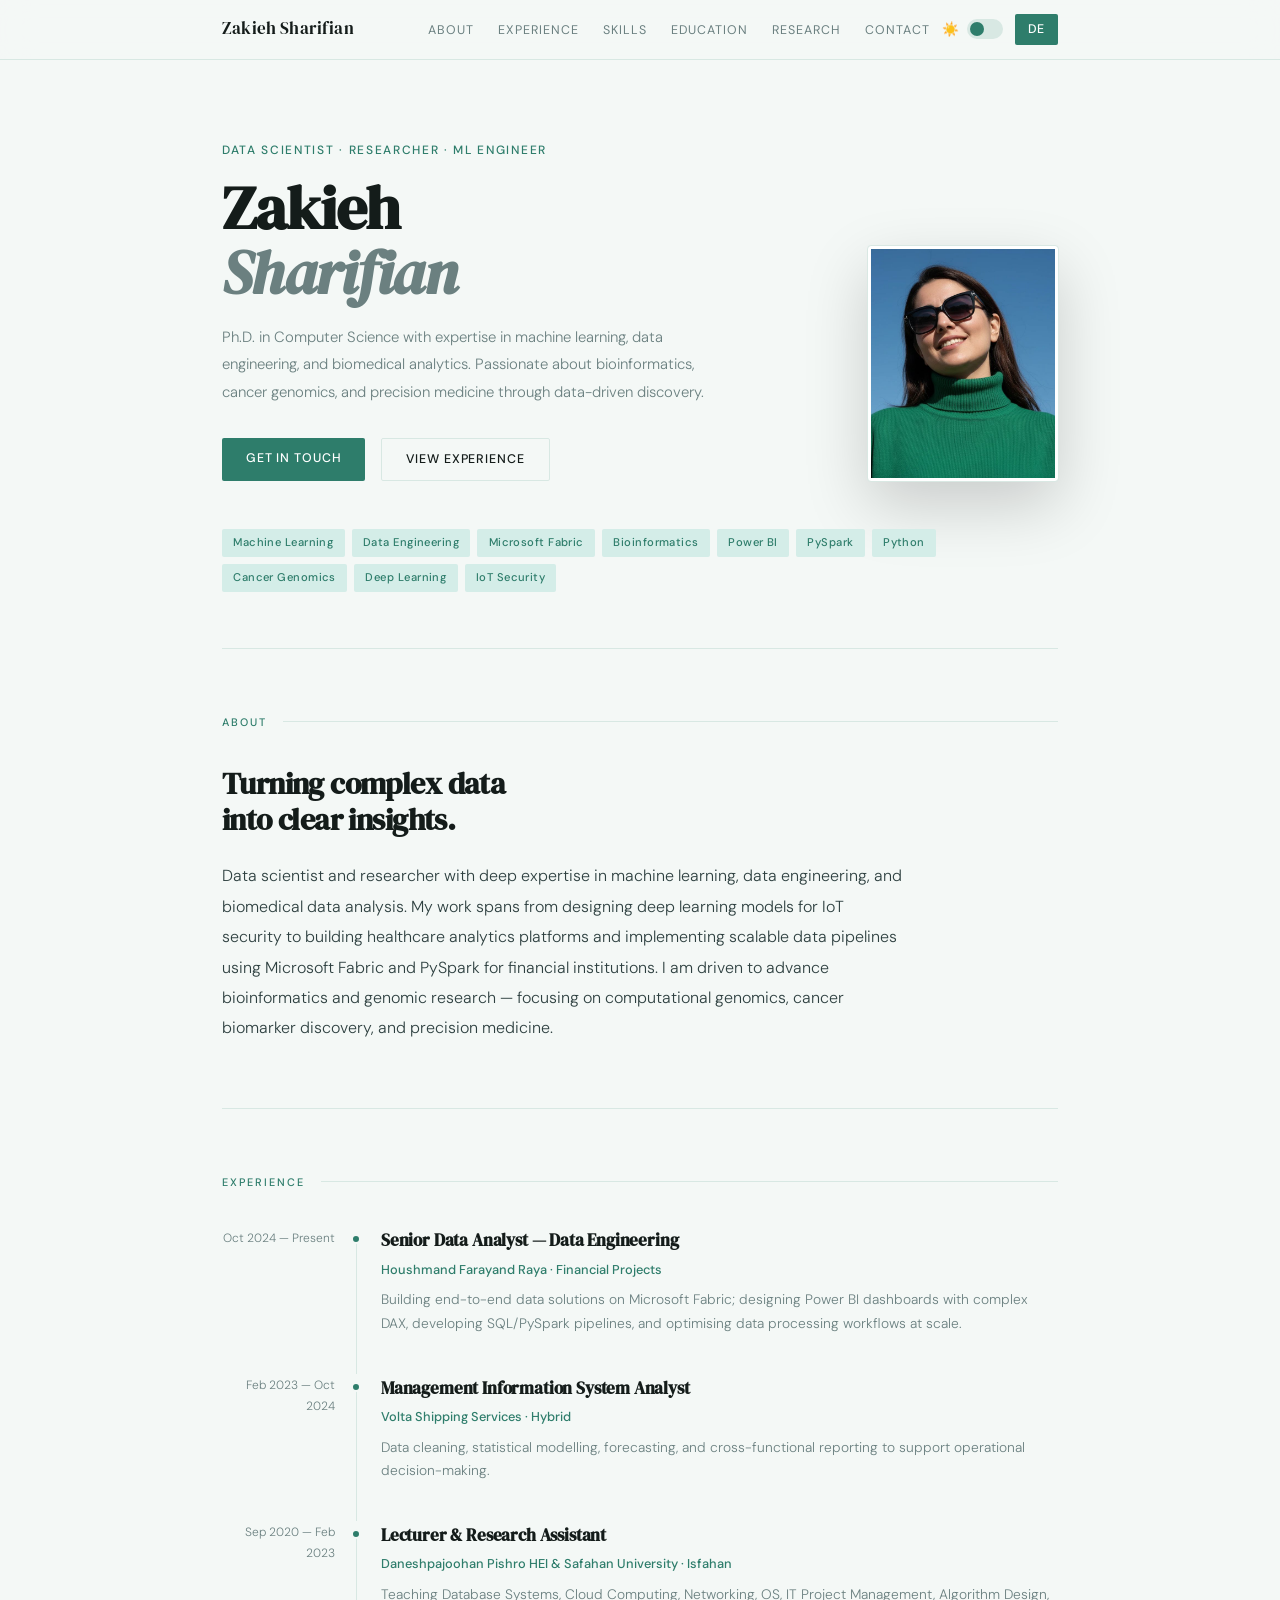
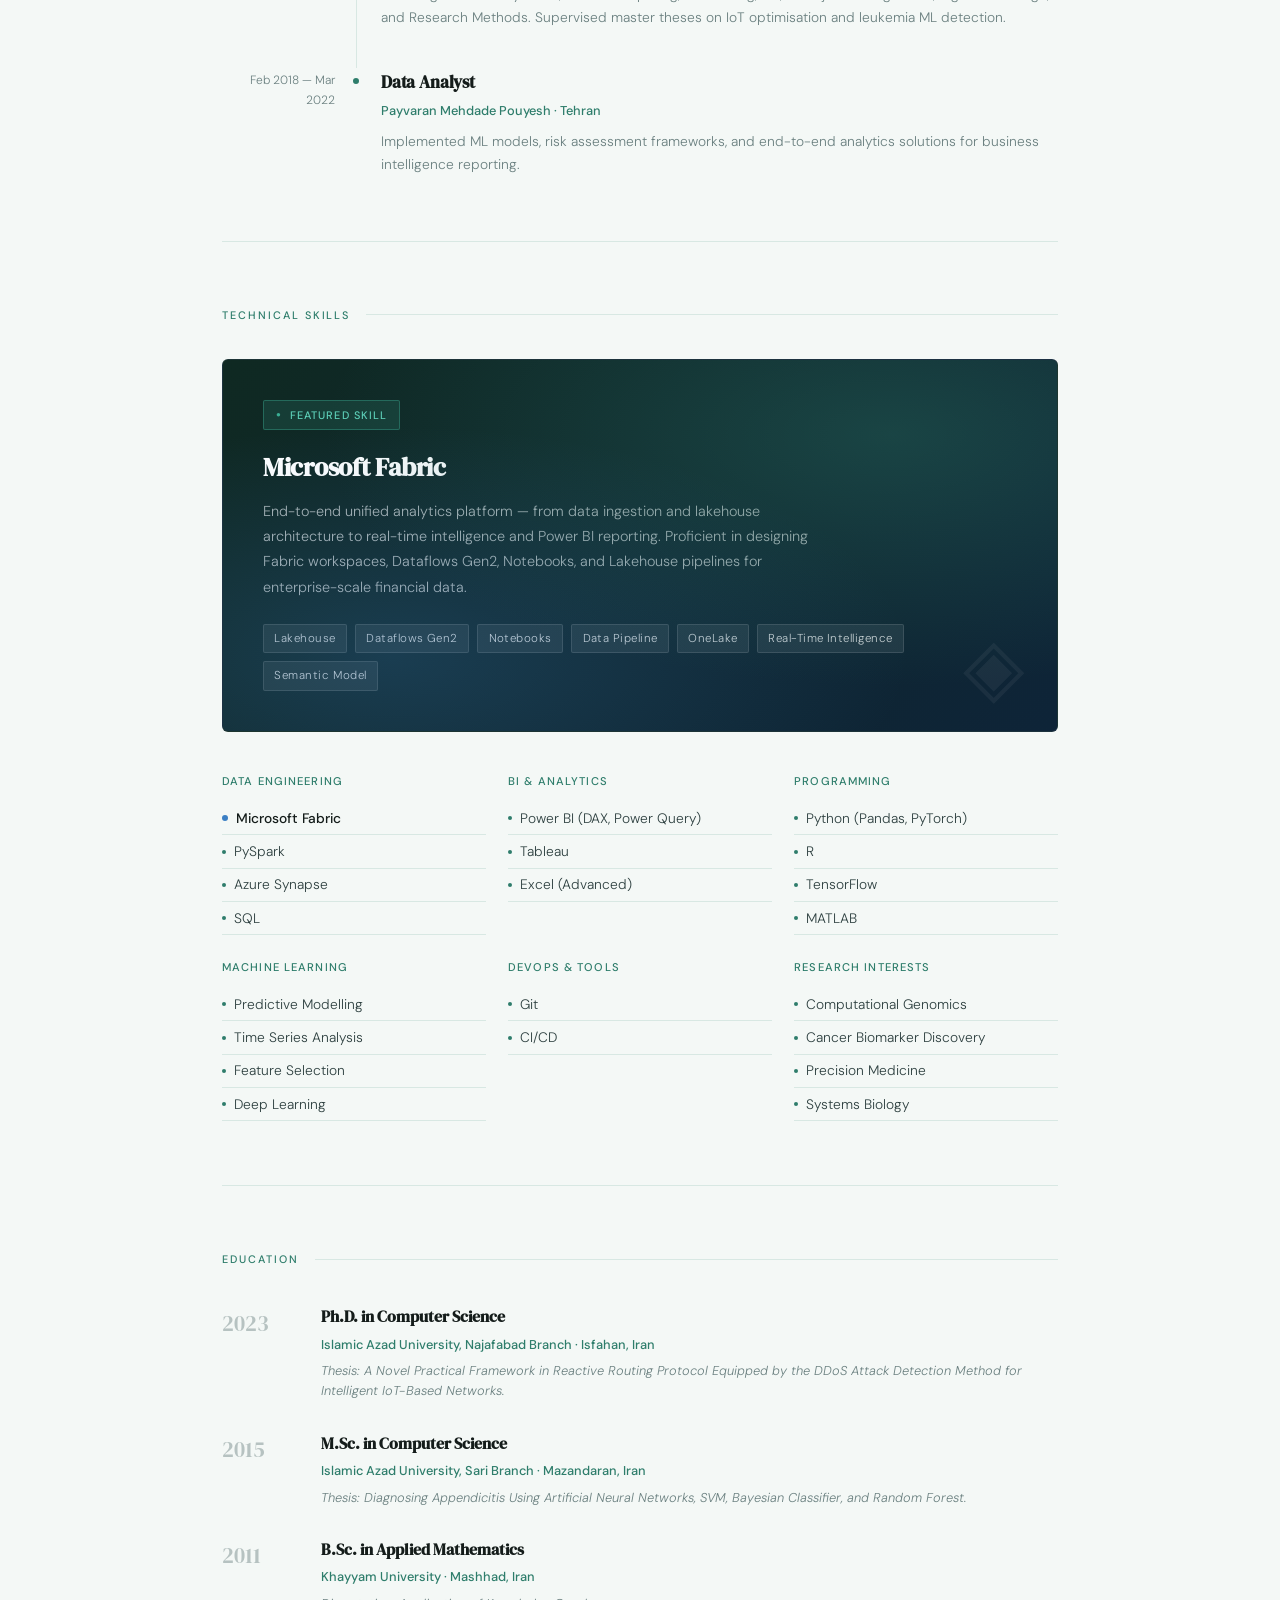
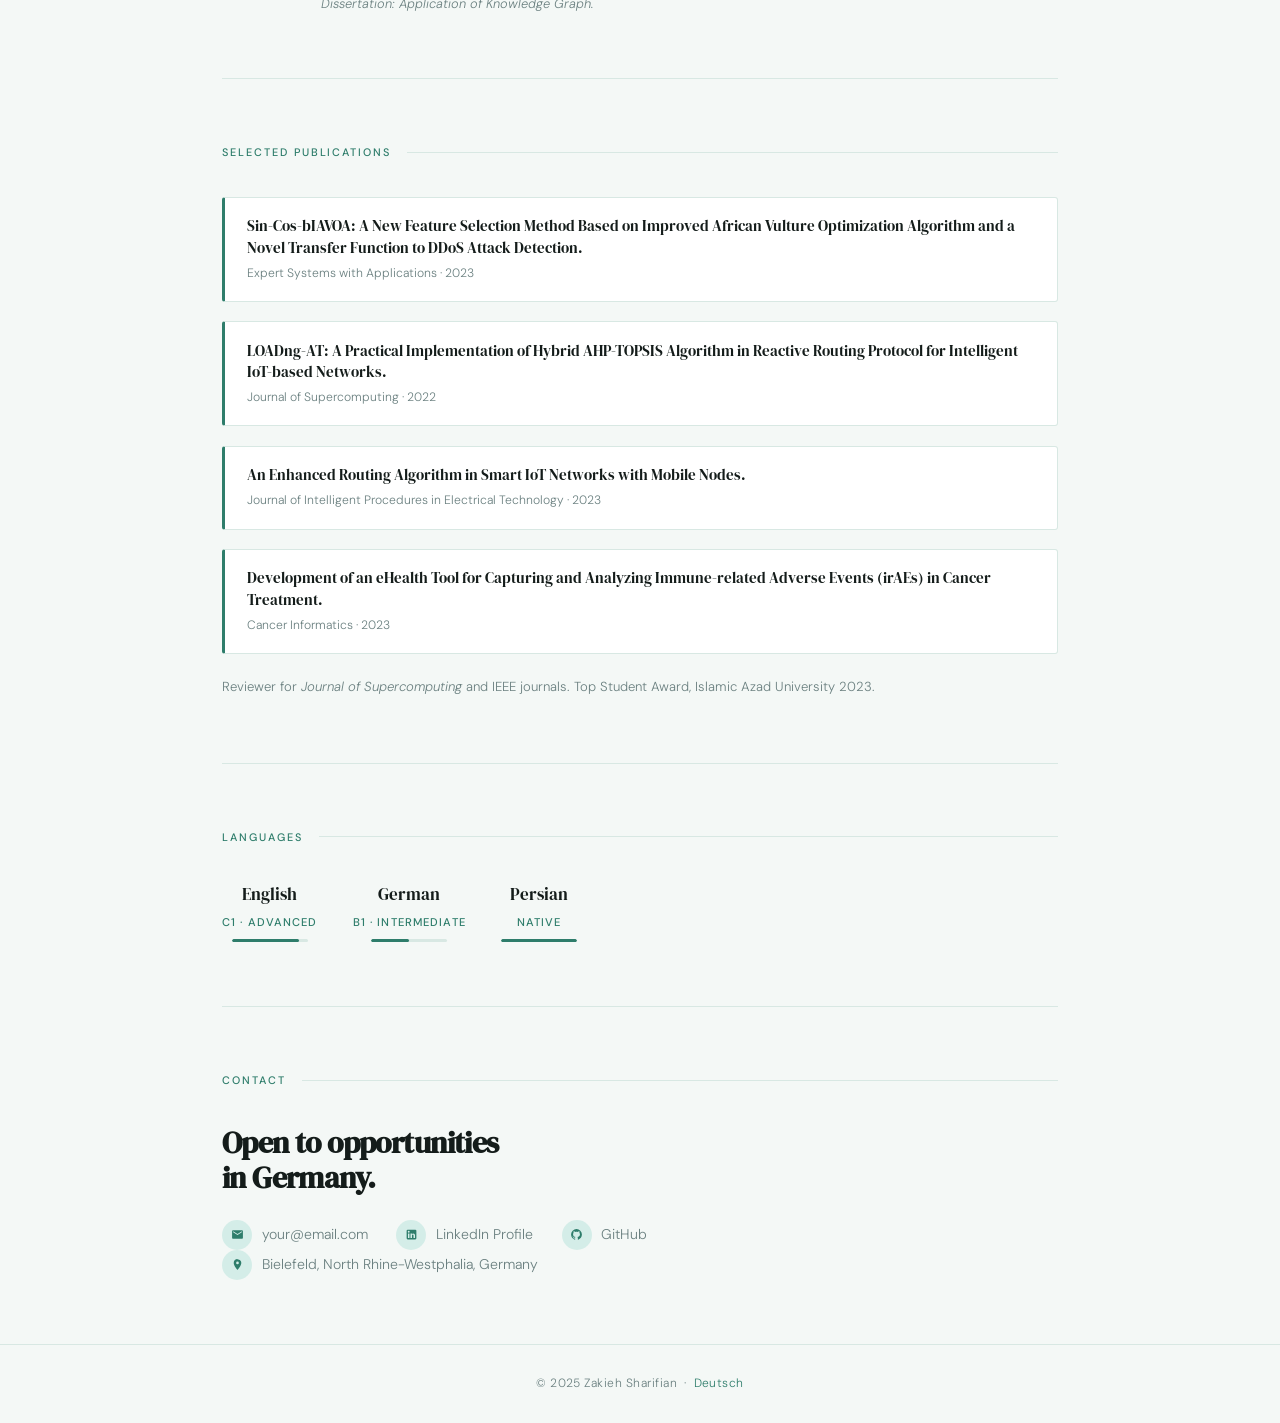
==== index.html @ 8b5831b9 "Update index.html" ====
<!DOCTYPE html>
<html lang="en" data-theme="light">
<head>
<meta charset="UTF-8">
<meta name="viewport" content="width=device-width, initial-scale=1.0">
<title>Zakieh Sharifian — Data Scientist</title>
<link rel="preconnect" href="https://fonts.googleapis.com">
<link rel="preconnect" href="https://fonts.gstatic.com" crossorigin>
<link href="https://fonts.googleapis.com/css2?family=DM+Serif+Display:ital@0;1&family=DM+Sans:opsz,wght@9..40,300;9..40,400;9..40,500&display=swap" rel="stylesheet">
<style>

/* ── THEME TOKENS ─────────────────────────────────────────── */
:root {
  /* Photo palette: teal-green #2E7D6B, sky blue #4A90C4, near-black #141C1A, white */
  --green:       #2E7D6B;
  --green-mid:   #3A9B85;
  --green-light: #D4EDE8;
  --blue:        #3B7FC4;
  --blue-light:  #DDE9F5;
  --near-black:  #141C1A;

  /* Light theme */
  --bg:          #F4F8F6;
  --bg-alt:      #FFFFFF;
  --ink:         #141C1A;
  --ink-mid:     #2E4040;
  --muted:       #6B8080;
  --rule:        #D8E8E3;
  --card:        #FFFFFF;
  --accent:      var(--green);
  --accent-rgb:  46,125,107;
  --accent-light:var(--green-light);
  --accent2:     var(--blue);

  --serif: 'DM Serif Display', Georgia, serif;
  --sans:  'DM Sans', sans-serif;

  --transition: 0.25s ease;
}

[data-theme="dark"] {
  --bg:          #0D1514;
  --bg-alt:      #141C1A;
  --ink:         #E8F4F0;
  --ink-mid:     #B0CEC7;
  --muted:       #6E9990;
  --rule:        #1E3330;
  --card:        #182220;
  --accent:      #3AAD93;
  --accent-rgb:  58,173,147;
  --accent-light:#0F2922;
  --accent2:     #5BA3D4;
}

/* ── RESET ───────────────────────────────────────────────── */
*,*::before,*::after{box-sizing:border-box;margin:0;padding:0}
html{scroll-behavior:smooth}
body{
  background:var(--bg);
  color:var(--ink);
  font-family:var(--sans);
  font-weight:300;
  font-size:15px;
  line-height:1.7;
  -webkit-font-smoothing:antialiased;
  transition:background var(--transition), color var(--transition);
}

/* ── LAYOUT ──────────────────────────────────────────────── */
.page{max-width:900px;margin:0 auto;padding:0 2rem}

/* ── NAV ─────────────────────────────────────────────────── */
nav{
  position:sticky;top:0;z-index:100;
  background:rgba(0,0,0,0);
  backdrop-filter:blur(16px);
  -webkit-backdrop-filter:blur(16px);
  border-bottom:1px solid var(--rule);
  padding:.9rem 0;
  transition:background var(--transition),border-color var(--transition);
}
[data-theme="light"] nav{background:rgba(244,248,246,0.88)}
[data-theme="dark"]  nav{background:rgba(13,21,20,0.88)}

nav .page{display:flex;align-items:center;justify-content:space-between;flex-wrap:wrap;gap:.5rem}
nav .brand{font-family:var(--serif);font-size:1.05rem;color:var(--ink);text-decoration:none;letter-spacing:.01em;transition:color var(--transition)}
nav .links{display:flex;gap:1.5rem;list-style:none;align-items:center;flex-wrap:wrap}
nav .links a{text-decoration:none;color:var(--muted);font-size:.78rem;font-weight:400;letter-spacing:.08em;text-transform:uppercase;transition:color .2s}
nav .links a:hover{color:var(--accent)}

.nav-right{display:flex;align-items:center;gap:.75rem}

/* Theme toggle */
.theme-btn{
  width:36px;height:20px;
  background:var(--rule);
  border:none;border-radius:10px;
  cursor:pointer;position:relative;
  transition:background .25s;
  flex-shrink:0;
}
.theme-btn::after{
  content:'';
  position:absolute;
  top:3px;left:3px;
  width:14px;height:14px;
  border-radius:50%;
  background:var(--accent);
  transition:transform .25s, background .25s;
}
[data-theme="dark"] .theme-btn::after{transform:translateX(16px)}
.theme-btn-wrap{display:flex;align-items:center;gap:.45rem;font-size:.72rem;color:var(--muted);letter-spacing:.06em;text-transform:uppercase}
.theme-icon{font-size:.85rem;line-height:1}

/* Lang pill */
.lang-toggle{
  background:var(--accent);color:#fff !important;
  padding:.28rem .8rem;border-radius:2px;
  font-size:.78rem;letter-spacing:.06em;
  text-decoration:none;font-weight:500;
  transition:opacity .2s;
}
.lang-toggle:hover{opacity:.82}

/* ── HERO ────────────────────────────────────────────────── */
.hero{
  padding:5rem 0 3rem;
  display:grid;grid-template-columns:1fr auto;
  gap:3rem;align-items:end;
}
.hero-meta{
  font-size:.75rem;letter-spacing:.14em;text-transform:uppercase;
  color:var(--accent);font-weight:500;margin-bottom:.9rem;
  opacity:0;animation:fadeUp .6s ease forwards;
}
.hero h1{
  font-family:var(--serif);
  font-size:clamp(2.5rem,6vw,3.8rem);
  line-height:1.08;letter-spacing:-.02em;
  margin-bottom:1.1rem;
  opacity:0;animation:fadeUp .6s ease .1s forwards;
  color:var(--ink);
}
.hero h1 em{font-style:italic;color:var(--muted)}
.hero-desc{
  max-width:500px;color:var(--muted);
  font-size:.93rem;line-height:1.85;
  margin-bottom:2rem;
  opacity:0;animation:fadeUp .6s ease .2s forwards;
}
.hero-cta{
  display:flex;gap:1rem;flex-wrap:wrap;
  opacity:0;animation:fadeUp .6s ease .3s forwards;
}
.btn{
  display:inline-block;padding:.6rem 1.5rem;
  font-family:var(--sans);font-size:.78rem;font-weight:500;
  letter-spacing:.07em;text-transform:uppercase;
  text-decoration:none;border-radius:2px;
  transition:all .2s;cursor:pointer;border:none;
}
.btn-primary{background:var(--accent);color:#fff}
.btn-primary:hover{filter:brightness(1.1)}
.btn-outline{
  background:transparent;color:var(--ink);
  border:1.5px solid var(--rule);
  transition:border-color .2s,color .2s;
}
.btn-outline:hover{border-color:var(--accent);color:var(--accent)}

.hero-photo{
  width:190px;height:235px;
  object-fit:cover;object-position:center top;
  border-radius:3px;
  filter:grayscale(8%);
  box-shadow:0 24px 64px rgba(0,0,0,.18);
  opacity:0;animation:fadeIn .8s ease .4s forwards;
  flex-shrink:0;
  border:3px solid var(--bg-alt);
  outline:1px solid var(--rule);
}

/* ── TAGS ────────────────────────────────────────────────── */
.tags{
  display:flex;gap:.45rem;flex-wrap:wrap;
  margin-bottom:3.5rem;
  opacity:0;animation:fadeUp .6s ease .35s forwards;
}
.tag{
  background:var(--accent-light);color:var(--accent);
  font-size:.7rem;font-weight:500;
  padding:.28rem .7rem;border-radius:2px;
  letter-spacing:.04em;
  transition:background var(--transition),color var(--transition);
}

/* ── SECTION ─────────────────────────────────────────────── */
section{padding:4rem 0;border-top:1px solid var(--rule);transition:border-color var(--transition)}
.section-label{
  font-size:.68rem;letter-spacing:.18em;text-transform:uppercase;
  color:var(--accent);font-weight:500;
  margin-bottom:2.2rem;
  display:flex;align-items:center;gap:1rem;
}
.section-label::after{content:'';flex:1;height:1px;background:var(--rule);transition:background var(--transition)}
h2{
  font-family:var(--serif);font-size:1.85rem;
  letter-spacing:-.02em;margin-bottom:1.5rem;
  line-height:1.2;color:var(--ink);
}
.about-text{font-size:1rem;line-height:1.9;max-width:680px;color:var(--ink-mid)}

/* ── FABRIC SPOTLIGHT ────────────────────────────────────── */
.fabric-spotlight{
  background:linear-gradient(135deg, var(--near-black) 0%, #1A2E2A 60%, #1A3048 100%);
  border-radius:6px;
  padding:2.5rem;
  margin-bottom:2.5rem;
  position:relative;
  overflow:hidden;
  border:1px solid rgba(255,255,255,.06);
}
[data-theme="light"] .fabric-spotlight{
  background:linear-gradient(135deg, #0F2922 0%, #0E2438 100%);
}
.fabric-spotlight::before{
  content:'';
  position:absolute;inset:0;
  background:radial-gradient(ellipse at 80% 20%, rgba(46,125,107,.35) 0%, transparent 60%),
             radial-gradient(ellipse at 20% 80%, rgba(59,127,196,.25) 0%, transparent 55%);
  pointer-events:none;
}
.fabric-spotlight::after{
  content:'◈';
  position:absolute;right:2rem;bottom:1.5rem;
  font-size:5rem;opacity:.05;color:#fff;
  line-height:1;pointer-events:none;
}
.fabric-badge{
  display:inline-flex;align-items:center;gap:.5rem;
  background:rgba(46,125,107,.25);
  border:1px solid rgba(58,173,147,.4);
  color:#5DCFB8;
  font-size:.68rem;font-weight:500;
  letter-spacing:.1em;text-transform:uppercase;
  padding:.28rem .75rem;border-radius:2px;
  margin-bottom:1rem;
}
.fabric-badge::before{content:'●';font-size:.5rem;color:#3AAD93}
.fabric-spotlight h3{
  font-family:var(--serif);font-size:1.6rem;
  color:#fff;margin-bottom:.6rem;letter-spacing:-.01em;
}
.fabric-spotlight .fabric-desc{
  color:rgba(255,255,255,.65);font-size:.9rem;
  line-height:1.75;max-width:560px;margin-bottom:1.5rem;
}
.fabric-pills{display:flex;gap:.5rem;flex-wrap:wrap}
.fabric-pill{
  background:rgba(255,255,255,.08);
  border:1px solid rgba(255,255,255,.12);
  color:rgba(255,255,255,.8);
  font-size:.72rem;padding:.25rem .65rem;
  border-radius:2px;letter-spacing:.04em;
}

/* ── SKILLS GRID ─────────────────────────────────────────── */
.skills-grid{
  display:grid;
  grid-template-columns:repeat(auto-fill,minmax(195px,1fr));
  gap:1.4rem;
}
.skill-group h4{
  font-size:.7rem;letter-spacing:.1em;text-transform:uppercase;
  color:var(--accent);font-weight:500;margin-bottom:.7rem;
}
.skill-group ul{list-style:none}
.skill-group li{
  font-size:.86rem;color:var(--ink-mid);
  padding:.28rem 0;border-bottom:1px solid var(--rule);
  display:flex;align-items:center;gap:.5rem;
  transition:color .2s,border-color var(--transition);
}
.skill-group li::before{
  content:'';width:4px;height:4px;
  background:var(--accent);border-radius:50%;flex-shrink:0;
}
.skill-group li.highlight{
  color:var(--ink);font-weight:500;
}
.skill-group li.highlight::before{
  background:var(--accent2);width:6px;height:6px;
}

/* ── TIMELINE ────────────────────────────────────────────── */
.timeline{display:flex;flex-direction:column;gap:2.4rem}
.entry{display:grid;grid-template-columns:135px 1fr;gap:1.5rem;position:relative}
.entry::before{
  content:'';position:absolute;left:134px;top:8px;bottom:-2.4rem;
  width:1px;background:var(--rule);transition:background var(--transition);
}
.entry:last-child::before{display:none}
.entry-date{font-size:.75rem;color:var(--muted);padding-top:.1rem;text-align:right;padding-right:1.4rem}
.entry-dot{
  position:absolute;left:129px;top:8px;
  width:10px;height:10px;
  background:var(--accent);border-radius:50%;
  border:2px solid var(--bg);transition:background var(--transition),border-color var(--transition);
}
.entry-content h3{font-family:var(--serif);font-size:1.08rem;margin-bottom:.18rem;letter-spacing:-.01em;color:var(--ink)}
.entry-org{font-size:.8rem;color:var(--accent);font-weight:500;margin-bottom:.5rem}
.entry-content p{font-size:.86rem;color:var(--muted);line-height:1.7}

/* ── EDUCATION ───────────────────────────────────────────── */
.edu-grid{display:flex;flex-direction:column;gap:1.8rem}
.edu-item{display:grid;grid-template-columns:75px 1fr;gap:1.5rem;align-items:start}
.edu-year{font-family:var(--serif);font-size:1.35rem;color:var(--muted);opacity:.45;padding-top:.1rem}
.edu-item h3{font-family:var(--serif);font-size:.98rem;margin-bottom:.18rem;color:var(--ink)}
.edu-item .edu-inst{font-size:.8rem;color:var(--accent);font-weight:500;margin-bottom:.35rem}
.edu-item .edu-thesis{font-size:.8rem;color:var(--muted);font-style:italic;line-height:1.6}

/* ── PUBLICATIONS ────────────────────────────────────────── */
.pubs{display:flex;flex-direction:column;gap:1.2rem}
.pub{
  padding:1.1rem 1.4rem;
  background:var(--card);
  border:1px solid var(--rule);border-radius:3px;
  border-left:3px solid var(--accent);
  transition:box-shadow .2s,background var(--transition),border-color var(--transition);
}
.pub:hover{box-shadow:0 4px 24px rgba(var(--accent-rgb),.1)}
.pub-title{font-family:var(--serif);font-size:.95rem;margin-bottom:.3rem;line-height:1.4;color:var(--ink)}
.pub-meta{font-size:.76rem;color:var(--muted)}

/* ── LANGUAGES ───────────────────────────────────────────── */
.lang-grid{display:flex;gap:2.2rem;flex-wrap:wrap}
.lang-item{text-align:center}
.lang-name{font-family:var(--serif);font-size:1.05rem;margin-bottom:.18rem;color:var(--ink)}
.lang-level{font-size:.7rem;letter-spacing:.1em;text-transform:uppercase;color:var(--accent);font-weight:500}
.lang-bar{width:76px;height:3px;background:var(--rule);border-radius:2px;margin:.45rem auto 0;overflow:hidden;transition:background var(--transition)}
.lang-fill{height:100%;background:var(--accent);border-radius:2px;transition:background var(--transition)}

/* ── CONTACT ─────────────────────────────────────────────── */
.contact-grid{display:flex;gap:1.8rem;flex-wrap:wrap}
.contact-item{
  display:flex;align-items:center;gap:.6rem;
  font-size:.88rem;color:var(--muted);text-decoration:none;
  transition:color .2s;
}
.contact-item:hover{color:var(--accent)}
.contact-icon{
  width:30px;height:30px;
  background:var(--accent-light);border-radius:50%;
  display:flex;align-items:center;justify-content:center;
  flex-shrink:0;transition:background var(--transition);
}
.contact-icon svg{width:13px;height:13px;fill:var(--accent)}

/* ── FOOTER ──────────────────────────────────────────────── */
footer{
  border-top:1px solid var(--rule);padding:1.8rem 0;
  text-align:center;font-size:.75rem;color:var(--muted);letter-spacing:.04em;
  transition:border-color var(--transition);
}
footer a{color:var(--accent);text-decoration:none}

/* ── ANIMATIONS ──────────────────────────────────────────── */
@keyframes fadeUp{from{opacity:0;transform:translateY(16px)}to{opacity:1;transform:translateY(0)}}
@keyframes fadeIn{from{opacity:0}to{opacity:1}}

/* ── RESPONSIVE ──────────────────────────────────────────── */
@media(max-width:660px){
  .hero{grid-template-columns:1fr}
  .hero-photo{width:130px;height:156px;justify-self:start;order:-1}
  .entry{grid-template-columns:1fr}
  .entry-date{text-align:left;padding-right:0}
  .entry::before,.entry-dot{display:none}
  .edu-item{grid-template-columns:1fr}
  .edu-year{font-size:1rem}
  nav .links{gap:1rem}
}

</style>
</head>
<body>

<!-- NAV -->
<nav>
  <div class="page">
    <a href="#" class="brand">Zakieh Sharifian</a>
    <div class="nav-right">
      <ul class="links">
        <li><a href="#about">About</a></li>
        <li><a href="#experience">Experience</a></li>
        <li><a href="#skills">Skills</a></li>
        <li><a href="#education">Education</a></li>
        <li><a href="#publications">Research</a></li>
        <li><a href="#contact">Contact</a></li>
      </ul>
      <div class="theme-btn-wrap">
        <span class="theme-icon" id="theme-icon">☀️</span>
        <button class="theme-btn" id="theme-btn" aria-label="Toggle dark mode"></button>
      </div>
      <a href="de.html" class="lang-toggle">DE</a>
    </div>
  </div>
</nav>

<!-- HERO -->
<div class="page">
  <div class="hero">
    <div>
      <div class="hero-meta">Data Scientist · Researcher · ML Engineer</div>
      <h1>Zakieh<br><em>Sharifian</em></h1>
      <p class="hero-desc">
        Ph.D. in Computer Science with expertise in machine learning, data engineering, and biomedical analytics. Passionate about bioinformatics, cancer genomics, and precision medicine through data-driven discovery.
      </p>
      <div class="hero-cta">
        <a href="#contact" class="btn btn-primary">Get in Touch</a>
        <a href="#experience" class="btn btn-outline">View Experience</a>
      </div>
    </div>
    <img class="hero-photo" src="[data-uri]" alt="Zakieh Sharifian">
  </div>

  <div class="tags">
    <span class="tag">Machine Learning</span>
    <span class="tag">Data Engineering</span>
    <span class="tag">Microsoft Fabric</span>
    <span class="tag">Bioinformatics</span>
    <span class="tag">Power BI</span>
    <span class="tag">PySpark</span>
    <span class="tag">Python</span>
    <span class="tag">Cancer Genomics</span>
    <span class="tag">Deep Learning</span>
    <span class="tag">IoT Security</span>
  </div>
</div>

<!-- ABOUT -->
<div class="page">
  <section id="about">
    <div class="section-label">About</div>
    <h2>Turning complex data<br>into clear insights.</h2>
    <p class="about-text">
      Data scientist and researcher with deep expertise in machine learning, data engineering, and biomedical data analysis. My work spans from designing deep learning models for IoT security to building healthcare analytics platforms and implementing scalable data pipelines using Microsoft Fabric and PySpark for financial institutions. I am driven to advance bioinformatics and genomic research — focusing on computational genomics, cancer biomarker discovery, and precision medicine.
    </p>
  </section>
</div>

<!-- EXPERIENCE -->
<div class="page">
  <section id="experience">
    <div class="section-label">Experience</div>
    <div class="timeline">

      <div class="entry">
        <div class="entry-date">Oct 2024 — Present</div>
        <div class="entry-dot"></div>
        <div class="entry-content">
          <h3>Senior Data Analyst — Data Engineering</h3>
          <div class="entry-org">Houshmand Farayand Raya · Financial Projects</div>
          <p>Building end-to-end data solutions on Microsoft Fabric; designing Power BI dashboards with complex DAX, developing SQL/PySpark pipelines, and optimising data processing workflows at scale.</p>
        </div>
      </div>

      <div class="entry">
        <div class="entry-date">Feb 2023 — Oct 2024</div>
        <div class="entry-dot"></div>
        <div class="entry-content">
          <h3>Management Information System Analyst</h3>
          <div class="entry-org">Volta Shipping Services · Hybrid</div>
          <p>Data cleaning, statistical modelling, forecasting, and cross-functional reporting to support operational decision-making.</p>
        </div>
      </div>

      <div class="entry">
        <div class="entry-date">Sep 2020 — Feb 2023</div>
        <div class="entry-dot"></div>
        <div class="entry-content">
          <h3>Lecturer & Research Assistant</h3>
          <div class="entry-org">Daneshpajoohan Pishro HEI & Safahan University · Isfahan</div>
          <p>Teaching Database Systems, Cloud Computing, Networking, OS, IT Project Management, Algorithm Design, and Research Methods. Supervised master theses on IoT optimisation and leukemia ML detection.</p>
        </div>
      </div>

      <div class="entry">
        <div class="entry-date">Feb 2018 — Mar 2022</div>
        <div class="entry-dot"></div>
        <div class="entry-content">
          <h3>Data Analyst</h3>
          <div class="entry-org">Payvaran Mehdade Pouyesh · Tehran</div>
          <p>Implemented ML models, risk assessment frameworks, and end-to-end analytics solutions for business intelligence reporting.</p>
        </div>
      </div>

    </div>
  </section>
</div>

<!-- SKILLS -->
<div class="page">
  <section id="skills">
    <div class="section-label">Technical Skills</div>

    <!-- Microsoft Fabric Spotlight -->
    <div class="fabric-spotlight">
      <div class="fabric-badge">Featured Skill</div>
      <h3>Microsoft Fabric</h3>
      <p class="fabric-desc">
        End-to-end unified analytics platform — from data ingestion and lakehouse architecture to real-time intelligence and Power BI reporting. Proficient in designing Fabric workspaces, Dataflows Gen2, Notebooks, and Lakehouse pipelines for enterprise-scale financial data.
      </p>
      <div class="fabric-pills">
        <span class="fabric-pill">Lakehouse</span>
        <span class="fabric-pill">Dataflows Gen2</span>
        <span class="fabric-pill">Notebooks</span>
        <span class="fabric-pill">Data Pipeline</span>
        <span class="fabric-pill">OneLake</span>
        <span class="fabric-pill">Real-Time Intelligence</span>
        <span class="fabric-pill">Semantic Model</span>
      </div>
    </div>

    <div class="skills-grid">
      <div class="skill-group">
        <h4>Data Engineering</h4>
        <ul>
          <li class="highlight">Microsoft Fabric</li>
          <li>PySpark</li>
          <li>Azure Synapse</li>
          <li>SQL</li>
        </ul>
      </div>
      <div class="skill-group">
        <h4>BI & Analytics</h4>
        <ul>
          <li>Power BI (DAX, Power Query)</li>
          <li>Tableau</li>
          <li>Excel (Advanced)</li>
        </ul>
      </div>
      <div class="skill-group">
        <h4>Programming</h4>
        <ul>
          <li>Python (Pandas, PyTorch)</li>
          <li>R</li>
          <li>TensorFlow</li>
          <li>MATLAB</li>
        </ul>
      </div>
      <div class="skill-group">
        <h4>Machine Learning</h4>
        <ul>
          <li>Predictive Modelling</li>
          <li>Time Series Analysis</li>
          <li>Feature Selection</li>
          <li>Deep Learning</li>
        </ul>
      </div>
      <div class="skill-group">
        <h4>DevOps & Tools</h4>
        <ul>
          <li>Git</li>
          <li>CI/CD</li>
        </ul>
      </div>
      <div class="skill-group">
        <h4>Research Interests</h4>
        <ul>
          <li>Computational Genomics</li>
          <li>Cancer Biomarker Discovery</li>
          <li>Precision Medicine</li>
          <li>Systems Biology</li>
        </ul>
      </div>
    </div>
  </section>
</div>

<!-- EDUCATION -->
<div class="page">
  <section id="education">
    <div class="section-label">Education</div>
    <div class="edu-grid">
      <div class="edu-item">
        <div class="edu-year">2023</div>
        <div>
          <h3>Ph.D. in Computer Science</h3>
          <div class="edu-inst">Islamic Azad University, Najafabad Branch · Isfahan, Iran</div>
          <div class="edu-thesis">Thesis: A Novel Practical Framework in Reactive Routing Protocol Equipped by the DDoS Attack Detection Method for Intelligent IoT-Based Networks.</div>
        </div>
      </div>
      <div class="edu-item">
        <div class="edu-year">2015</div>
        <div>
          <h3>M.Sc. in Computer Science</h3>
          <div class="edu-inst">Islamic Azad University, Sari Branch · Mazandaran, Iran</div>
          <div class="edu-thesis">Thesis: Diagnosing Appendicitis Using Artificial Neural Networks, SVM, Bayesian Classifier, and Random Forest.</div>
        </div>
      </div>
      <div class="edu-item">
        <div class="edu-year">2011</div>
        <div>
          <h3>B.Sc. in Applied Mathematics</h3>
          <div class="edu-inst">Khayyam University · Mashhad, Iran</div>
          <div class="edu-thesis">Dissertation: Application of Knowledge Graph.</div>
        </div>
      </div>
    </div>
  </section>
</div>

<!-- PUBLICATIONS -->
<div class="page">
  <section id="publications">
    <div class="section-label">Selected Publications</div>
    <div class="pubs">
      <div class="pub">
        <div class="pub-title">Sin-Cos-bIAVOA: A New Feature Selection Method Based on Improved African Vulture Optimization Algorithm and a Novel Transfer Function to DDoS Attack Detection.</div>
        <div class="pub-meta">Expert Systems with Applications · 2023</div>
      </div>
      <div class="pub">
        <div class="pub-title">LOADng-AT: A Practical Implementation of Hybrid AHP-TOPSIS Algorithm in Reactive Routing Protocol for Intelligent IoT-based Networks.</div>
        <div class="pub-meta">Journal of Supercomputing · 2022</div>
      </div>
      <div class="pub">
        <div class="pub-title">An Enhanced Routing Algorithm in Smart IoT Networks with Mobile Nodes.</div>
        <div class="pub-meta">Journal of Intelligent Procedures in Electrical Technology · 2023</div>
      </div>
      <div class="pub">
        <div class="pub-title">Development of an eHealth Tool for Capturing and Analyzing Immune-related Adverse Events (irAEs) in Cancer Treatment.</div>
        <div class="pub-meta">Cancer Informatics · 2023</div>
      </div>
    </div>
    <p style="margin-top:1.4rem;font-size:.82rem;color:var(--muted)">Reviewer for <em>Journal of Supercomputing</em> and IEEE journals. Top Student Award, Islamic Azad University 2023.</p>
  </section>
</div>

<!-- LANGUAGES -->
<div class="page">
  <section id="languages">
    <div class="section-label">Languages</div>
    <div class="lang-grid">
      <div class="lang-item">
        <div class="lang-name">English</div>
        <div class="lang-level">C1 · Advanced</div>
        <div class="lang-bar"><div class="lang-fill" style="width:88%"></div></div>
      </div>
      <div class="lang-item">
        <div class="lang-name">German</div>
        <div class="lang-level">B1 · Intermediate</div>
        <div class="lang-bar"><div class="lang-fill" style="width:50%"></div></div>
      </div>
      <div class="lang-item">
        <div class="lang-name">Persian</div>
        <div class="lang-level">Native</div>
        <div class="lang-bar"><div class="lang-fill" style="width:100%"></div></div>
      </div>
    </div>
  </section>
</div>

<!-- CONTACT -->
<div class="page">
  <section id="contact">
    <div class="section-label">Contact</div>
    <h2>Open to opportunities<br>in Germany.</h2>
    <div class="contact-grid">
      <a href="mailto:zakieh.sharifian@web.de" class="contact-item">
        <div class="contact-icon"><svg viewBox="0 0 24 24"><path d="M20 4H4c-1.1 0-2 .9-2 2v12c0 1.1.9 2 2 2h16c1.1 0 2-.9 2-2V6c0-1.1-.9-2-2-2zm0 4l-8 5-8-5V6l8 5 8-5v2z"/></svg></div>
        your@email.com
      </a>
      <a href="https://www.linkedin.com/in/zakieh-sharifian/" target="_blank" class="contact-item">
        <div class="contact-icon"><svg viewBox="0 0 24 24"><path d="M19 3a2 2 0 0 1 2 2v14a2 2 0 0 1-2 2H5a2 2 0 0 1-2-2V5a2 2 0 0 1 2-2h14m-.5 15.5v-5.3a3.26 3.26 0 0 0-3.26-3.26c-.85 0-1.84.52-2.32 1.3v-1.11h-2.79v8.37h2.79v-4.93c0-.77.62-1.4 1.39-1.4a1.4 1.4 0 0 1 1.4 1.4v4.93h2.79M6.88 8.56a1.68 1.68 0 0 0 1.68-1.68c0-.93-.75-1.69-1.68-1.69a1.69 1.69 0 0 0-1.69 1.69c0 .93.76 1.68 1.69 1.68m1.39 9.94v-8.37H5.5v8.37h2.77z"/></svg></div>
        LinkedIn Profile
      </a>
      <a href="https://github.com/ZakShar" target="_blank" class="contact-item">
        <div class="contact-icon"><svg viewBox="0 0 24 24"><path d="M12 2A10 10 0 0 0 2 12c0 4.42 2.87 8.17 6.84 9.5.5.08.66-.23.66-.5v-1.69c-2.77.6-3.36-1.34-3.36-1.34-.46-1.16-1.11-1.47-1.11-1.47-.91-.62.07-.6.07-.6 1 .07 1.53 1.03 1.53 1.03.87 1.52 2.34 1.07 2.91.83.09-.65.35-1.09.63-1.34-2.22-.25-4.55-1.11-4.55-4.92 0-1.11.38-2 1.03-2.71-.1-.25-.45-1.29.1-2.64 0 0 .84-.27 2.75 1.02.79-.22 1.65-.33 2.5-.33.85 0 1.71.11 2.5.33 1.91-1.29 2.75-1.02 2.75-1.02.55 1.35.2 2.39.1 2.64.65.71 1.03 1.6 1.03 2.71 0 3.82-2.34 4.66-4.57 4.91.36.31.69.92.69 1.85V21c0 .27.16.59.67.5C19.14 20.16 22 16.42 22 12A10 10 0 0 0 12 2z"/></svg></div>
        GitHub
      </a>
    </div>
    <div class="contact-item">
  <div class="contact-icon">
    <svg viewBox="0 0 24 24"><path d="M12 2C8.13 2 5 5.13 5 9c0 5.25 7 13 7 13s7-7.75 7-13c0-3.87-3.13-7-12-7zm0 9.5a2.5 2.5 0 0 1 0-5 2.5 2.5 0 0 1 0 5z"/></svg>
  </div>
  <span>Bielefeld, North Rhine-Westphalia, Germany</span>
</div>
  </section>
</div>

<footer>
  <div class="page">
    © 2025 Zakieh Sharifian &nbsp;·&nbsp; <a href="de.html">Deutsch</a>
  </div>
</footer>

<script>
  const btn = document.getElementById('theme-btn');
  const icon = document.getElementById('theme-icon');
  const html = document.documentElement;

  // Restore saved preference
  const saved = localStorage.getItem('theme') || 'light';
  html.setAttribute('data-theme', saved);
  icon.textContent = saved === 'dark' ? '🌙' : '☀️';

  btn.addEventListener('click', () => {
    const current = html.getAttribute('data-theme');
    const next = current === 'dark' ? 'light' : 'dark';
    html.setAttribute('data-theme', next);
    icon.textContent = next === 'dark' ? '🌙' : '☀️';
    localStorage.setItem('theme', next);
  });
</script>
</body>
</html>
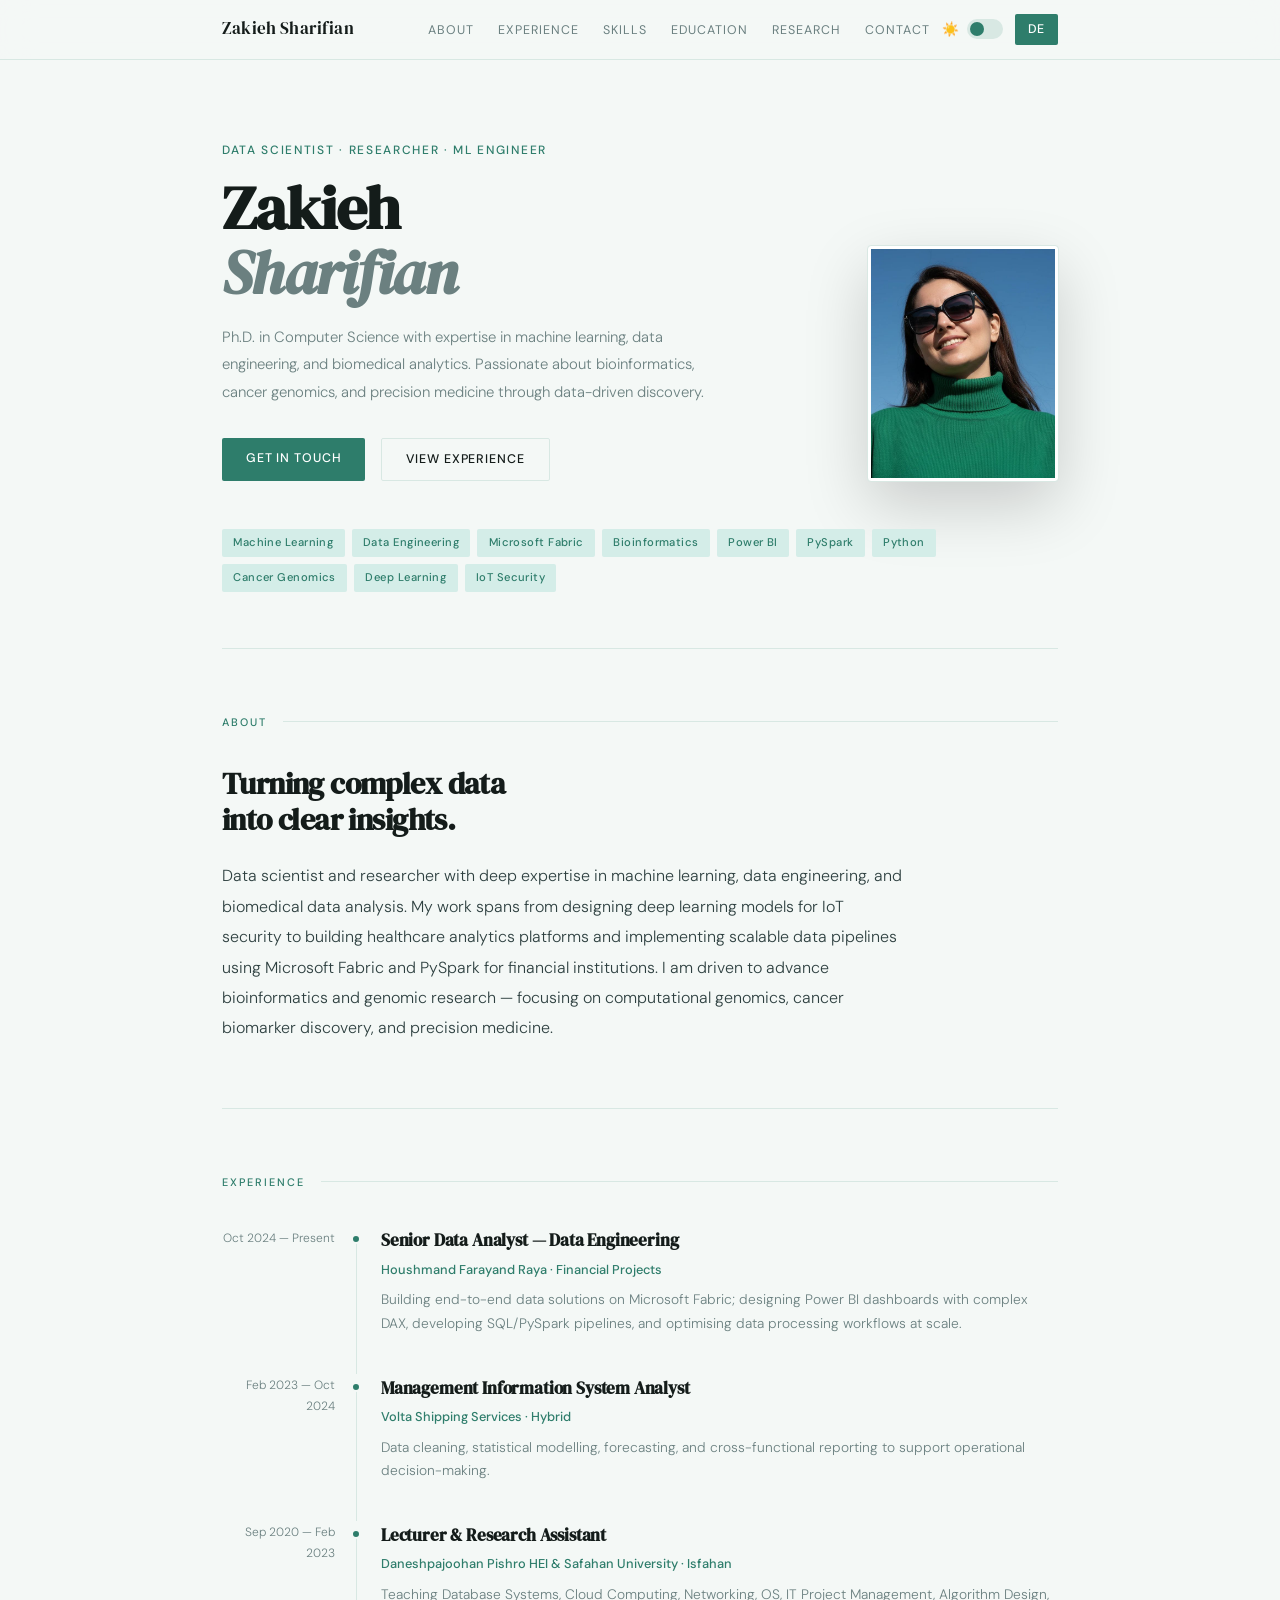
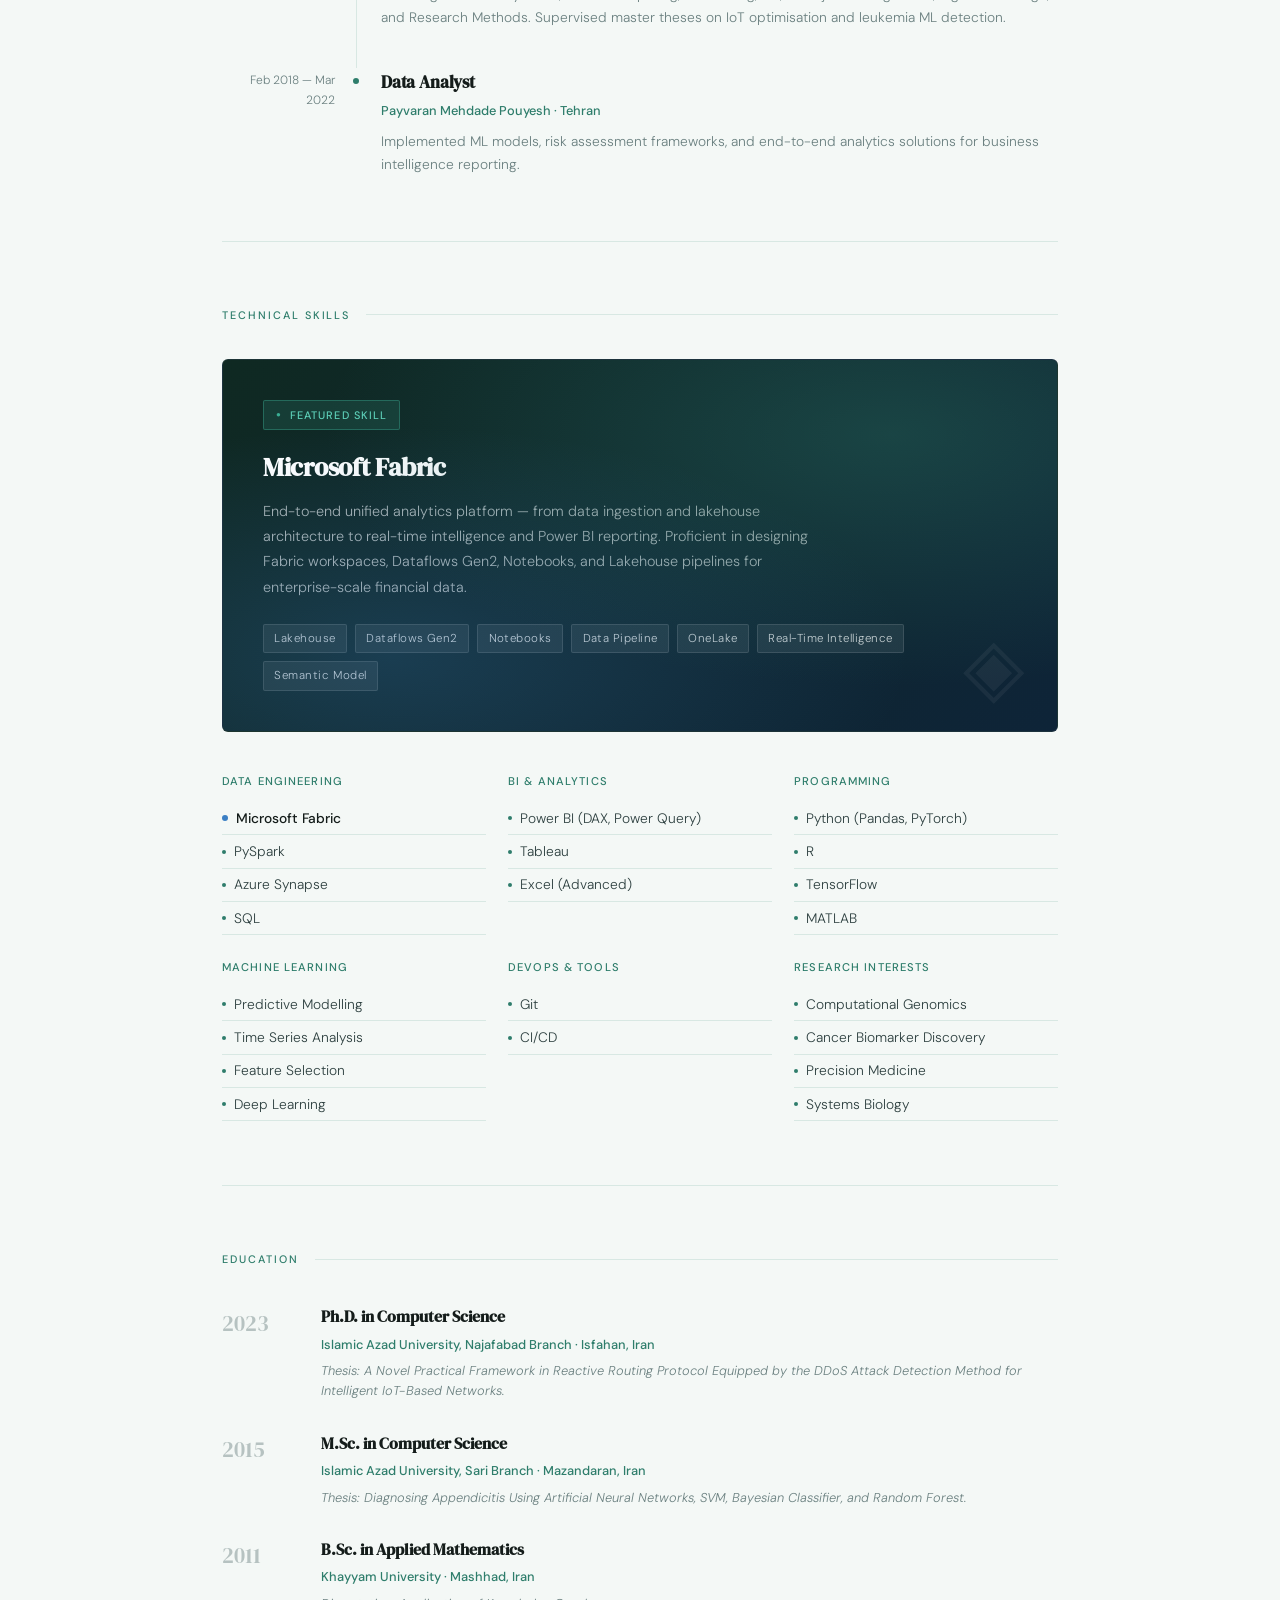
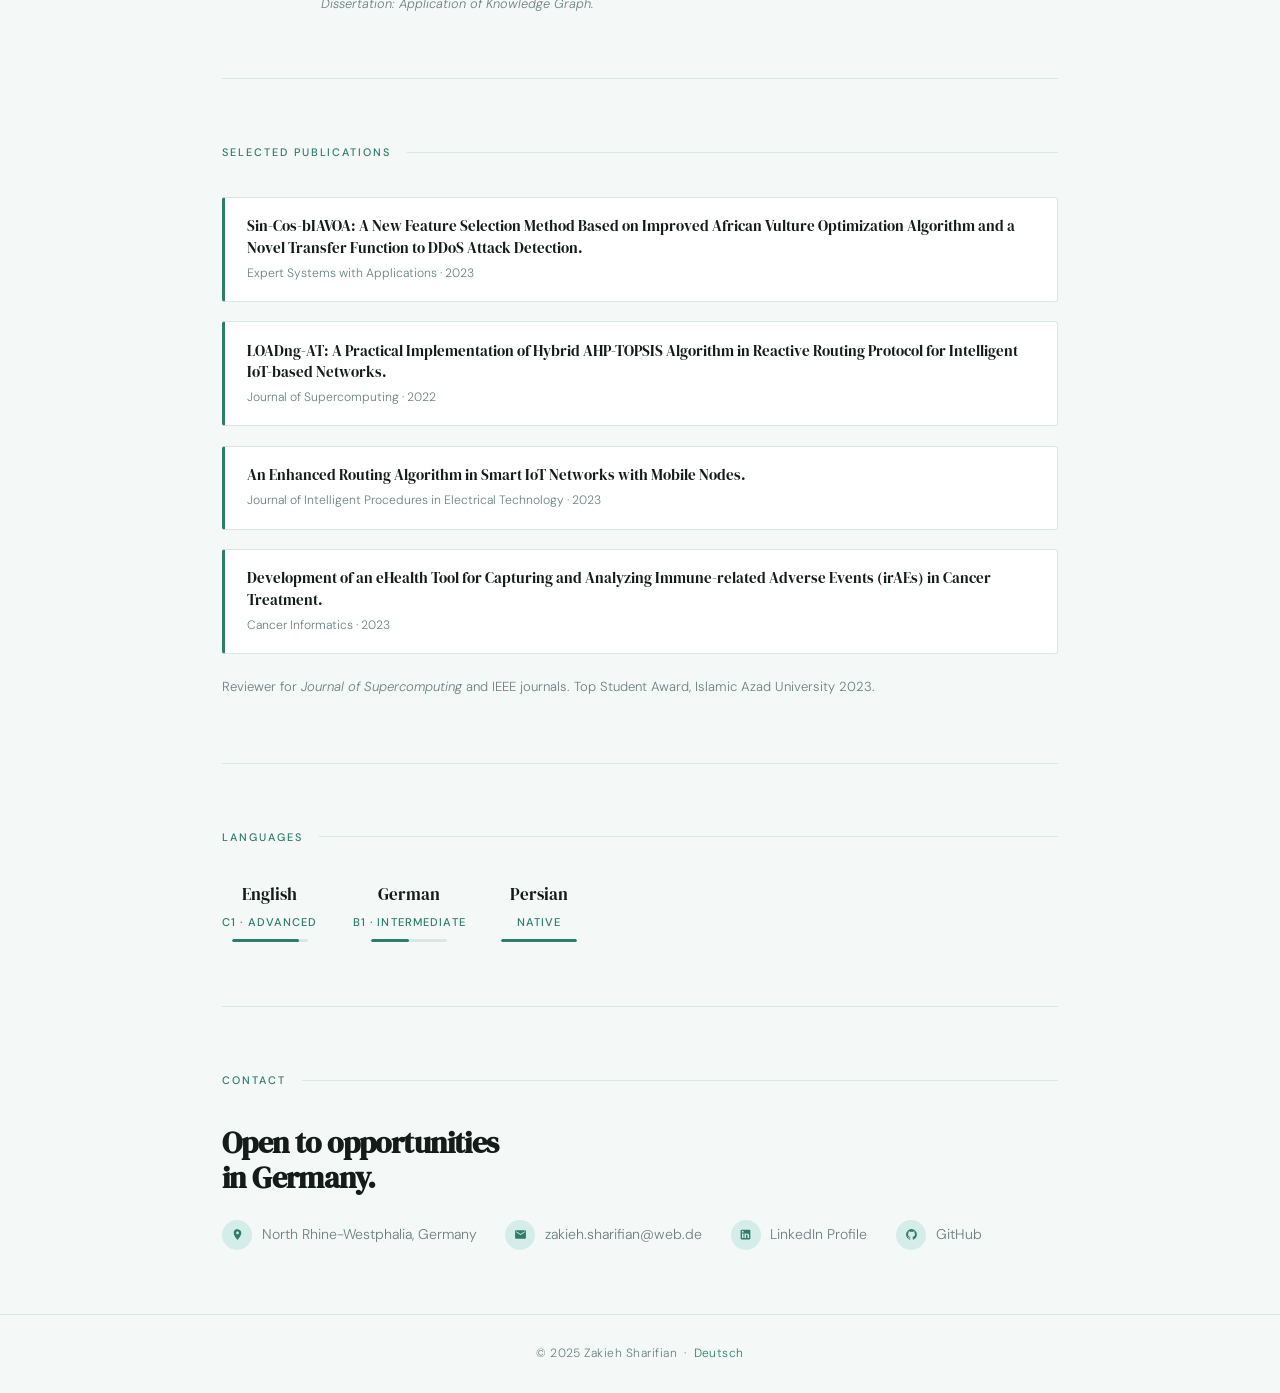
==== commit 90d967a2: "Update index.html" ====
--- a/index.html
+++ b/index.html
@@ -666,25 +666,36 @@
     <div class="section-label">Contact</div>
     <h2>Open to opportunities<br>in Germany.</h2>
     <div class="contact-grid">
+      
+      <div class="contact-item">
+        <div class="contact-icon">
+          <svg viewBox="0 0 24 24"><path d="M12 2C8.13 2 5 5.13 5 9c0 5.25 7 13 7 13s7-7.75 7-13c0-3.87-3.13-7-12-7zm0 9.5a2.5 2.5 0 0 1 0-5 2.5 2.5 0 0 1 0 5z"/></svg>
+        </div>
+        <span> North Rhine-Westphalia, Germany</span>
+      </div>
+
       <a href="mailto:zakieh.sharifian@web.de" class="contact-item">
-        <div class="contact-icon"><svg viewBox="0 0 24 24"><path d="M20 4H4c-1.1 0-2 .9-2 2v12c0 1.1.9 2 2 2h16c1.1 0 2-.9 2-2V6c0-1.1-.9-2-2-2zm0 4l-8 5-8-5V6l8 5 8-5v2z"/></svg></div>
-        your@email.com
+        <div class="contact-icon">
+          <svg viewBox="0 0 24 24"><path d="M20 4H4c-1.1 0-2 .9-2 2v12c0 1.1.9 2 2 2h16c1.1 0 2-.9 2-2V6c0-1.1-.9-2-2-2zm0 4l-8 5-8-5V6l8 5 8-5v2z"/></svg>
+        </div>
+        zakieh.sharifian@web.de
       </a>
+
       <a href="https://www.linkedin.com/in/zakieh-sharifian/" target="_blank" class="contact-item">
-        <div class="contact-icon"><svg viewBox="0 0 24 24"><path d="M19 3a2 2 0 0 1 2 2v14a2 2 0 0 1-2 2H5a2 2 0 0 1-2-2V5a2 2 0 0 1 2-2h14m-.5 15.5v-5.3a3.26 3.26 0 0 0-3.26-3.26c-.85 0-1.84.52-2.32 1.3v-1.11h-2.79v8.37h2.79v-4.93c0-.77.62-1.4 1.39-1.4a1.4 1.4 0 0 1 1.4 1.4v4.93h2.79M6.88 8.56a1.68 1.68 0 0 0 1.68-1.68c0-.93-.75-1.69-1.68-1.69a1.69 1.69 0 0 0-1.69 1.69c0 .93.76 1.68 1.69 1.68m1.39 9.94v-8.37H5.5v8.37h2.77z"/></svg></div>
+        <div class="contact-icon">
+          <svg viewBox="0 0 24 24"><path d="M19 3a2 2 0 0 1 2 2v14a2 2 0 0 1-2 2H5a2 2 0 0 1-2-2V5a2 2 0 0 1 2-2h14m-.5 15.5v-5.3a3.26 3.26 0 0 0-3.26-3.26c-.85 0-1.84.52-2.32 1.3v-1.11h-2.79v8.37h2.79v-4.93c0-.77.62-1.4 1.39-1.4a1.4 1.4 0 0 1 1.4 1.4v4.93h2.79M6.88 8.56a1.68 1.68 0 0 0 1.68-1.68c0-.93-.75-1.69-1.68-1.69a1.69 1.69 0 0 0-1.69 1.69c0 .93.76 1.68 1.69 1.68m1.39 9.94v-8.37H5.5v8.37h2.77z"/></svg>
+        </div>
         LinkedIn Profile
       </a>
+
       <a href="https://github.com/ZakShar" target="_blank" class="contact-item">
-        <div class="contact-icon"><svg viewBox="0 0 24 24"><path d="M12 2A10 10 0 0 0 2 12c0 4.42 2.87 8.17 6.84 9.5.5.08.66-.23.66-.5v-1.69c-2.77.6-3.36-1.34-3.36-1.34-.46-1.16-1.11-1.47-1.11-1.47-.91-.62.07-.6.07-.6 1 .07 1.53 1.03 1.53 1.03.87 1.52 2.34 1.07 2.91.83.09-.65.35-1.09.63-1.34-2.22-.25-4.55-1.11-4.55-4.92 0-1.11.38-2 1.03-2.71-.1-.25-.45-1.29.1-2.64 0 0 .84-.27 2.75 1.02.79-.22 1.65-.33 2.5-.33.85 0 1.71.11 2.5.33 1.91-1.29 2.75-1.02 2.75-1.02.55 1.35.2 2.39.1 2.64.65.71 1.03 1.6 1.03 2.71 0 3.82-2.34 4.66-4.57 4.91.36.31.69.92.69 1.85V21c0 .27.16.59.67.5C19.14 20.16 22 16.42 22 12A10 10 0 0 0 12 2z"/></svg></div>
+        <div class="contact-icon">
+          <svg viewBox="0 0 24 24"><path d="M12 2A10 10 0 0 0 2 12c0 4.42 2.87 8.17 6.84 9.5.5.08.66-.23.66-.5v-1.69c-2.77.6-3.36-1.34-3.36-1.34-.46-1.16-1.11-1.47-1.11-1.47-.91-.62.07-.6.07-.6 1 .07 1.53 1.03 1.53 1.03.87 1.52 2.34 1.07 2.91.83.09-.65.35-1.09.63-1.34-2.22-.25-4.55-1.11-4.55-4.92 0-1.11.38-2 1.03-2.71-.1-.25-.45-1.29.1-2.64 0 0 .84-.27 2.75 1.02.79-.22 1.65-.33 2.5-.33.85 0 1.71.11 2.5.33 1.91-1.29 2.75-1.02 2.75-1.02.55 1.35.2 2.39.1 2.64.65.71 1.03 1.6 1.03 2.71 0 3.82-2.34 4.66-4.57 4.91.36.31.69.92.69 1.85V21c0 .27.16.59.67.5C19.14 20.16 22 16.42 22 12A10 10 0 0 0 12 2z"/></svg>
+        </div>
         GitHub
       </a>
-    </div>
-    <div class="contact-item">
-  <div class="contact-icon">
-    <svg viewBox="0 0 24 24"><path d="M12 2C8.13 2 5 5.13 5 9c0 5.25 7 13 7 13s7-7.75 7-13c0-3.87-3.13-7-12-7zm0 9.5a2.5 2.5 0 0 1 0-5 2.5 2.5 0 0 1 0 5z"/></svg>
-  </div>
-  <span>Bielefeld, North Rhine-Westphalia, Germany</span>
-</div>
+
+    </div>
   </section>
 </div>
 
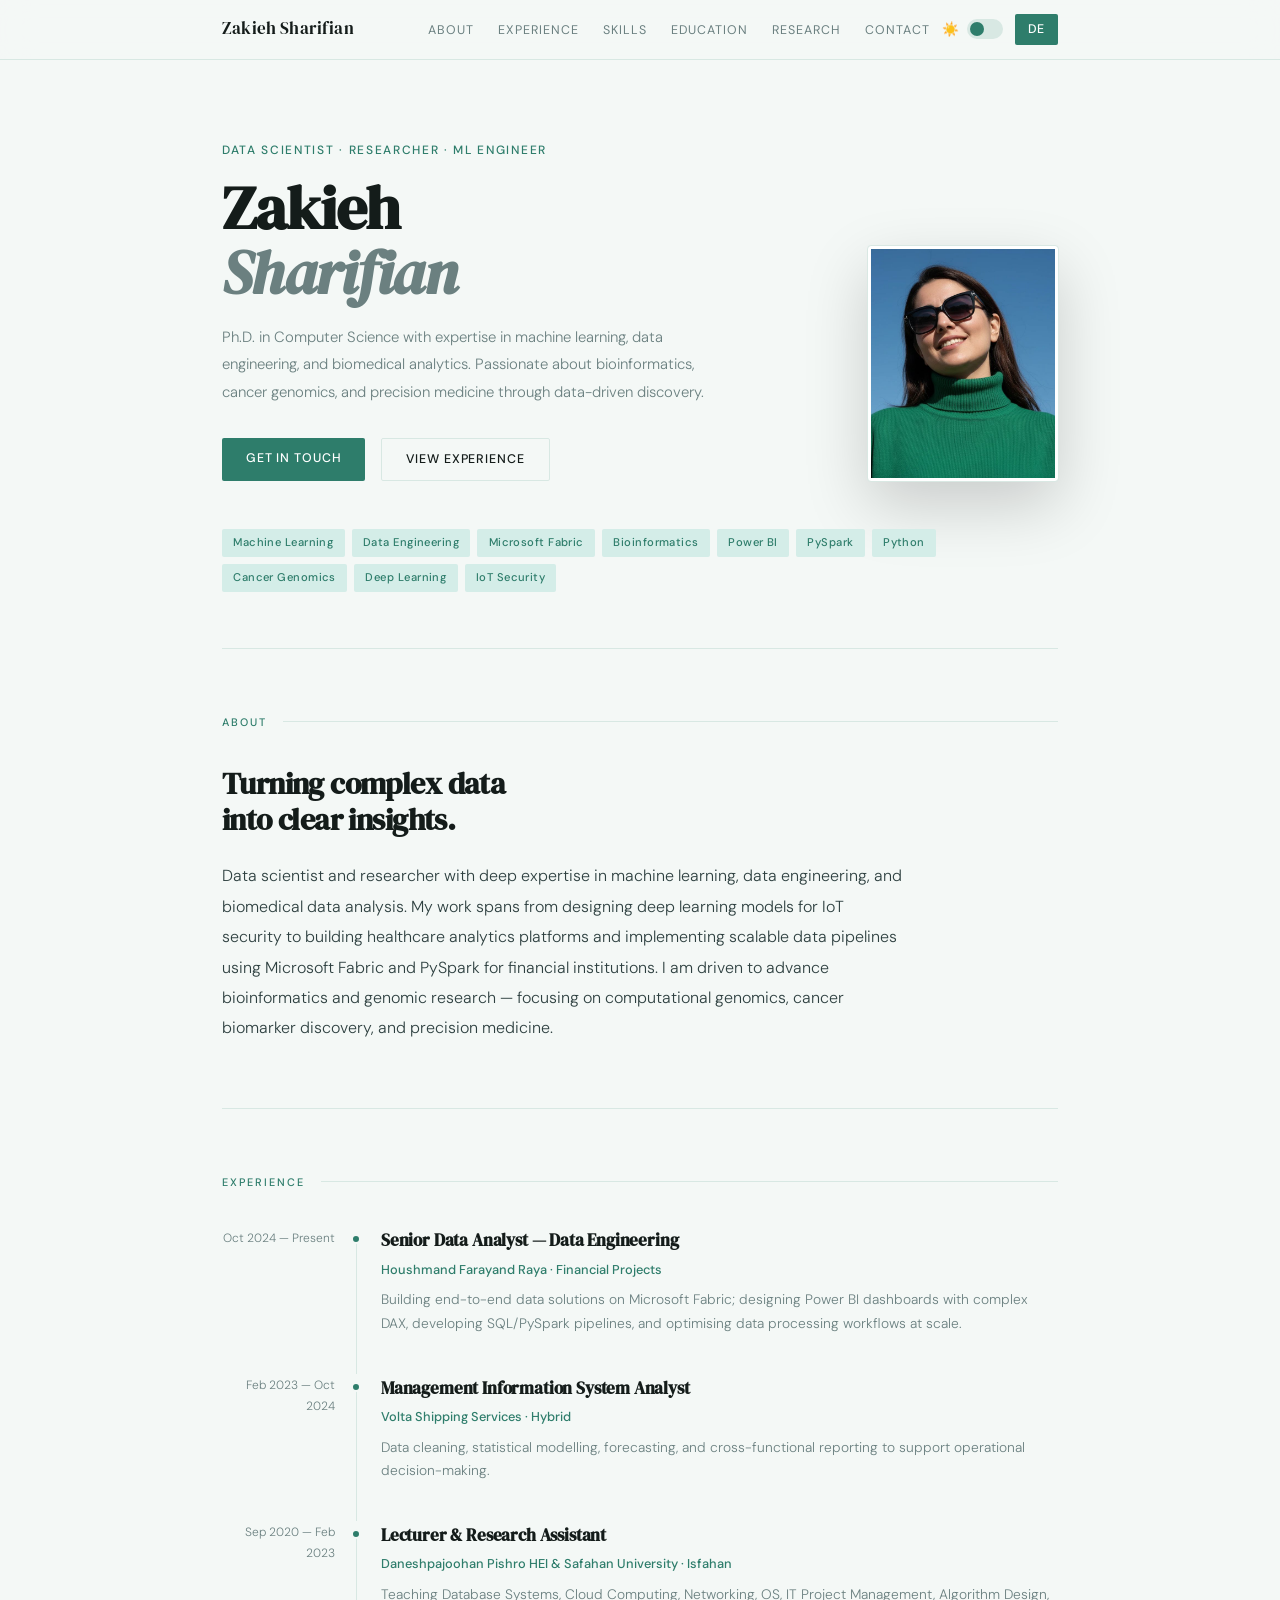
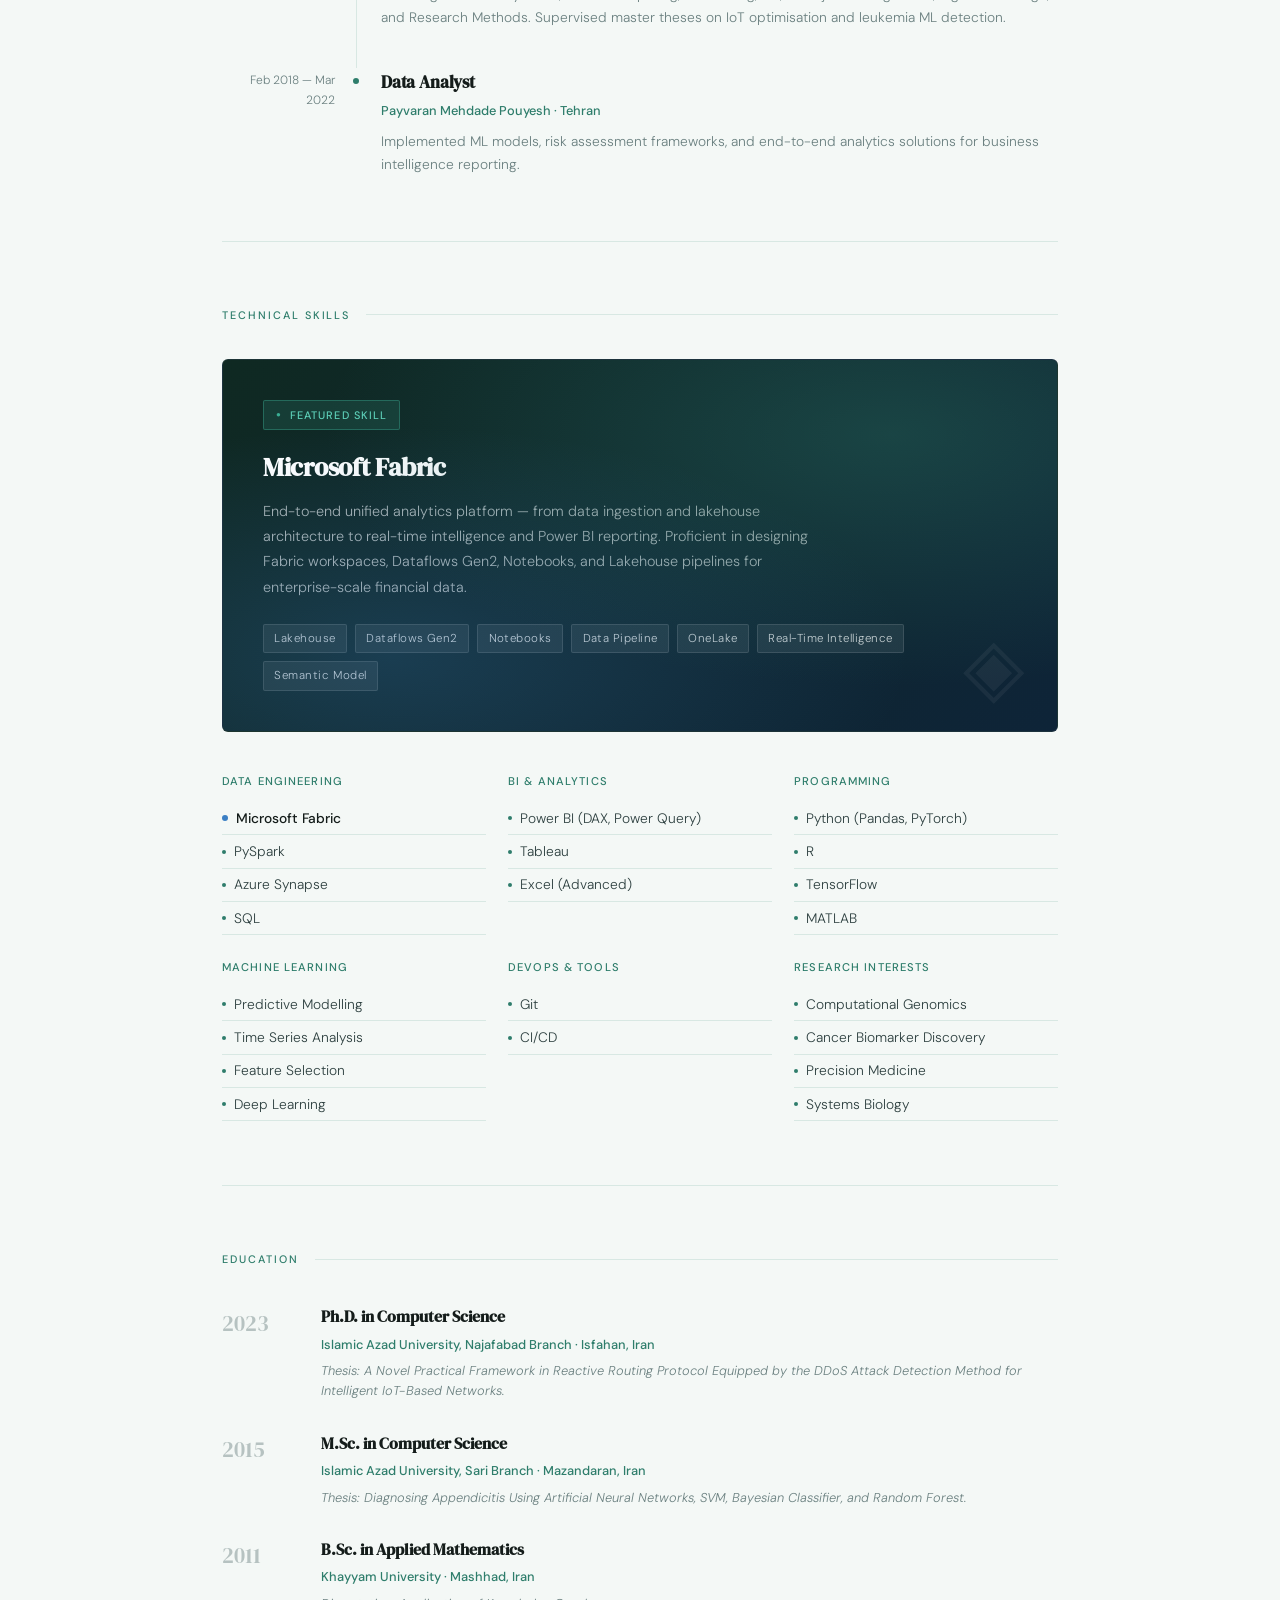
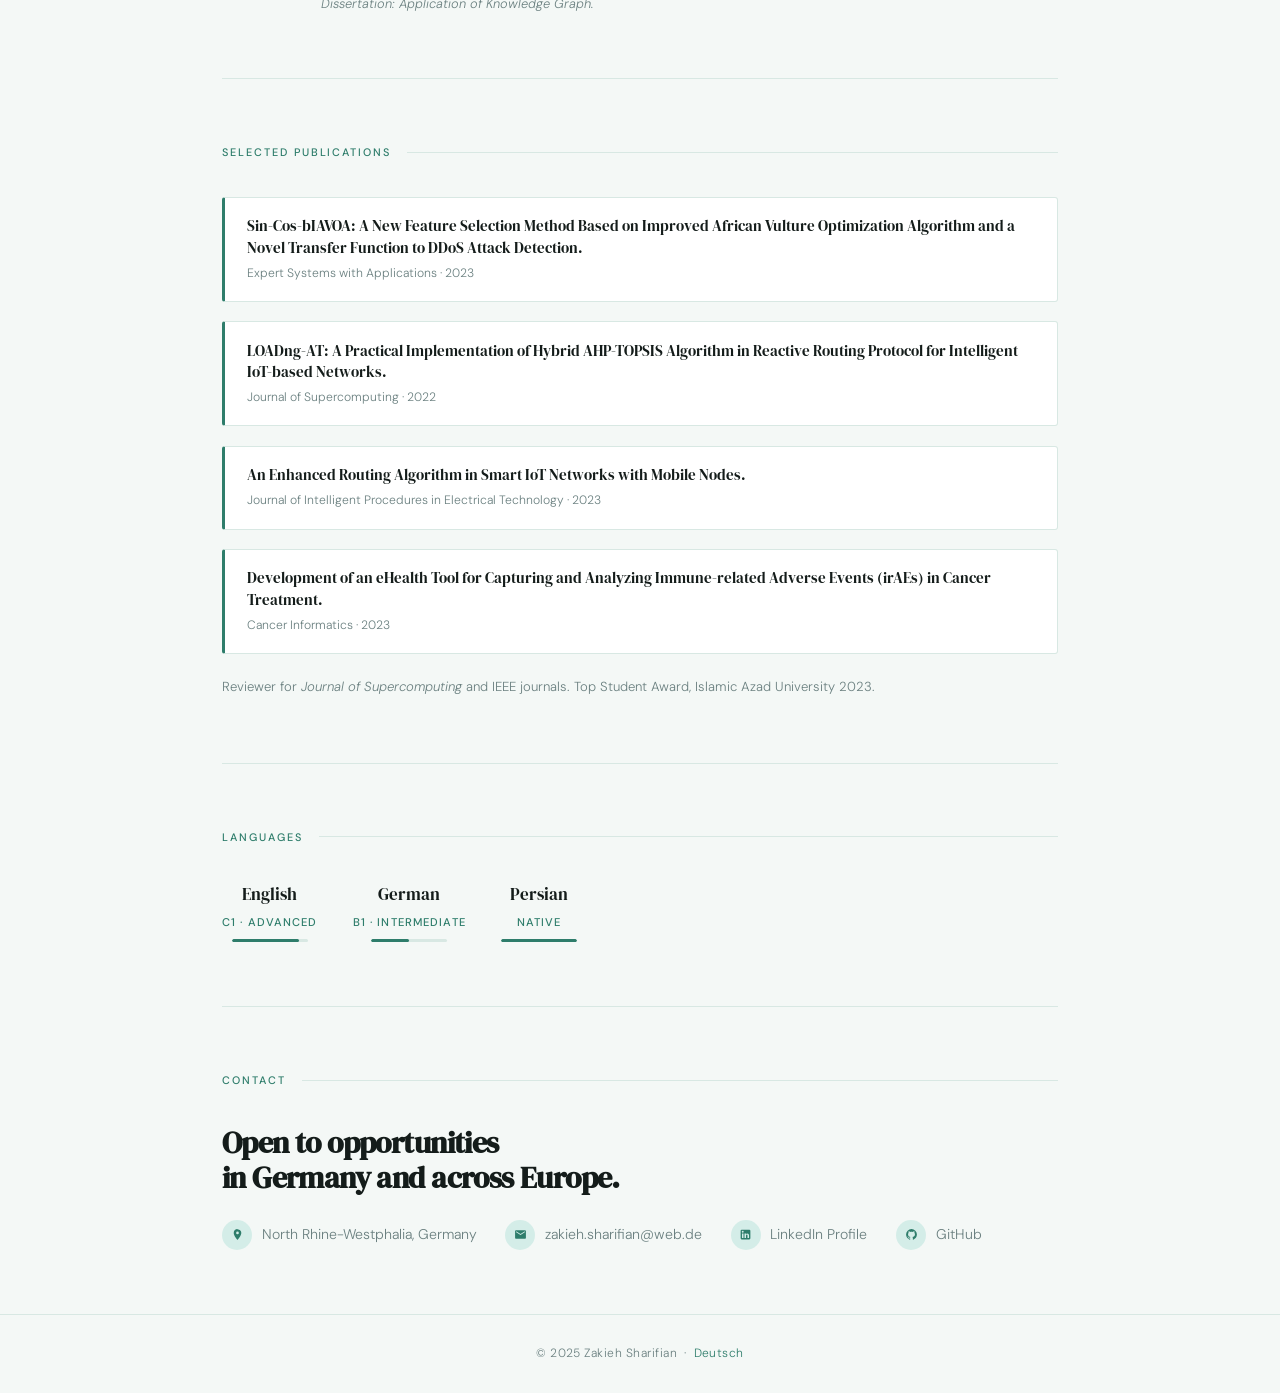
==== commit 9925e2a1: "Update index.html" ====
--- a/index.html
+++ b/index.html
@@ -664,7 +664,7 @@
 <div class="page">
   <section id="contact">
     <div class="section-label">Contact</div>
-    <h2>Open to opportunities<br>in Germany.</h2>
+    <h2>Open to opportunities<br>in Germany and across Europe.</h2>
     <div class="contact-grid">
       
       <div class="contact-item">
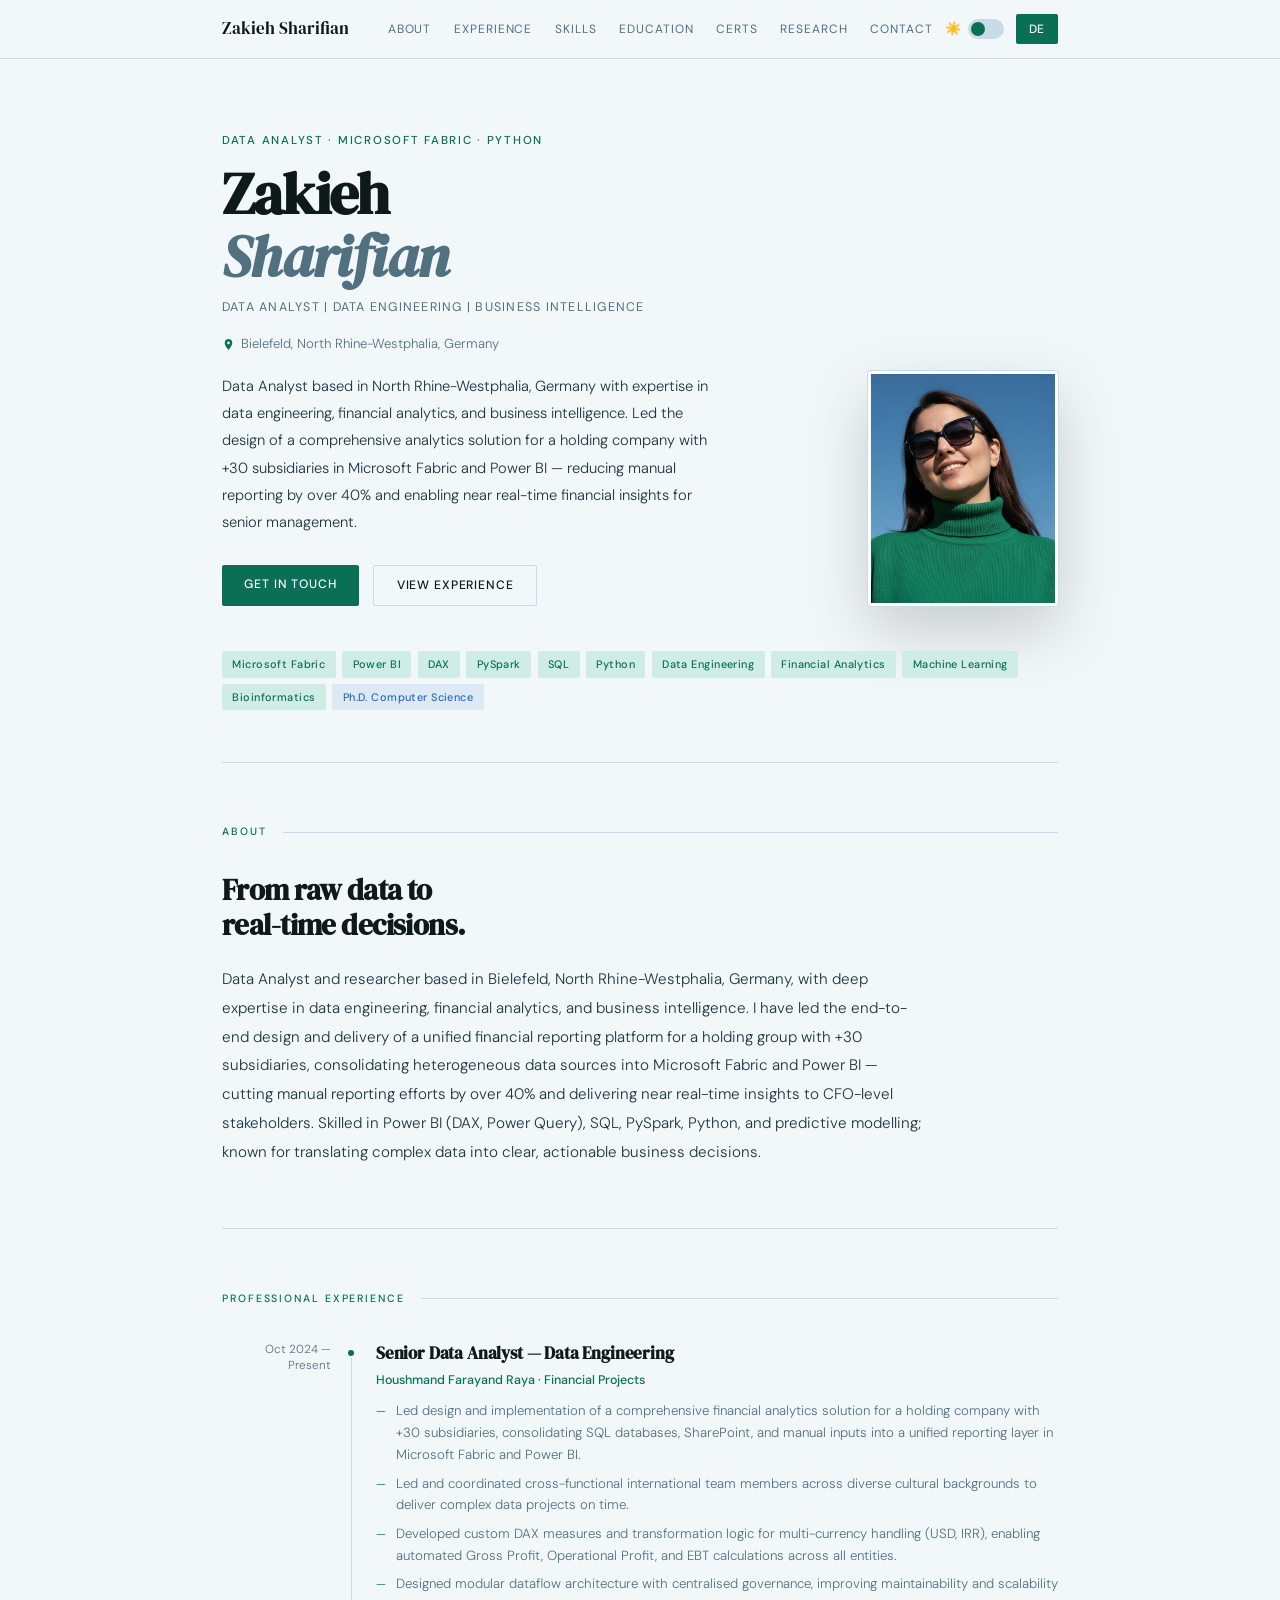
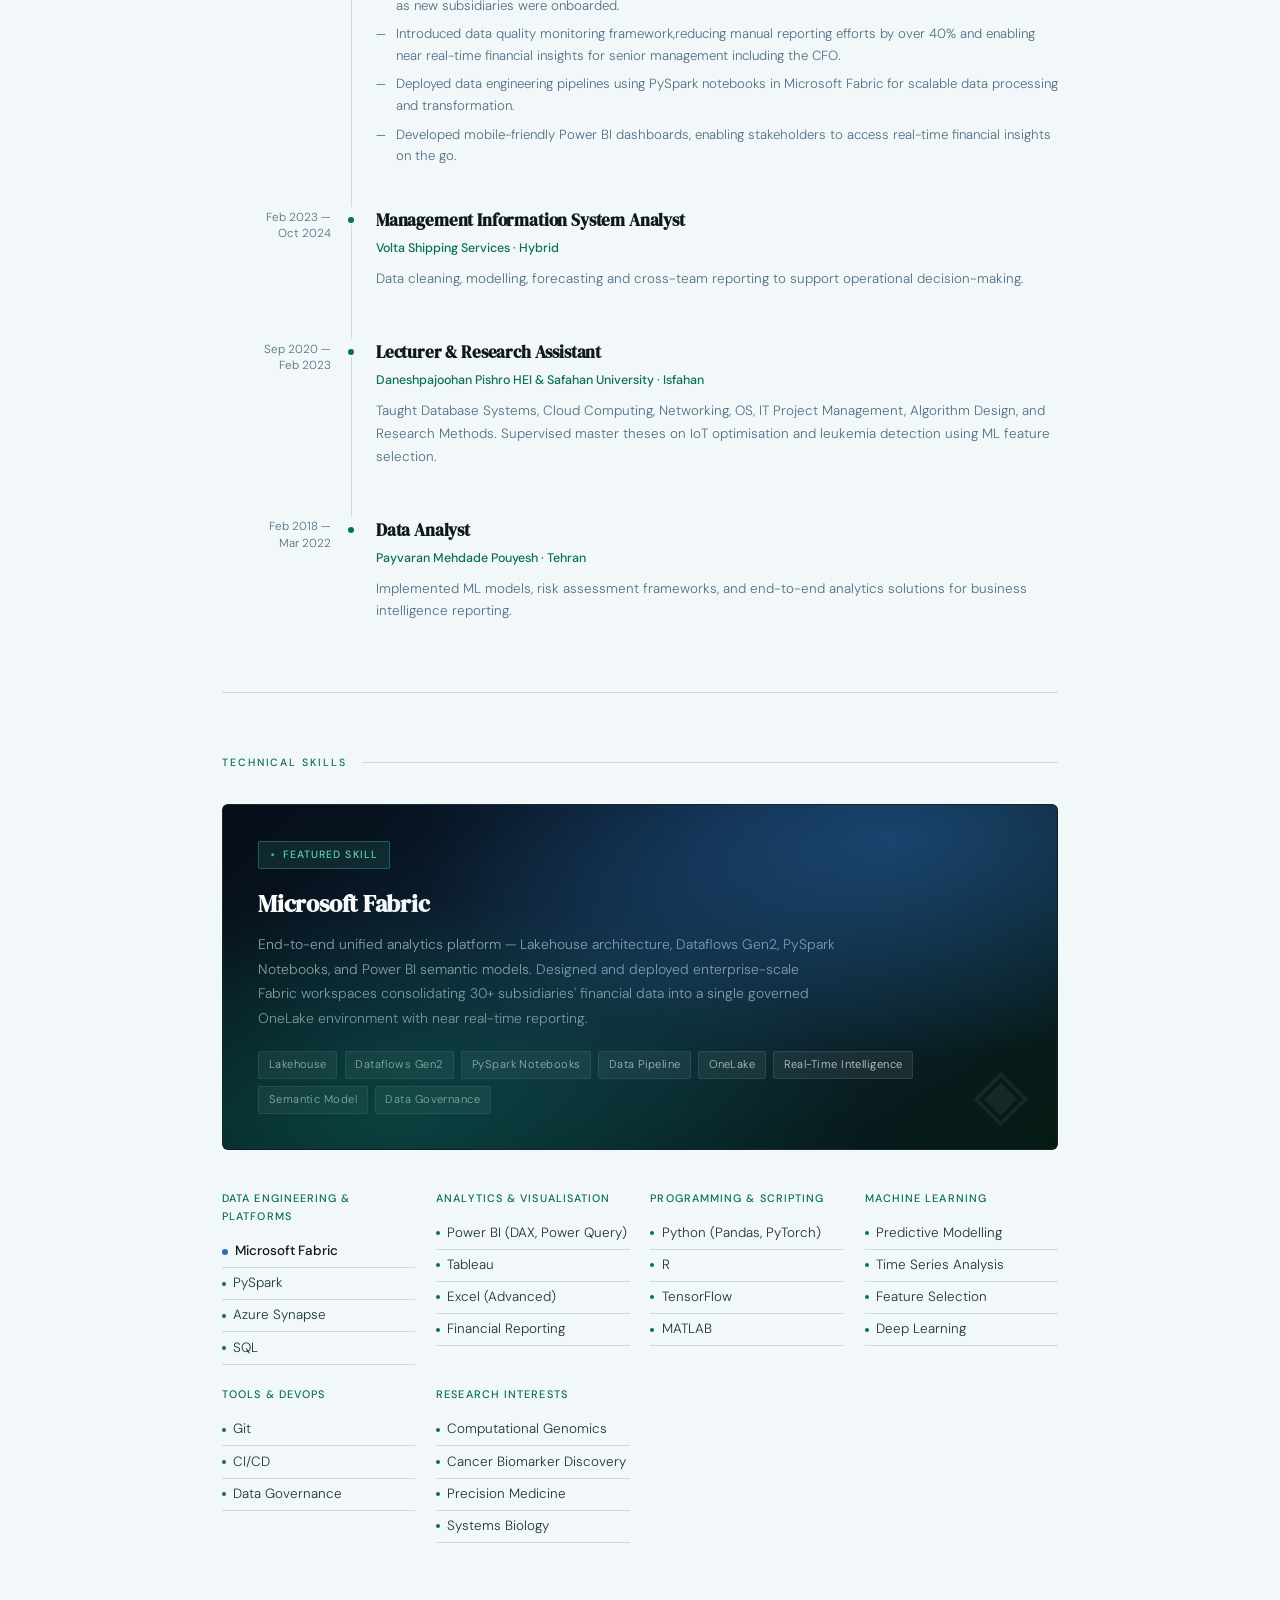
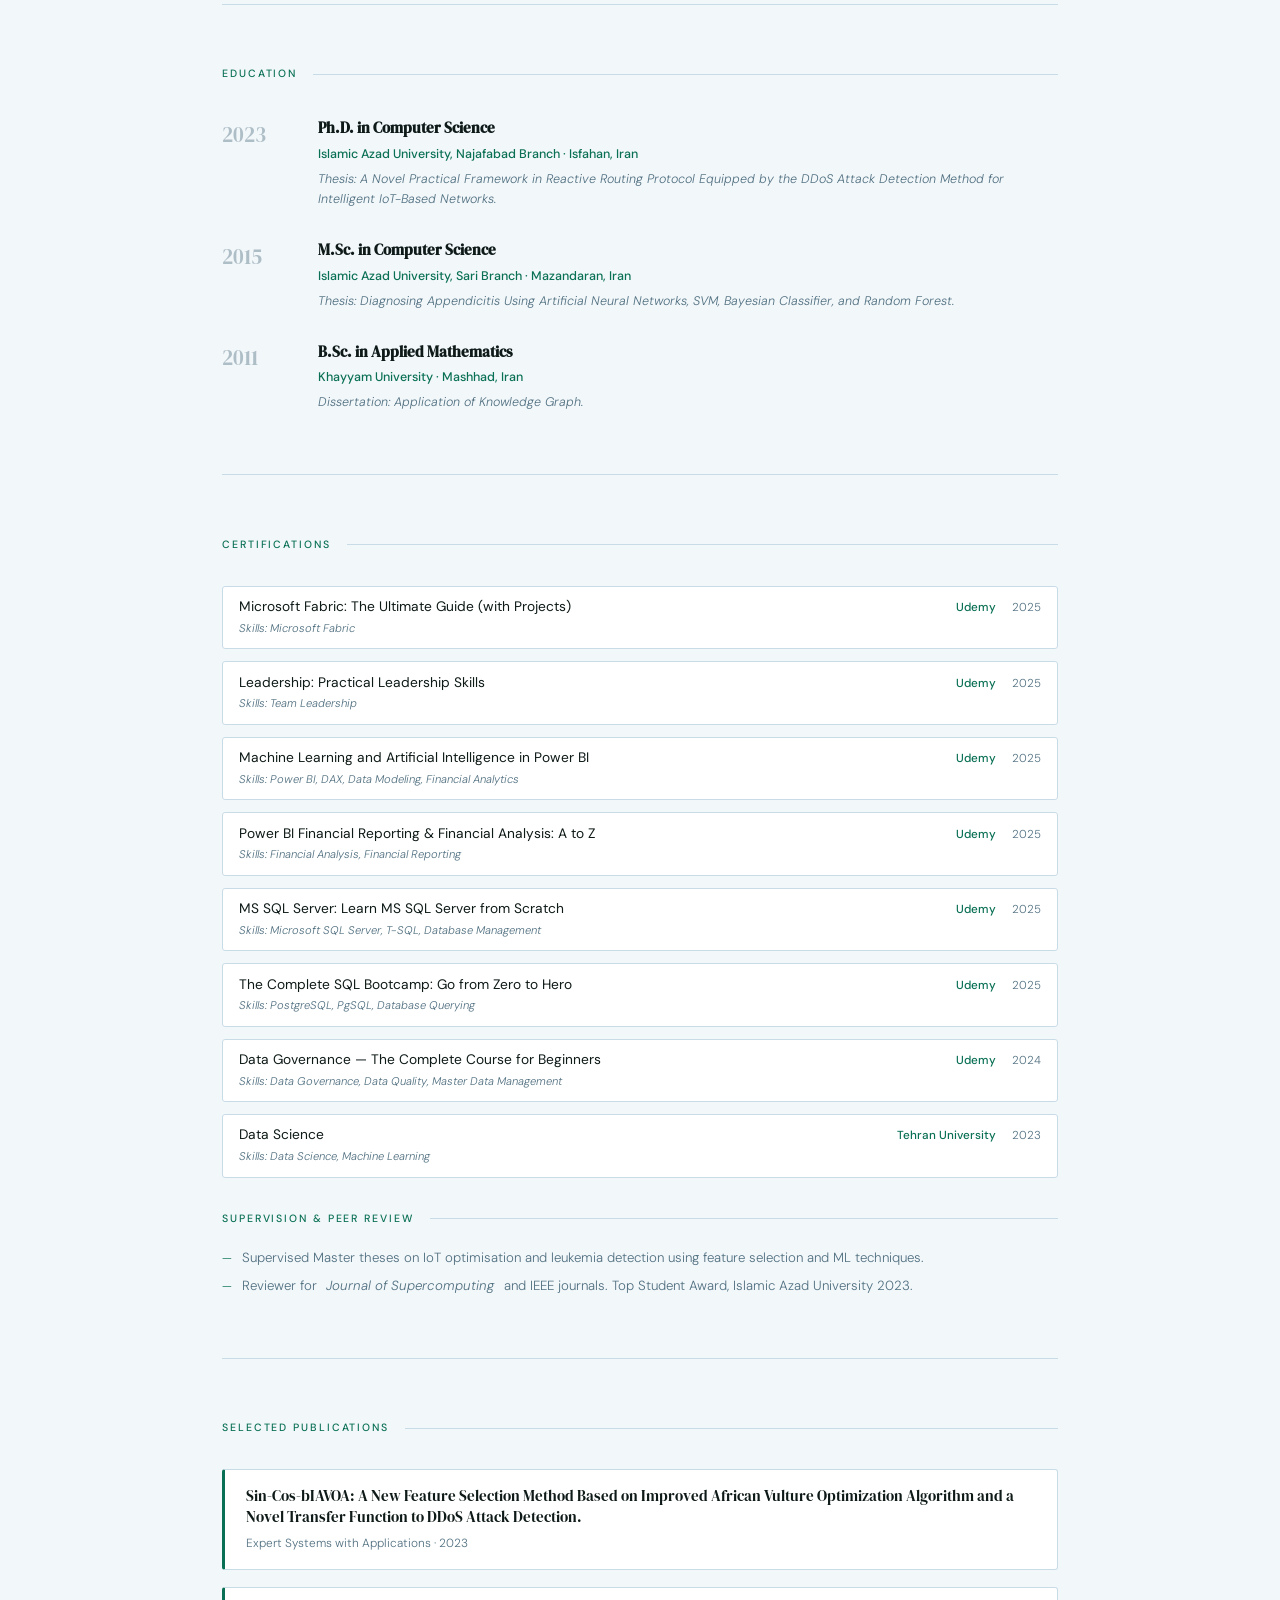
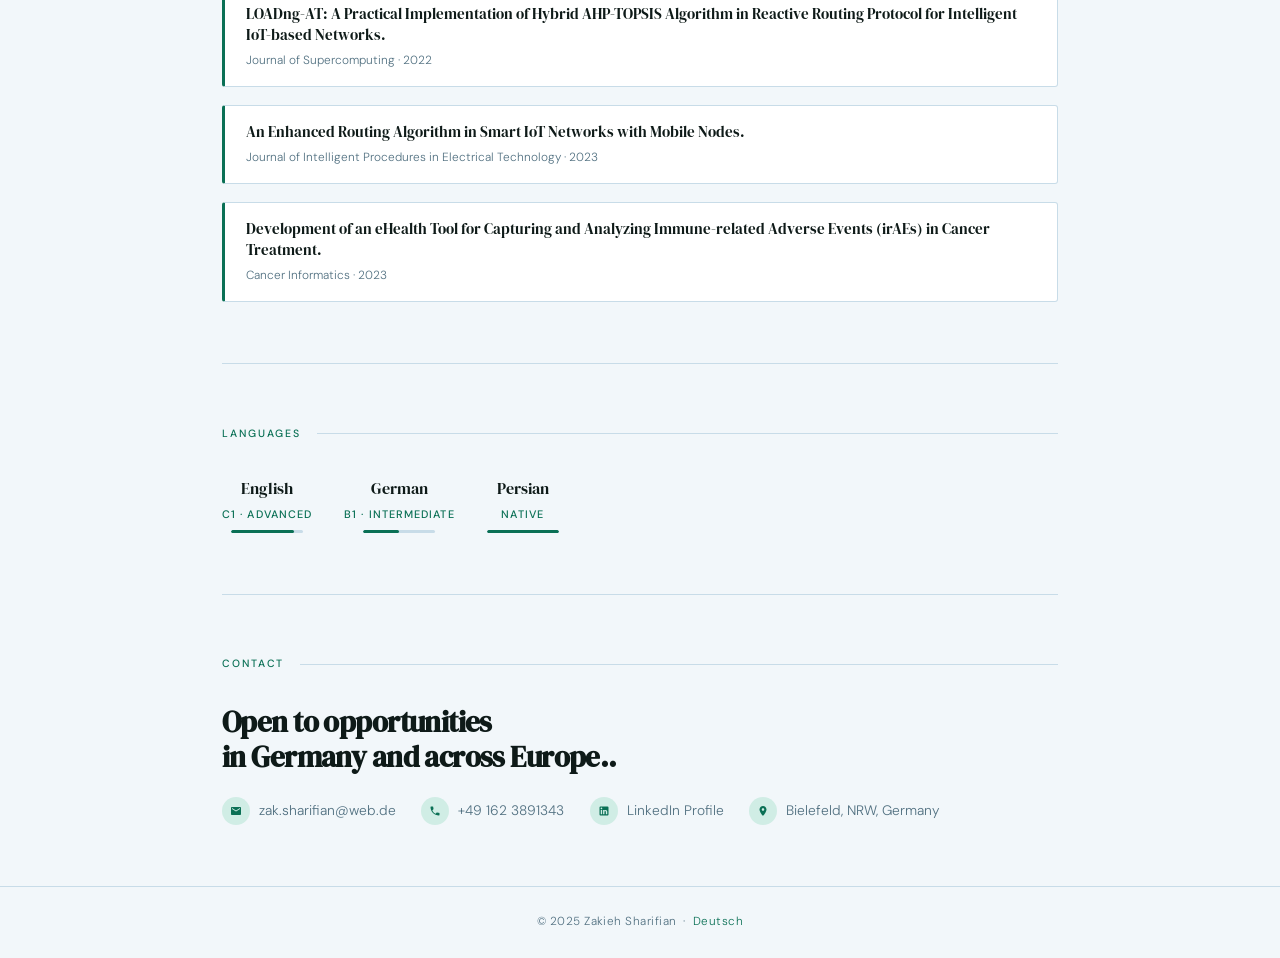
==== commit b3c51e36: "Update index.html" ====
--- a/index.html
+++ b/index.html
@@ -3,372 +3,194 @@
 <head>
 <meta charset="UTF-8">
 <meta name="viewport" content="width=device-width, initial-scale=1.0">
-<title>Zakieh Sharifian — Data Scientist</title>
+<title>Zakieh Sharifian — Data Analyst</title>
 <link rel="preconnect" href="https://fonts.googleapis.com">
 <link rel="preconnect" href="https://fonts.gstatic.com" crossorigin>
 <link href="https://fonts.googleapis.com/css2?family=DM+Serif+Display:ital@0;1&family=DM+Sans:opsz,wght@9..40,300;9..40,400;9..40,500&display=swap" rel="stylesheet">
 <style>
-
-/* ── THEME TOKENS ─────────────────────────────────────────── */
-:root {
-  /* Photo palette: teal-green #2E7D6B, sky blue #4A90C4, near-black #141C1A, white */
-  --green:       #2E7D6B;
-  --green-mid:   #3A9B85;
-  --green-light: #D4EDE8;
-  --blue:        #3B7FC4;
-  --blue-light:  #DDE9F5;
-  --near-black:  #141C1A;
-
-  /* Light theme */
-  --bg:          #F4F8F6;
+:root{
+  /* ── Exact photo palette ──────────────────────────────── */
+  /* Sky blue dominant: #2060A0 / #4080C0               */
+  /* Teal-green:        #006040 / #008060               */
+  /* Deep blue:         #4060A0                         */
+  /* Near-black:        #141C1A                         */
+  --photo-blue:      #2A6DB5;   /* sky blue, main blue   */
+  --photo-teal:      #0A7055;   /* rich teal-green       */
+  --photo-deep:      #1A4A8A;   /* deep navy-blue        */
+  --photo-mid:       #3D85B0;   /* mid sky blue          */
+  --near-black:      #0E1A18;
+
+  /* ── Light theme ─────────────────────────────────────── */
+  --bg:          #F2F7FA;        /* very faint blue-white  */
   --bg-alt:      #FFFFFF;
-  --ink:         #141C1A;
-  --ink-mid:     #2E4040;
-  --muted:       #6B8080;
-  --rule:        #D8E8E3;
+  --ink:         #0E1A18;
+  --ink-mid:     #1D3540;
+  --muted:       #517080;
+  --rule:        #C8DCE8;        /* blue-tinted dividers   */
   --card:        #FFFFFF;
-  --accent:      var(--green);
-  --accent-rgb:  46,125,107;
-  --accent-light:var(--green-light);
-  --accent2:     var(--blue);
-
-  --serif: 'DM Serif Display', Georgia, serif;
-  --sans:  'DM Sans', sans-serif;
-
-  --transition: 0.25s ease;
+
+  /* Primary accent = teal-green, secondary = sky blue   */
+  --accent:      #0A7055;
+  --accent-rgb:  10,112,85;
+  --accent-light:#D0EDE5;
+  --accent2:     #2A6DB5;        /* sky blue accent        */
+  --accent2-rgb: 42,109,181;
+  --accent2-light:#D4E6F5;
+
+  --serif:'DM Serif Display',Georgia,serif;
+  --sans:'DM Sans',sans-serif;
+  --transition:.25s ease;
 }
-
-[data-theme="dark"] {
-  --bg:          #0D1514;
-  --bg-alt:      #141C1A;
-  --ink:         #E8F4F0;
-  --ink-mid:     #B0CEC7;
-  --muted:       #6E9990;
-  --rule:        #1E3330;
-  --card:        #182220;
-  --accent:      #3AAD93;
-  --accent-rgb:  58,173,147;
-  --accent-light:#0F2922;
-  --accent2:     #5BA3D4;
+[data-theme="dark"]{
+  --bg:          #080F14;        /* deep navy-black        */
+  --bg-alt:      #0E1A24;
+  --ink:         #E4F0F8;
+  --ink-mid:     #A8C8D8;
+  --muted:       #5A8898;
+  --rule:        #0E2A38;
+  --card:        #0C1C28;
+  --accent:      #1A9E78;        /* brighter teal in dark  */
+  --accent-rgb:  26,158,120;
+  --accent-light:#062218;
+  --accent2:     #4A90D4;        /* brighter blue in dark  */
+  --accent2-rgb: 74,144,212;
+  --accent2-light:#061828;
 }
-
-/* ── RESET ───────────────────────────────────────────────── */
 *,*::before,*::after{box-sizing:border-box;margin:0;padding:0}
 html{scroll-behavior:smooth}
-body{
-  background:var(--bg);
-  color:var(--ink);
-  font-family:var(--sans);
-  font-weight:300;
-  font-size:15px;
-  line-height:1.7;
-  -webkit-font-smoothing:antialiased;
-  transition:background var(--transition), color var(--transition);
-}
-
-/* ── LAYOUT ──────────────────────────────────────────────── */
+body{background:var(--bg);color:var(--ink);font-family:var(--sans);font-weight:300;font-size:15px;line-height:1.7;-webkit-font-smoothing:antialiased;transition:background var(--transition),color var(--transition)}
 .page{max-width:900px;margin:0 auto;padding:0 2rem}
 
-/* ── NAV ─────────────────────────────────────────────────── */
-nav{
-  position:sticky;top:0;z-index:100;
-  background:rgba(0,0,0,0);
-  backdrop-filter:blur(16px);
-  -webkit-backdrop-filter:blur(16px);
-  border-bottom:1px solid var(--rule);
-  padding:.9rem 0;
-  transition:background var(--transition),border-color var(--transition);
-}
-[data-theme="light"] nav{background:rgba(244,248,246,0.88)}
-[data-theme="dark"]  nav{background:rgba(13,21,20,0.88)}
-
+/* NAV */
+nav{position:sticky;top:0;z-index:100;backdrop-filter:blur(16px);-webkit-backdrop-filter:blur(16px);border-bottom:1px solid var(--rule);padding:.9rem 0;transition:background var(--transition),border-color var(--transition)}
+[data-theme="light"] nav{background:rgba(242,247,250,0.92)}
+[data-theme="dark"] nav{background:rgba(8,15,20,0.93)}
 nav .page{display:flex;align-items:center;justify-content:space-between;flex-wrap:wrap;gap:.5rem}
-nav .brand{font-family:var(--serif);font-size:1.05rem;color:var(--ink);text-decoration:none;letter-spacing:.01em;transition:color var(--transition)}
-nav .links{display:flex;gap:1.5rem;list-style:none;align-items:center;flex-wrap:wrap}
-nav .links a{text-decoration:none;color:var(--muted);font-size:.78rem;font-weight:400;letter-spacing:.08em;text-transform:uppercase;transition:color .2s}
+nav .brand{font-family:var(--serif);font-size:1.05rem;color:var(--ink);text-decoration:none;transition:color var(--transition)}
+.nav-right{display:flex;align-items:center;gap:.75rem;flex-wrap:wrap}
+nav .links{display:flex;gap:1.4rem;list-style:none;align-items:center;flex-wrap:wrap}
+nav .links a{text-decoration:none;color:var(--muted);font-size:.75rem;font-weight:400;letter-spacing:.08em;text-transform:uppercase;transition:color .2s}
 nav .links a:hover{color:var(--accent)}
-
-.nav-right{display:flex;align-items:center;gap:.75rem}
-
-/* Theme toggle */
-.theme-btn{
-  width:36px;height:20px;
-  background:var(--rule);
-  border:none;border-radius:10px;
-  cursor:pointer;position:relative;
-  transition:background .25s;
-  flex-shrink:0;
-}
-.theme-btn::after{
-  content:'';
-  position:absolute;
-  top:3px;left:3px;
-  width:14px;height:14px;
-  border-radius:50%;
-  background:var(--accent);
-  transition:transform .25s, background .25s;
-}
+.theme-btn-wrap{display:flex;align-items:center;gap:.4rem;font-size:.7rem;color:var(--muted);letter-spacing:.05em;text-transform:uppercase}
+.theme-icon{font-size:.82rem}
+.theme-btn{width:36px;height:20px;background:var(--rule);border:none;border-radius:10px;cursor:pointer;position:relative;transition:background .25s;flex-shrink:0}
+.theme-btn::after{content:'';position:absolute;top:3px;left:3px;width:14px;height:14px;border-radius:50%;background:var(--accent);transition:transform .25s}
 [data-theme="dark"] .theme-btn::after{transform:translateX(16px)}
-.theme-btn-wrap{display:flex;align-items:center;gap:.45rem;font-size:.72rem;color:var(--muted);letter-spacing:.06em;text-transform:uppercase}
-.theme-icon{font-size:.85rem;line-height:1}
-
-/* Lang pill */
-.lang-toggle{
-  background:var(--accent);color:#fff !important;
-  padding:.28rem .8rem;border-radius:2px;
-  font-size:.78rem;letter-spacing:.06em;
-  text-decoration:none;font-weight:500;
-  transition:opacity .2s;
-}
+.lang-toggle{background:var(--accent);color:#fff !important;padding:.28rem .8rem;border-radius:2px;font-size:.75rem;letter-spacing:.06em;text-decoration:none;font-weight:500;transition:opacity .2s}
 .lang-toggle:hover{opacity:.82}
 
-/* ── HERO ────────────────────────────────────────────────── */
-.hero{
-  padding:5rem 0 3rem;
-  display:grid;grid-template-columns:1fr auto;
-  gap:3rem;align-items:end;
-}
-.hero-meta{
-  font-size:.75rem;letter-spacing:.14em;text-transform:uppercase;
-  color:var(--accent);font-weight:500;margin-bottom:.9rem;
-  opacity:0;animation:fadeUp .6s ease forwards;
-}
-.hero h1{
-  font-family:var(--serif);
-  font-size:clamp(2.5rem,6vw,3.8rem);
-  line-height:1.08;letter-spacing:-.02em;
-  margin-bottom:1.1rem;
-  opacity:0;animation:fadeUp .6s ease .1s forwards;
-  color:var(--ink);
-}
+/* HERO */
+.hero{padding:4.5rem 0 2.8rem;display:grid;grid-template-columns:1fr auto;gap:3rem;align-items:end}
+.hero-meta{font-size:.72rem;letter-spacing:.15em;text-transform:uppercase;color:var(--accent);font-weight:500;margin-bottom:.8rem;opacity:0;animation:fadeUp .6s ease forwards}
+.hero h1{font-family:var(--serif);font-size:clamp(2.4rem,5.5vw,3.6rem);line-height:1.08;letter-spacing:-.02em;margin-bottom:.6rem;opacity:0;animation:fadeUp .6s ease .1s forwards;color:var(--ink)}
 .hero h1 em{font-style:italic;color:var(--muted)}
-.hero-desc{
-  max-width:500px;color:var(--muted);
-  font-size:.93rem;line-height:1.85;
-  margin-bottom:2rem;
-  opacity:0;animation:fadeUp .6s ease .2s forwards;
-}
-.hero-cta{
-  display:flex;gap:1rem;flex-wrap:wrap;
-  opacity:0;animation:fadeUp .6s ease .3s forwards;
-}
-.btn{
-  display:inline-block;padding:.6rem 1.5rem;
-  font-family:var(--sans);font-size:.78rem;font-weight:500;
-  letter-spacing:.07em;text-transform:uppercase;
-  text-decoration:none;border-radius:2px;
-  transition:all .2s;cursor:pointer;border:none;
-}
+.hero-role{font-size:.78rem;letter-spacing:.1em;text-transform:uppercase;color:var(--muted);margin-bottom:.9rem;font-weight:400;opacity:0;animation:fadeUp .6s ease .15s forwards}
+.hero-location{display:flex;align-items:center;gap:.4rem;font-size:.82rem;color:var(--muted);margin-bottom:1.1rem;opacity:0;animation:fadeUp .6s ease .18s forwards}
+.hero-location svg{width:13px;height:13px;fill:var(--accent);flex-shrink:0}
+.hero-desc{max-width:500px;color:var(--ink-mid);font-size:.92rem;line-height:1.85;margin-bottom:1.8rem;opacity:0;animation:fadeUp .6s ease .2s forwards}
+.hero-desc strong{color:var(--ink);font-weight:500}
+.hero-cta{display:flex;gap:.9rem;flex-wrap:wrap;opacity:0;animation:fadeUp .6s ease .3s forwards}
+.btn{display:inline-block;padding:.58rem 1.4rem;font-family:var(--sans);font-size:.76rem;font-weight:500;letter-spacing:.07em;text-transform:uppercase;text-decoration:none;border-radius:2px;transition:all .2s;cursor:pointer;border:none}
 .btn-primary{background:var(--accent);color:#fff}
-.btn-primary:hover{filter:brightness(1.1)}
-.btn-outline{
-  background:transparent;color:var(--ink);
-  border:1.5px solid var(--rule);
-  transition:border-color .2s,color .2s;
-}
+.btn-primary:hover{filter:brightness(1.12)}
+.btn-outline{background:transparent;color:var(--ink);border:1.5px solid var(--rule);transition:border-color .2s,color .2s}
 .btn-outline:hover{border-color:var(--accent);color:var(--accent)}
-
-.hero-photo{
-  width:190px;height:235px;
-  object-fit:cover;object-position:center top;
-  border-radius:3px;
-  filter:grayscale(8%);
-  box-shadow:0 24px 64px rgba(0,0,0,.18);
-  opacity:0;animation:fadeIn .8s ease .4s forwards;
-  flex-shrink:0;
-  border:3px solid var(--bg-alt);
-  outline:1px solid var(--rule);
-}
-
-/* ── TAGS ────────────────────────────────────────────────── */
-.tags{
-  display:flex;gap:.45rem;flex-wrap:wrap;
-  margin-bottom:3.5rem;
-  opacity:0;animation:fadeUp .6s ease .35s forwards;
-}
-.tag{
-  background:var(--accent-light);color:var(--accent);
-  font-size:.7rem;font-weight:500;
-  padding:.28rem .7rem;border-radius:2px;
-  letter-spacing:.04em;
-  transition:background var(--transition),color var(--transition);
-}
-
-/* ── SECTION ─────────────────────────────────────────────── */
-section{padding:4rem 0;border-top:1px solid var(--rule);transition:border-color var(--transition)}
-.section-label{
-  font-size:.68rem;letter-spacing:.18em;text-transform:uppercase;
-  color:var(--accent);font-weight:500;
-  margin-bottom:2.2rem;
-  display:flex;align-items:center;gap:1rem;
-}
+.hero-photo{width:190px;height:235px;object-fit:cover;object-position:center top;border-radius:3px;filter:grayscale(8%);box-shadow:0 24px 64px rgba(0,0,0,.18);opacity:0;animation:fadeIn .8s ease .4s forwards;flex-shrink:0;border:3px solid var(--bg-alt);outline:1px solid var(--rule)}
+
+/* TAGS */
+.tags{display:flex;gap:.4rem;flex-wrap:wrap;margin-bottom:3.2rem;opacity:0;animation:fadeUp .6s ease .35s forwards}
+.tag{background:var(--accent-light);color:var(--accent);font-size:.68rem;font-weight:500;padding:.25rem .65rem;border-radius:2px;letter-spacing:.04em;transition:background var(--transition),color var(--transition)}
+.tag.blue{background:var(--blue-light, #DDE9F5);color:var(--accent2)}
+[data-theme="dark"] .tag.blue{background:#0D2040;color:var(--accent2)}
+
+/* SECTION */
+section{padding:3.8rem 0;border-top:1px solid var(--rule);transition:border-color var(--transition)}
+.section-label{font-size:.66rem;letter-spacing:.18em;text-transform:uppercase;color:var(--accent);font-weight:500;margin-bottom:2rem;display:flex;align-items:center;gap:1rem}
 .section-label::after{content:'';flex:1;height:1px;background:var(--rule);transition:background var(--transition)}
-h2{
-  font-family:var(--serif);font-size:1.85rem;
-  letter-spacing:-.02em;margin-bottom:1.5rem;
-  line-height:1.2;color:var(--ink);
-}
-.about-text{font-size:1rem;line-height:1.9;max-width:680px;color:var(--ink-mid)}
-
-/* ── FABRIC SPOTLIGHT ────────────────────────────────────── */
-.fabric-spotlight{
-  background:linear-gradient(135deg, var(--near-black) 0%, #1A2E2A 60%, #1A3048 100%);
-  border-radius:6px;
-  padding:2.5rem;
-  margin-bottom:2.5rem;
-  position:relative;
-  overflow:hidden;
-  border:1px solid rgba(255,255,255,.06);
-}
-[data-theme="light"] .fabric-spotlight{
-  background:linear-gradient(135deg, #0F2922 0%, #0E2438 100%);
-}
-.fabric-spotlight::before{
-  content:'';
-  position:absolute;inset:0;
-  background:radial-gradient(ellipse at 80% 20%, rgba(46,125,107,.35) 0%, transparent 60%),
-             radial-gradient(ellipse at 20% 80%, rgba(59,127,196,.25) 0%, transparent 55%);
-  pointer-events:none;
-}
-.fabric-spotlight::after{
-  content:'◈';
-  position:absolute;right:2rem;bottom:1.5rem;
-  font-size:5rem;opacity:.05;color:#fff;
-  line-height:1;pointer-events:none;
-}
-.fabric-badge{
-  display:inline-flex;align-items:center;gap:.5rem;
-  background:rgba(46,125,107,.25);
-  border:1px solid rgba(58,173,147,.4);
-  color:#5DCFB8;
-  font-size:.68rem;font-weight:500;
-  letter-spacing:.1em;text-transform:uppercase;
-  padding:.28rem .75rem;border-radius:2px;
-  margin-bottom:1rem;
-}
-.fabric-badge::before{content:'●';font-size:.5rem;color:#3AAD93}
-.fabric-spotlight h3{
-  font-family:var(--serif);font-size:1.6rem;
-  color:#fff;margin-bottom:.6rem;letter-spacing:-.01em;
-}
-.fabric-spotlight .fabric-desc{
-  color:rgba(255,255,255,.65);font-size:.9rem;
-  line-height:1.75;max-width:560px;margin-bottom:1.5rem;
-}
-.fabric-pills{display:flex;gap:.5rem;flex-wrap:wrap}
-.fabric-pill{
-  background:rgba(255,255,255,.08);
-  border:1px solid rgba(255,255,255,.12);
-  color:rgba(255,255,255,.8);
-  font-size:.72rem;padding:.25rem .65rem;
-  border-radius:2px;letter-spacing:.04em;
-}
-
-/* ── SKILLS GRID ─────────────────────────────────────────── */
-.skills-grid{
-  display:grid;
-  grid-template-columns:repeat(auto-fill,minmax(195px,1fr));
-  gap:1.4rem;
-}
-.skill-group h4{
-  font-size:.7rem;letter-spacing:.1em;text-transform:uppercase;
-  color:var(--accent);font-weight:500;margin-bottom:.7rem;
-}
+h2{font-family:var(--serif);font-size:1.8rem;letter-spacing:-.02em;margin-bottom:1.4rem;line-height:1.2;color:var(--ink)}
+.about-text{font-size:.95rem;line-height:1.9;max-width:700px;color:var(--ink-mid)}
+.about-text strong{color:var(--ink);font-weight:500}
+
+/* FABRIC SPOTLIGHT */
+.fabric-spotlight{background:linear-gradient(135deg,#060E18 0%,#0A1C2E 45%,#061A14 100%);border-radius:6px;padding:2.2rem;margin-bottom:2.4rem;position:relative;overflow:hidden;border:1px solid rgba(255,255,255,.05)}
+.fabric-spotlight::before{content:'';position:absolute;inset:0;background:radial-gradient(ellipse at 80% 10%,rgba(42,109,181,.5) 0%,transparent 50%),radial-gradient(ellipse at 20% 90%,rgba(10,112,85,.45) 0%,transparent 50%),radial-gradient(ellipse at 50% 50%,rgba(61,133,176,.15) 0%,transparent 70%);pointer-events:none}
+.fabric-spotlight::after{content:'◈';position:absolute;right:1.8rem;bottom:1.2rem;font-size:4.5rem;opacity:.06;color:#fff;line-height:1;pointer-events:none}
+.fabric-badge{display:inline-flex;align-items:center;gap:.45rem;background:rgba(46,125,107,.22);border:1px solid rgba(58,173,147,.38);color:#5DCFB8;font-size:.66rem;font-weight:500;letter-spacing:.1em;text-transform:uppercase;padding:.26rem .7rem;border-radius:2px;margin-bottom:.9rem}
+.fabric-badge::before{content:'●';font-size:.45rem;color:#3AAD93}
+.fabric-spotlight h3{font-family:var(--serif);font-size:1.5rem;color:#fff;margin-bottom:.5rem;letter-spacing:-.01em}
+.fabric-spotlight .fabric-desc{color:rgba(255,255,255,.62);font-size:.87rem;line-height:1.75;max-width:580px;margin-bottom:1.3rem}
+.fabric-pills{display:flex;gap:.45rem;flex-wrap:wrap}
+.fabric-pill{background:rgba(255,255,255,.07);border:1px solid rgba(255,255,255,.1);color:rgba(255,255,255,.78);font-size:.7rem;padding:.22rem .6rem;border-radius:2px;letter-spacing:.04em}
+
+/* SKILLS GRID */
+.skills-grid{display:grid;grid-template-columns:repeat(auto-fill,minmax(190px,1fr));gap:1.3rem}
+.skill-group h4{font-size:.68rem;letter-spacing:.1em;text-transform:uppercase;color:var(--accent);font-weight:500;margin-bottom:.65rem}
 .skill-group ul{list-style:none}
-.skill-group li{
-  font-size:.86rem;color:var(--ink-mid);
-  padding:.28rem 0;border-bottom:1px solid var(--rule);
-  display:flex;align-items:center;gap:.5rem;
-  transition:color .2s,border-color var(--transition);
-}
-.skill-group li::before{
-  content:'';width:4px;height:4px;
-  background:var(--accent);border-radius:50%;flex-shrink:0;
-}
-.skill-group li.highlight{
-  color:var(--ink);font-weight:500;
-}
-.skill-group li.highlight::before{
-  background:var(--accent2);width:6px;height:6px;
-}
-
-/* ── TIMELINE ────────────────────────────────────────────── */
-.timeline{display:flex;flex-direction:column;gap:2.4rem}
-.entry{display:grid;grid-template-columns:135px 1fr;gap:1.5rem;position:relative}
-.entry::before{
-  content:'';position:absolute;left:134px;top:8px;bottom:-2.4rem;
-  width:1px;background:var(--rule);transition:background var(--transition);
-}
+.skill-group li{font-size:.84rem;color:var(--ink-mid);padding:.26rem 0;border-bottom:1px solid var(--rule);display:flex;align-items:center;gap:.45rem;transition:color .2s,border-color var(--transition)}
+.skill-group li::before{content:'';width:4px;height:4px;background:var(--accent);border-radius:50%;flex-shrink:0}
+.skill-group li.highlight{color:var(--ink);font-weight:500}
+.skill-group li.highlight::before{background:var(--accent2);width:6px;height:6px}
+
+/* TIMELINE */
+.timeline{display:flex;flex-direction:column;gap:2.5rem}
+.entry{display:grid;grid-template-columns:130px 1fr;gap:1.5rem;position:relative}
+.entry::before{content:'';position:absolute;left:129px;top:8px;bottom:-2.5rem;width:1px;background:var(--rule);transition:background var(--transition)}
 .entry:last-child::before{display:none}
-.entry-date{font-size:.75rem;color:var(--muted);padding-top:.1rem;text-align:right;padding-right:1.4rem}
-.entry-dot{
-  position:absolute;left:129px;top:8px;
-  width:10px;height:10px;
-  background:var(--accent);border-radius:50%;
-  border:2px solid var(--bg);transition:background var(--transition),border-color var(--transition);
-}
-.entry-content h3{font-family:var(--serif);font-size:1.08rem;margin-bottom:.18rem;letter-spacing:-.01em;color:var(--ink)}
-.entry-org{font-size:.8rem;color:var(--accent);font-weight:500;margin-bottom:.5rem}
-.entry-content p{font-size:.86rem;color:var(--muted);line-height:1.7}
-
-/* ── EDUCATION ───────────────────────────────────────────── */
-.edu-grid{display:flex;flex-direction:column;gap:1.8rem}
-.edu-item{display:grid;grid-template-columns:75px 1fr;gap:1.5rem;align-items:start}
-.edu-year{font-family:var(--serif);font-size:1.35rem;color:var(--muted);opacity:.45;padding-top:.1rem}
-.edu-item h3{font-family:var(--serif);font-size:.98rem;margin-bottom:.18rem;color:var(--ink)}
-.edu-item .edu-inst{font-size:.8rem;color:var(--accent);font-weight:500;margin-bottom:.35rem}
-.edu-item .edu-thesis{font-size:.8rem;color:var(--muted);font-style:italic;line-height:1.6}
-
-/* ── PUBLICATIONS ────────────────────────────────────────── */
-.pubs{display:flex;flex-direction:column;gap:1.2rem}
-.pub{
-  padding:1.1rem 1.4rem;
-  background:var(--card);
-  border:1px solid var(--rule);border-radius:3px;
-  border-left:3px solid var(--accent);
-  transition:box-shadow .2s,background var(--transition),border-color var(--transition);
-}
-.pub:hover{box-shadow:0 4px 24px rgba(var(--accent-rgb),.1)}
-.pub-title{font-family:var(--serif);font-size:.95rem;margin-bottom:.3rem;line-height:1.4;color:var(--ink)}
-.pub-meta{font-size:.76rem;color:var(--muted)}
-
-/* ── LANGUAGES ───────────────────────────────────────────── */
-.lang-grid{display:flex;gap:2.2rem;flex-wrap:wrap}
+.entry-date{font-size:.73rem;color:var(--muted);padding-top:.1rem;text-align:right;padding-right:1.3rem;line-height:1.4}
+.entry-dot{position:absolute;left:124px;top:8px;width:10px;height:10px;background:var(--accent);border-radius:50%;border:2px solid var(--bg);transition:background var(--transition),border-color var(--transition)}
+.entry-content h3{font-family:var(--serif);font-size:1.05rem;margin-bottom:.15rem;letter-spacing:-.01em;color:var(--ink)}
+.entry-org{font-size:.78rem;color:var(--accent);font-weight:500;margin-bottom:.55rem}
+.entry-content p{font-size:.84rem;color:var(--muted);line-height:1.7;margin-bottom:.5rem}
+.entry-bullets{list-style:none;margin-top:.4rem;display:flex;flex-direction:column;gap:.4rem}
+.entry-bullets li{font-size:.83rem;color:var(--muted);line-height:1.65;display:flex;gap:.6rem;align-items:baseline}
+.entry-bullets li::before{content:'—';color:var(--accent);font-size:.75rem;flex-shrink:0;margin-top:.05rem}
+.entry-bullets li strong{color:var(--ink-mid);font-weight:500}
+
+/* EDUCATION */
+.edu-grid{display:flex;flex-direction:column;gap:1.7rem}
+.edu-item{display:grid;grid-template-columns:72px 1fr;gap:1.5rem;align-items:start}
+.edu-year{font-family:var(--serif);font-size:1.3rem;color:var(--muted);opacity:.42;padding-top:.1rem}
+.edu-item h3{font-family:var(--serif);font-size:.96rem;margin-bottom:.15rem;color:var(--ink)}
+.edu-item .edu-inst{font-size:.78rem;color:var(--accent);font-weight:500;margin-bottom:.3rem}
+.edu-item .edu-thesis{font-size:.78rem;color:var(--muted);font-style:italic;line-height:1.6}
+
+/* CERTIFICATIONS */
+.certs-grid{display:flex;flex-direction:column;gap:.75rem}
+.cert-item{display:flex;align-items:baseline;gap:1rem;padding:.65rem 1rem;background:var(--card);border:1px solid var(--rule);border-radius:3px;transition:box-shadow .2s,background var(--transition),border-color var(--transition)}
+.cert-item:hover{box-shadow:0 3px 16px rgba(var(--accent-rgb),.08)}
+.cert-name{font-size:.86rem;color:var(--ink);font-weight:400;flex:1;line-height:1.4}
+.cert-issuer{font-size:.73rem;color:var(--accent);font-weight:500;white-space:nowrap}
+.cert-year{font-size:.72rem;color:var(--muted);white-space:nowrap}
+.cert-skills{font-size:.7rem;color:var(--muted);font-style:italic;margin-top:.15rem}
+
+/* PUBLICATIONS */
+.pubs{display:flex;flex-direction:column;gap:1.1rem}
+.pub{padding:1rem 1.3rem;background:var(--card);border:1px solid var(--rule);border-radius:3px;border-left:3px solid var(--accent);transition:box-shadow .2s,background var(--transition),border-color var(--transition)}
+.pub:hover{box-shadow:0 4px 20px rgba(var(--accent-rgb),.1)}
+.pub-title{font-family:var(--serif);font-size:.93rem;margin-bottom:.28rem;line-height:1.4;color:var(--ink)}
+.pub-meta{font-size:.74rem;color:var(--muted)}
+
+/* LANGUAGES */
+.lang-grid{display:flex;gap:2rem;flex-wrap:wrap}
 .lang-item{text-align:center}
-.lang-name{font-family:var(--serif);font-size:1.05rem;margin-bottom:.18rem;color:var(--ink)}
-.lang-level{font-size:.7rem;letter-spacing:.1em;text-transform:uppercase;color:var(--accent);font-weight:500}
-.lang-bar{width:76px;height:3px;background:var(--rule);border-radius:2px;margin:.45rem auto 0;overflow:hidden;transition:background var(--transition)}
-.lang-fill{height:100%;background:var(--accent);border-radius:2px;transition:background var(--transition)}
-
-/* ── CONTACT ─────────────────────────────────────────────── */
-.contact-grid{display:flex;gap:1.8rem;flex-wrap:wrap}
-.contact-item{
-  display:flex;align-items:center;gap:.6rem;
-  font-size:.88rem;color:var(--muted);text-decoration:none;
-  transition:color .2s;
-}
+.lang-name{font-family:var(--serif);font-size:1.02rem;margin-bottom:.15rem;color:var(--ink)}
+.lang-level{font-size:.68rem;letter-spacing:.1em;text-transform:uppercase;color:var(--accent);font-weight:500}
+.lang-bar{width:72px;height:3px;background:var(--rule);border-radius:2px;margin:.4rem auto 0;overflow:hidden;transition:background var(--transition)}
+.lang-fill{height:100%;background:var(--accent);border-radius:2px}
+
+/* CONTACT */
+.contact-grid{display:flex;gap:1.6rem;flex-wrap:wrap}
+.contact-item{display:flex;align-items:center;gap:.55rem;font-size:.86rem;color:var(--muted);text-decoration:none;transition:color .2s}
 .contact-item:hover{color:var(--accent)}
-.contact-icon{
-  width:30px;height:30px;
-  background:var(--accent-light);border-radius:50%;
-  display:flex;align-items:center;justify-content:center;
-  flex-shrink:0;transition:background var(--transition);
-}
-.contact-icon svg{width:13px;height:13px;fill:var(--accent)}
-
-/* ── FOOTER ──────────────────────────────────────────────── */
-footer{
-  border-top:1px solid var(--rule);padding:1.8rem 0;
-  text-align:center;font-size:.75rem;color:var(--muted);letter-spacing:.04em;
-  transition:border-color var(--transition);
-}
+.contact-icon{width:28px;height:28px;background:var(--accent-light);border-radius:50%;display:flex;align-items:center;justify-content:center;flex-shrink:0;transition:background var(--transition)}
+.contact-icon svg{width:12px;height:12px;fill:var(--accent)}
+
+footer{border-top:1px solid var(--rule);padding:1.6rem 0;text-align:center;font-size:.73rem;color:var(--muted);letter-spacing:.04em;transition:border-color var(--transition)}
 footer a{color:var(--accent);text-decoration:none}
 
-/* ── ANIMATIONS ──────────────────────────────────────────── */
-@keyframes fadeUp{from{opacity:0;transform:translateY(16px)}to{opacity:1;transform:translateY(0)}}
+@keyframes fadeUp{from{opacity:0;transform:translateY(15px)}to{opacity:1;transform:translateY(0)}}
 @keyframes fadeIn{from{opacity:0}to{opacity:1}}
 
-/* ── RESPONSIVE ──────────────────────────────────────────── */
 @media(max-width:660px){
   .hero{grid-template-columns:1fr}
   .hero-photo{width:130px;height:156px;justify-self:start;order:-1}
@@ -376,15 +198,13 @@
   .entry-date{text-align:left;padding-right:0}
   .entry::before,.entry-dot{display:none}
   .edu-item{grid-template-columns:1fr}
-  .edu-year{font-size:1rem}
-  nav .links{gap:1rem}
+  .cert-item{flex-wrap:wrap}
+  nav .links{gap:.9rem}
 }
-
 </style>
 </head>
 <body>
 
-<!-- NAV -->
 <nav>
   <div class="page">
     <a href="#" class="brand">Zakieh Sharifian</a>
@@ -394,6 +214,7 @@
         <li><a href="#experience">Experience</a></li>
         <li><a href="#skills">Skills</a></li>
         <li><a href="#education">Education</a></li>
+        <li><a href="#certifications">Certs</a></li>
         <li><a href="#publications">Research</a></li>
         <li><a href="#contact">Contact</a></li>
       </ul>
@@ -410,10 +231,15 @@
 <div class="page">
   <div class="hero">
     <div>
-      <div class="hero-meta">Data Scientist · Researcher · ML Engineer</div>
+      <div class="hero-meta">Data Analyst · Microsoft Fabric · Python</div>
       <h1>Zakieh<br><em>Sharifian</em></h1>
+      <div class="hero-role">Data Analyst | Data Engineering | Business Intelligence</div>
+      <div class="hero-location">
+        <svg viewBox="0 0 24 24"><path d="M12 2C8.13 2 5 5.13 5 9c0 5.25 7 13 7 13s7-7.75 7-13c0-3.87-3.13-7-7-7zm0 9.5c-1.38 0-2.5-1.12-2.5-2.5s1.12-2.5 2.5-2.5 2.5 1.12 2.5 2.5-1.12 2.5-2.5 2.5z"/></svg>
+        Bielefeld, North Rhine-Westphalia, Germany
+      </div>
       <p class="hero-desc">
-        Ph.D. in Computer Science with expertise in machine learning, data engineering, and biomedical analytics. Passionate about bioinformatics, cancer genomics, and precision medicine through data-driven discovery.
+        Data Analyst based in North Rhine-Westphalia, Germany with expertise in data engineering, financial analytics, and business intelligence. Led the design of a comprehensive analytics solution for a holding company with +30 subsidiaries in Microsoft Fabric and Power BI — reducing manual reporting by over 40%</strong> and enabling near real-time financial insights for senior management.
       </p>
       <div class="hero-cta">
         <a href="#contact" class="btn btn-primary">Get in Touch</a>
@@ -424,16 +250,17 @@
   </div>
 
   <div class="tags">
+    <span class="tag">Microsoft Fabric</span>
+    <span class="tag">Power BI</span>
+    <span class="tag">DAX</span>
+    <span class="tag">PySpark</span>
+    <span class="tag">SQL</span>
+    <span class="tag">Python</span>
+    <span class="tag">Data Engineering</span>
+    <span class="tag">Financial Analytics</span>
     <span class="tag">Machine Learning</span>
-    <span class="tag">Data Engineering</span>
-    <span class="tag">Microsoft Fabric</span>
     <span class="tag">Bioinformatics</span>
-    <span class="tag">Power BI</span>
-    <span class="tag">PySpark</span>
-    <span class="tag">Python</span>
-    <span class="tag">Cancer Genomics</span>
-    <span class="tag">Deep Learning</span>
-    <span class="tag">IoT Security</span>
+    <span class="tag blue">Ph.D. Computer Science</span>
   </div>
 </div>
 
@@ -441,9 +268,9 @@
 <div class="page">
   <section id="about">
     <div class="section-label">About</div>
-    <h2>Turning complex data<br>into clear insights.</h2>
+    <h2>From raw data to<br>real-time decisions.</h2>
     <p class="about-text">
-      Data scientist and researcher with deep expertise in machine learning, data engineering, and biomedical data analysis. My work spans from designing deep learning models for IoT security to building healthcare analytics platforms and implementing scalable data pipelines using Microsoft Fabric and PySpark for financial institutions. I am driven to advance bioinformatics and genomic research — focusing on computational genomics, cancer biomarker discovery, and precision medicine.
+      Data Analyst and researcher based in Bielefeld, North Rhine-Westphalia, Germany, with deep expertise in data engineering, financial analytics, and business intelligence. I have led the end-to-end design and delivery of a unified financial reporting platform for a holding group with +30 subsidiaries, consolidating heterogeneous data sources into Microsoft Fabric and Power BI — cutting manual reporting efforts by over 40% and delivering near real-time insights to CFO-level stakeholders. Skilled in Power BI (DAX, Power Query), SQL, PySpark, Python, and predictive modelling; known for translating complex data into clear, actionable business decisions.
     </p>
   </section>
 </div>
@@ -451,41 +278,49 @@
 <!-- EXPERIENCE -->
 <div class="page">
   <section id="experience">
-    <div class="section-label">Experience</div>
+    <div class="section-label">Professional Experience</div>
     <div class="timeline">
 
       <div class="entry">
-        <div class="entry-date">Oct 2024 — Present</div>
+        <div class="entry-date">Oct 2024 —<br>Present</div>
         <div class="entry-dot"></div>
         <div class="entry-content">
           <h3>Senior Data Analyst — Data Engineering</h3>
           <div class="entry-org">Houshmand Farayand Raya · Financial Projects</div>
-          <p>Building end-to-end data solutions on Microsoft Fabric; designing Power BI dashboards with complex DAX, developing SQL/PySpark pipelines, and optimising data processing workflows at scale.</p>
+          <ul class="entry-bullets">
+            <li>Led design and implementation of a comprehensive financial analytics solution for a holding company with +30 subsidiaries, consolidating SQL databases, SharePoint, and manual inputs into a unified reporting layer in Microsoft Fabric and Power BI.</li>
+            <li>Led and coordinated cross-functional international team members across diverse cultural backgrounds to deliver complex data projects on time.</li>
+            <li>Developed custom DAX measures and transformation logic for multi-currency handling (USD, IRR), enabling automated Gross Profit, Operational Profit, and EBT calculations across all entities.</li>
+            <li>Designed modular dataflow architecture with centralised governance, improving maintainability and scalability as new subsidiaries were onboarded.</li>
+            <li>Introduced data quality monitoring framework,reducing manual reporting efforts by over 40% and enabling near real-time financial insights for senior management including the CFO.</li>
+            <li>Deployed data engineering pipelines using PySpark notebooks in Microsoft Fabric for scalable data processing and transformation.</li>
+            <li>Developed mobile-friendly Power BI dashboards, enabling stakeholders to access real-time financial insights on the go.</li>
+          </ul>
         </div>
       </div>
 
       <div class="entry">
-        <div class="entry-date">Feb 2023 — Oct 2024</div>
+        <div class="entry-date">Feb 2023 —<br>Oct 2024</div>
         <div class="entry-dot"></div>
         <div class="entry-content">
           <h3>Management Information System Analyst</h3>
           <div class="entry-org">Volta Shipping Services · Hybrid</div>
-          <p>Data cleaning, statistical modelling, forecasting, and cross-functional reporting to support operational decision-making.</p>
+          <p>Data cleaning, modelling, forecasting and cross-team reporting to support operational decision-making.</p>
         </div>
       </div>
 
       <div class="entry">
-        <div class="entry-date">Sep 2020 — Feb 2023</div>
+        <div class="entry-date">Sep 2020 —<br>Feb 2023</div>
         <div class="entry-dot"></div>
         <div class="entry-content">
           <h3>Lecturer & Research Assistant</h3>
           <div class="entry-org">Daneshpajoohan Pishro HEI & Safahan University · Isfahan</div>
-          <p>Teaching Database Systems, Cloud Computing, Networking, OS, IT Project Management, Algorithm Design, and Research Methods. Supervised master theses on IoT optimisation and leukemia ML detection.</p>
+          <p>Taught Database Systems, Cloud Computing, Networking, OS, IT Project Management, Algorithm Design, and Research Methods. Supervised master theses on IoT optimisation and leukemia detection using ML feature selection.</p>
         </div>
       </div>
 
       <div class="entry">
-        <div class="entry-date">Feb 2018 — Mar 2022</div>
+        <div class="entry-date">Feb 2018 —<br>Mar 2022</div>
         <div class="entry-dot"></div>
         <div class="entry-content">
           <h3>Data Analyst</h3>
@@ -503,27 +338,27 @@
   <section id="skills">
     <div class="section-label">Technical Skills</div>
 
-    <!-- Microsoft Fabric Spotlight -->
     <div class="fabric-spotlight">
       <div class="fabric-badge">Featured Skill</div>
       <h3>Microsoft Fabric</h3>
       <p class="fabric-desc">
-        End-to-end unified analytics platform — from data ingestion and lakehouse architecture to real-time intelligence and Power BI reporting. Proficient in designing Fabric workspaces, Dataflows Gen2, Notebooks, and Lakehouse pipelines for enterprise-scale financial data.
+        End-to-end unified analytics platform — Lakehouse architecture, Dataflows Gen2, PySpark Notebooks, and Power BI semantic models. Designed and deployed enterprise-scale Fabric workspaces consolidating 30+ subsidiaries' financial data into a single governed OneLake environment with near real-time reporting.
       </p>
       <div class="fabric-pills">
         <span class="fabric-pill">Lakehouse</span>
         <span class="fabric-pill">Dataflows Gen2</span>
-        <span class="fabric-pill">Notebooks</span>
+        <span class="fabric-pill">PySpark Notebooks</span>
         <span class="fabric-pill">Data Pipeline</span>
         <span class="fabric-pill">OneLake</span>
         <span class="fabric-pill">Real-Time Intelligence</span>
         <span class="fabric-pill">Semantic Model</span>
+        <span class="fabric-pill">Data Governance</span>
       </div>
     </div>
 
     <div class="skills-grid">
       <div class="skill-group">
-        <h4>Data Engineering</h4>
+        <h4>Data Engineering & Platforms</h4>
         <ul>
           <li class="highlight">Microsoft Fabric</li>
           <li>PySpark</li>
@@ -532,15 +367,16 @@
         </ul>
       </div>
       <div class="skill-group">
-        <h4>BI & Analytics</h4>
+        <h4>Analytics & Visualisation</h4>
         <ul>
           <li>Power BI (DAX, Power Query)</li>
           <li>Tableau</li>
           <li>Excel (Advanced)</li>
+          <li>Financial Reporting</li>
         </ul>
       </div>
       <div class="skill-group">
-        <h4>Programming</h4>
+        <h4>Programming & Scripting</h4>
         <ul>
           <li>Python (Pandas, PyTorch)</li>
           <li>R</li>
@@ -558,10 +394,11 @@
         </ul>
       </div>
       <div class="skill-group">
-        <h4>DevOps & Tools</h4>
+        <h4>Tools & DevOps</h4>
         <ul>
           <li>Git</li>
           <li>CI/CD</li>
+          <li>Data Governance</li>
         </ul>
       </div>
       <div class="skill-group">
@@ -610,6 +447,87 @@
   </section>
 </div>
 
+<!-- CERTIFICATIONS -->
+<div class="page">
+  <section id="certifications">
+    <div class="section-label">Certifications</div>
+    <div class="certs-grid">
+      <div class="cert-item">
+        <div style="flex:1">
+          <div class="cert-name">Microsoft Fabric: The Ultimate Guide (with Projects)</div>
+          <div class="cert-skills">Skills: Microsoft Fabric</div>
+        </div>
+        <div class="cert-issuer">Udemy</div>
+        <div class="cert-year">2025</div>
+      </div>
+      <div class="cert-item">
+        <div style="flex:1">
+          <div class="cert-name">Leadership: Practical Leadership Skills</div>
+          <div class="cert-skills">Skills: Team Leadership</div>
+        </div>
+        <div class="cert-issuer">Udemy</div>
+        <div class="cert-year">2025</div>
+      </div>
+      <div class="cert-item">
+        <div style="flex:1">
+          <div class="cert-name">Machine Learning and Artificial Intelligence in Power BI</div>
+          <div class="cert-skills">Skills: Power BI, DAX, Data Modeling, Financial Analytics</div>
+        </div>
+        <div class="cert-issuer">Udemy</div>
+        <div class="cert-year">2025</div>
+      </div>
+      <div class="cert-item">
+        <div style="flex:1">
+          <div class="cert-name">Power BI Financial Reporting & Financial Analysis: A to Z</div>
+          <div class="cert-skills">Skills: Financial Analysis, Financial Reporting</div>
+        </div>
+        <div class="cert-issuer">Udemy</div>
+        <div class="cert-year">2025</div>
+      </div>
+      <div class="cert-item">
+        <div style="flex:1">
+          <div class="cert-name">MS SQL Server: Learn MS SQL Server from Scratch</div>
+          <div class="cert-skills">Skills: Microsoft SQL Server, T-SQL, Database Management</div>
+        </div>
+        <div class="cert-issuer">Udemy</div>
+        <div class="cert-year">2025</div>
+      </div>
+      <div class="cert-item">
+        <div style="flex:1">
+          <div class="cert-name">The Complete SQL Bootcamp: Go from Zero to Hero</div>
+          <div class="cert-skills">Skills: PostgreSQL, PgSQL, Database Querying</div>
+        </div>
+        <div class="cert-issuer">Udemy</div>
+        <div class="cert-year">2025</div>
+      </div>
+      <div class="cert-item">
+        <div style="flex:1">
+          <div class="cert-name">Data Governance — The Complete Course for Beginners</div>
+          <div class="cert-skills">Skills: Data Governance, Data Quality, Master Data Management</div>
+        </div>
+        <div class="cert-issuer">Udemy</div>
+        <div class="cert-year">2024</div>
+      </div>
+      <div class="cert-item">
+        <div style="flex:1">
+          <div class="cert-name">Data Science</div>
+          <div class="cert-skills">Skills: Data Science, Machine Learning</div>
+        </div>
+        <div class="cert-issuer">Tehran University</div>
+        <div class="cert-year">2023</div>
+      </div>
+    </div>
+
+    <div style="margin-top:2rem">
+      <div class="section-label" style="margin-bottom:1.2rem">Supervision & Peer Review</div>
+      <ul class="entry-bullets">
+        <li>Supervised Master theses on IoT optimisation and leukemia detection using feature selection and ML techniques.</li>
+        <li>Reviewer for <em>Journal of Supercomputing</em> and IEEE journals. Top Student Award, Islamic Azad University 2023.</li>
+      </ul>
+    </div>
+  </section>
+</div>
+
 <!-- PUBLICATIONS -->
 <div class="page">
   <section id="publications">
@@ -632,7 +550,6 @@
         <div class="pub-meta">Cancer Informatics · 2023</div>
       </div>
     </div>
-    <p style="margin-top:1.4rem;font-size:.82rem;color:var(--muted)">Reviewer for <em>Journal of Supercomputing</em> and IEEE journals. Top Student Award, Islamic Azad University 2023.</p>
   </section>
 </div>
 
@@ -664,60 +581,41 @@
 <div class="page">
   <section id="contact">
     <div class="section-label">Contact</div>
-    <h2>Open to opportunities<br>in Germany and across Europe.</h2>
+    <h2>Open to opportunities<br>in Germany and across Europe..</h2>
     <div class="contact-grid">
-      
-      <div class="contact-item">
-        <div class="contact-icon">
-          <svg viewBox="0 0 24 24"><path d="M12 2C8.13 2 5 5.13 5 9c0 5.25 7 13 7 13s7-7.75 7-13c0-3.87-3.13-7-12-7zm0 9.5a2.5 2.5 0 0 1 0-5 2.5 2.5 0 0 1 0 5z"/></svg>
-        </div>
-        <span> North Rhine-Westphalia, Germany</span>
-      </div>
-
-      <a href="mailto:zakieh.sharifian@web.de" class="contact-item">
-        <div class="contact-icon">
-          <svg viewBox="0 0 24 24"><path d="M20 4H4c-1.1 0-2 .9-2 2v12c0 1.1.9 2 2 2h16c1.1 0 2-.9 2-2V6c0-1.1-.9-2-2-2zm0 4l-8 5-8-5V6l8 5 8-5v2z"/></svg>
-        </div>
-        zakieh.sharifian@web.de
+      <a href="mailto:zak.sharifian@web.de" class="contact-item">
+        <div class="contact-icon"><svg viewBox="0 0 24 24"><path d="M20 4H4c-1.1 0-2 .9-2 2v12c0 1.1.9 2 2 2h16c1.1 0 2-.9 2-2V6c0-1.1-.9-2-2-2zm0 4l-8 5-8-5V6l8 5 8-5v2z"/></svg></div>
+        zak.sharifian@web.de
       </a>
-
+      <a href="tel:+4916238913" class="contact-item">
+        <div class="contact-icon"><svg viewBox="0 0 24 24"><path d="M6.62 10.79c1.44 2.83 3.76 5.14 6.59 6.59l2.2-2.2c.27-.27.67-.36 1.02-.24 1.12.37 2.33.57 3.57.57.55 0 1 .45 1 1V20c0 .55-.45 1-1 1-9.39 0-17-7.61-17-17 0-.55.45-1 1-1h3.5c.55 0 1 .45 1 1 0 1.25.2 2.45.57 3.57.11.35.03.74-.25 1.02l-2.2 2.2z"/></svg></div>
+        +49 162 3891343
+      </a>
       <a href="https://www.linkedin.com/in/zakieh-sharifian/" target="_blank" class="contact-item">
-        <div class="contact-icon">
-          <svg viewBox="0 0 24 24"><path d="M19 3a2 2 0 0 1 2 2v14a2 2 0 0 1-2 2H5a2 2 0 0 1-2-2V5a2 2 0 0 1 2-2h14m-.5 15.5v-5.3a3.26 3.26 0 0 0-3.26-3.26c-.85 0-1.84.52-2.32 1.3v-1.11h-2.79v8.37h2.79v-4.93c0-.77.62-1.4 1.39-1.4a1.4 1.4 0 0 1 1.4 1.4v4.93h2.79M6.88 8.56a1.68 1.68 0 0 0 1.68-1.68c0-.93-.75-1.69-1.68-1.69a1.69 1.69 0 0 0-1.69 1.69c0 .93.76 1.68 1.69 1.68m1.39 9.94v-8.37H5.5v8.37h2.77z"/></svg>
-        </div>
+        <div class="contact-icon"><svg viewBox="0 0 24 24"><path d="M19 3a2 2 0 0 1 2 2v14a2 2 0 0 1-2 2H5a2 2 0 0 1-2-2V5a2 2 0 0 1 2-2h14m-.5 15.5v-5.3a3.26 3.26 0 0 0-3.26-3.26c-.85 0-1.84.52-2.32 1.3v-1.11h-2.79v8.37h2.79v-4.93c0-.77.62-1.4 1.39-1.4a1.4 1.4 0 0 1 1.4 1.4v4.93h2.79M6.88 8.56a1.68 1.68 0 0 0 1.68-1.68c0-.93-.75-1.69-1.68-1.69a1.69 1.69 0 0 0-1.69 1.69c0 .93.76 1.68 1.69 1.68m1.39 9.94v-8.37H5.5v8.37h2.77z"/></svg></div>
         LinkedIn Profile
       </a>
-
-      <a href="https://github.com/ZakShar" target="_blank" class="contact-item">
-        <div class="contact-icon">
-          <svg viewBox="0 0 24 24"><path d="M12 2A10 10 0 0 0 2 12c0 4.42 2.87 8.17 6.84 9.5.5.08.66-.23.66-.5v-1.69c-2.77.6-3.36-1.34-3.36-1.34-.46-1.16-1.11-1.47-1.11-1.47-.91-.62.07-.6.07-.6 1 .07 1.53 1.03 1.53 1.03.87 1.52 2.34 1.07 2.91.83.09-.65.35-1.09.63-1.34-2.22-.25-4.55-1.11-4.55-4.92 0-1.11.38-2 1.03-2.71-.1-.25-.45-1.29.1-2.64 0 0 .84-.27 2.75 1.02.79-.22 1.65-.33 2.5-.33.85 0 1.71.11 2.5.33 1.91-1.29 2.75-1.02 2.75-1.02.55 1.35.2 2.39.1 2.64.65.71 1.03 1.6 1.03 2.71 0 3.82-2.34 4.66-4.57 4.91.36.31.69.92.69 1.85V21c0 .27.16.59.67.5C19.14 20.16 22 16.42 22 12A10 10 0 0 0 12 2z"/></svg>
-        </div>
-        GitHub
-      </a>
-
+      <div class="contact-item">
+        <div class="contact-icon"><svg viewBox="0 0 24 24"><path d="M12 2C8.13 2 5 5.13 5 9c0 5.25 7 13 7 13s7-7.75 7-13c0-3.87-3.13-7-7-7zm0 9.5c-1.38 0-2.5-1.12-2.5-2.5s1.12-2.5 2.5-2.5 2.5 1.12 2.5 2.5-1.12 2.5-2.5 2.5z"/></svg></div>
+        Bielefeld, NRW, Germany
+      </div>
     </div>
   </section>
 </div>
 
 <footer>
-  <div class="page">
-    © 2025 Zakieh Sharifian &nbsp;·&nbsp; <a href="de.html">Deutsch</a>
-  </div>
+  <div class="page">© 2025 Zakieh Sharifian &nbsp;·&nbsp; <a href="de.html">Deutsch</a></div>
 </footer>
 
 <script>
   const btn = document.getElementById('theme-btn');
   const icon = document.getElementById('theme-icon');
   const html = document.documentElement;
-
-  // Restore saved preference
   const saved = localStorage.getItem('theme') || 'light';
   html.setAttribute('data-theme', saved);
   icon.textContent = saved === 'dark' ? '🌙' : '☀️';
-
   btn.addEventListener('click', () => {
-    const current = html.getAttribute('data-theme');
-    const next = current === 'dark' ? 'light' : 'dark';
+    const next = html.getAttribute('data-theme') === 'dark' ? 'light' : 'dark';
     html.setAttribute('data-theme', next);
     icon.textContent = next === 'dark' ? '🌙' : '☀️';
     localStorage.setItem('theme', next);
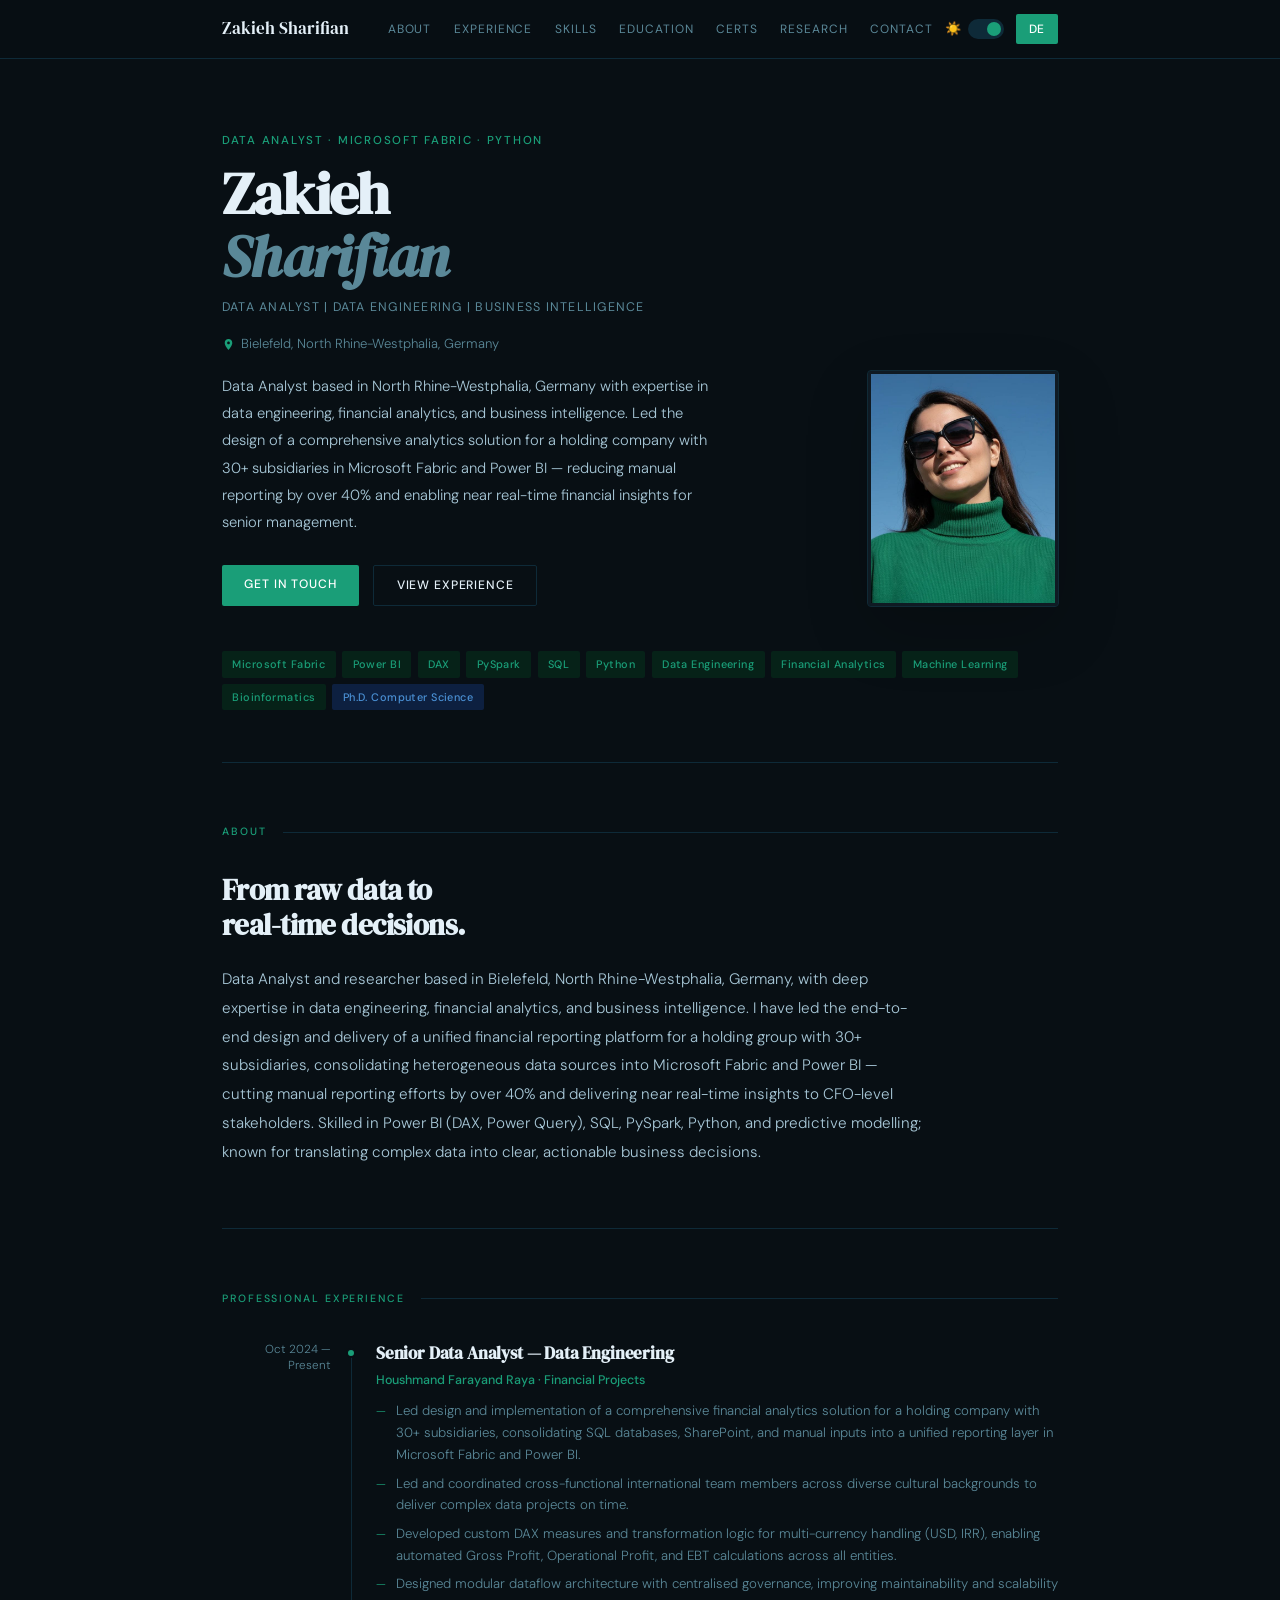
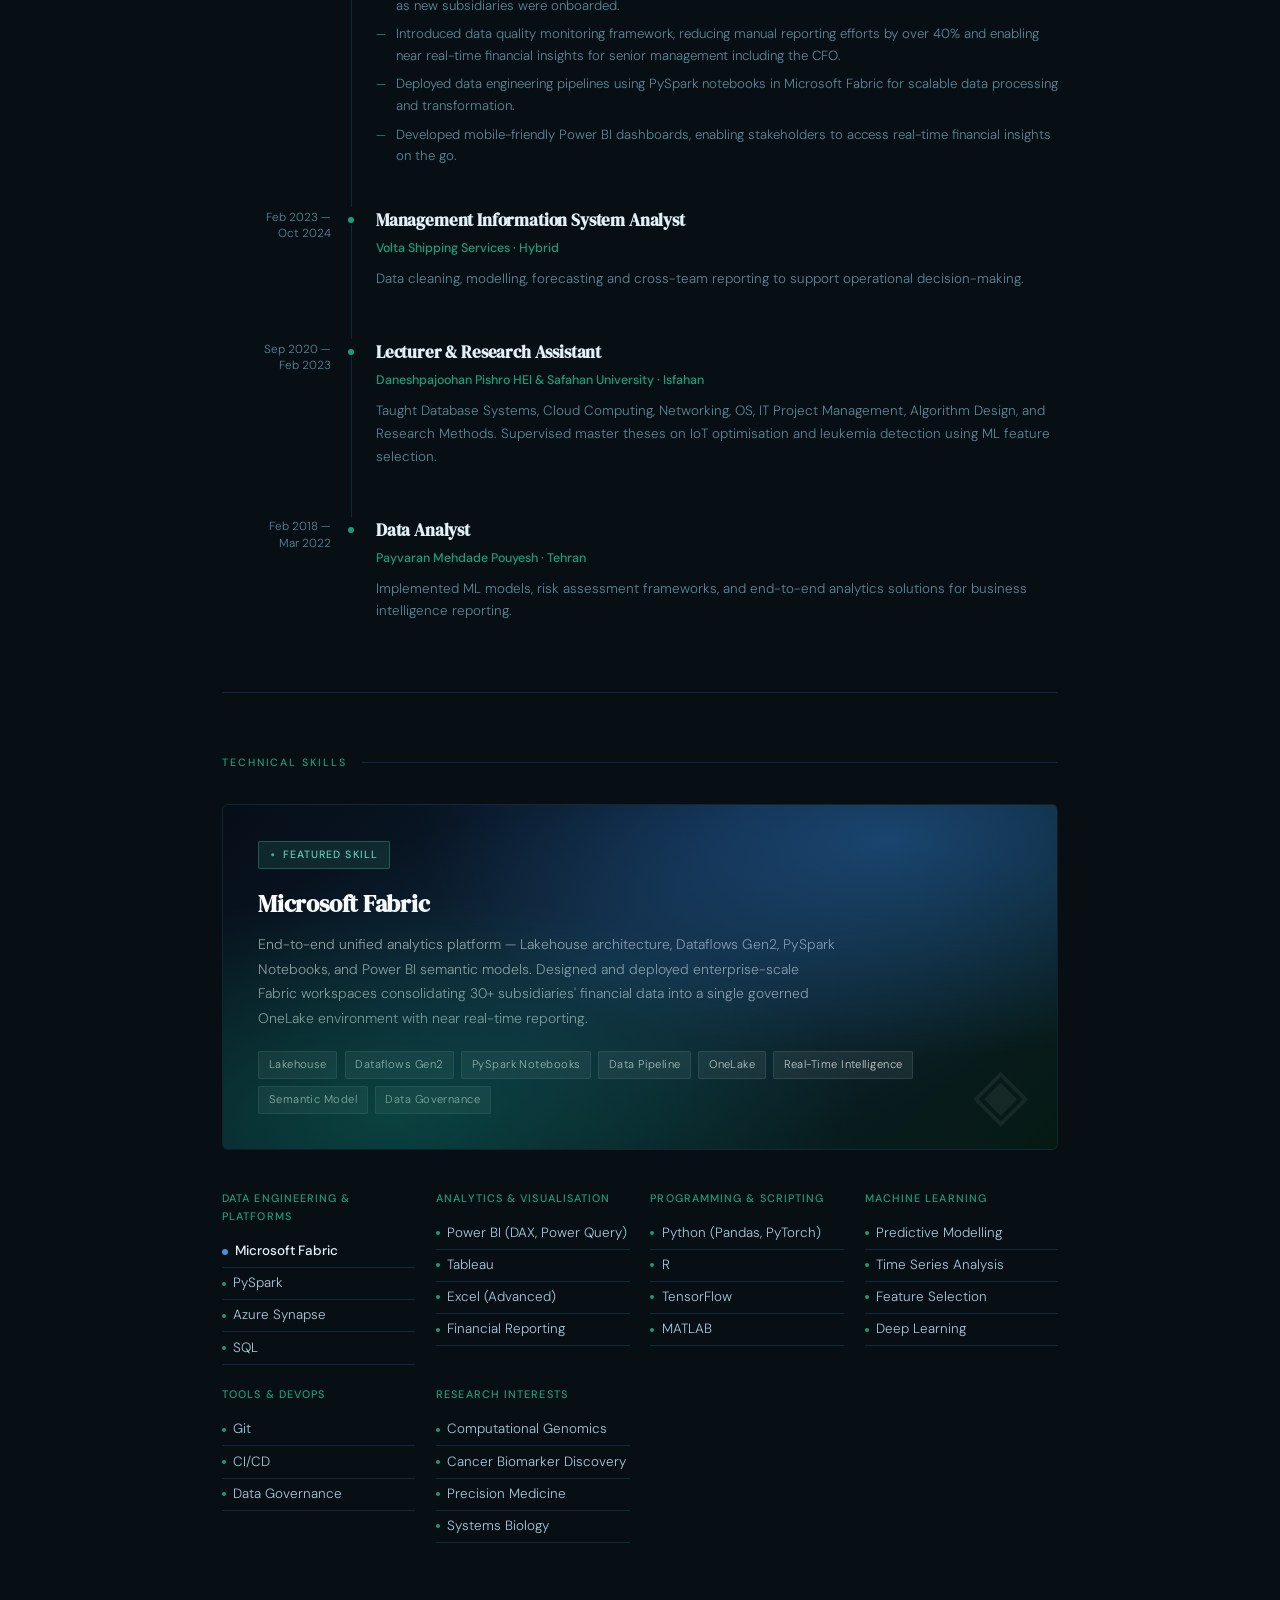
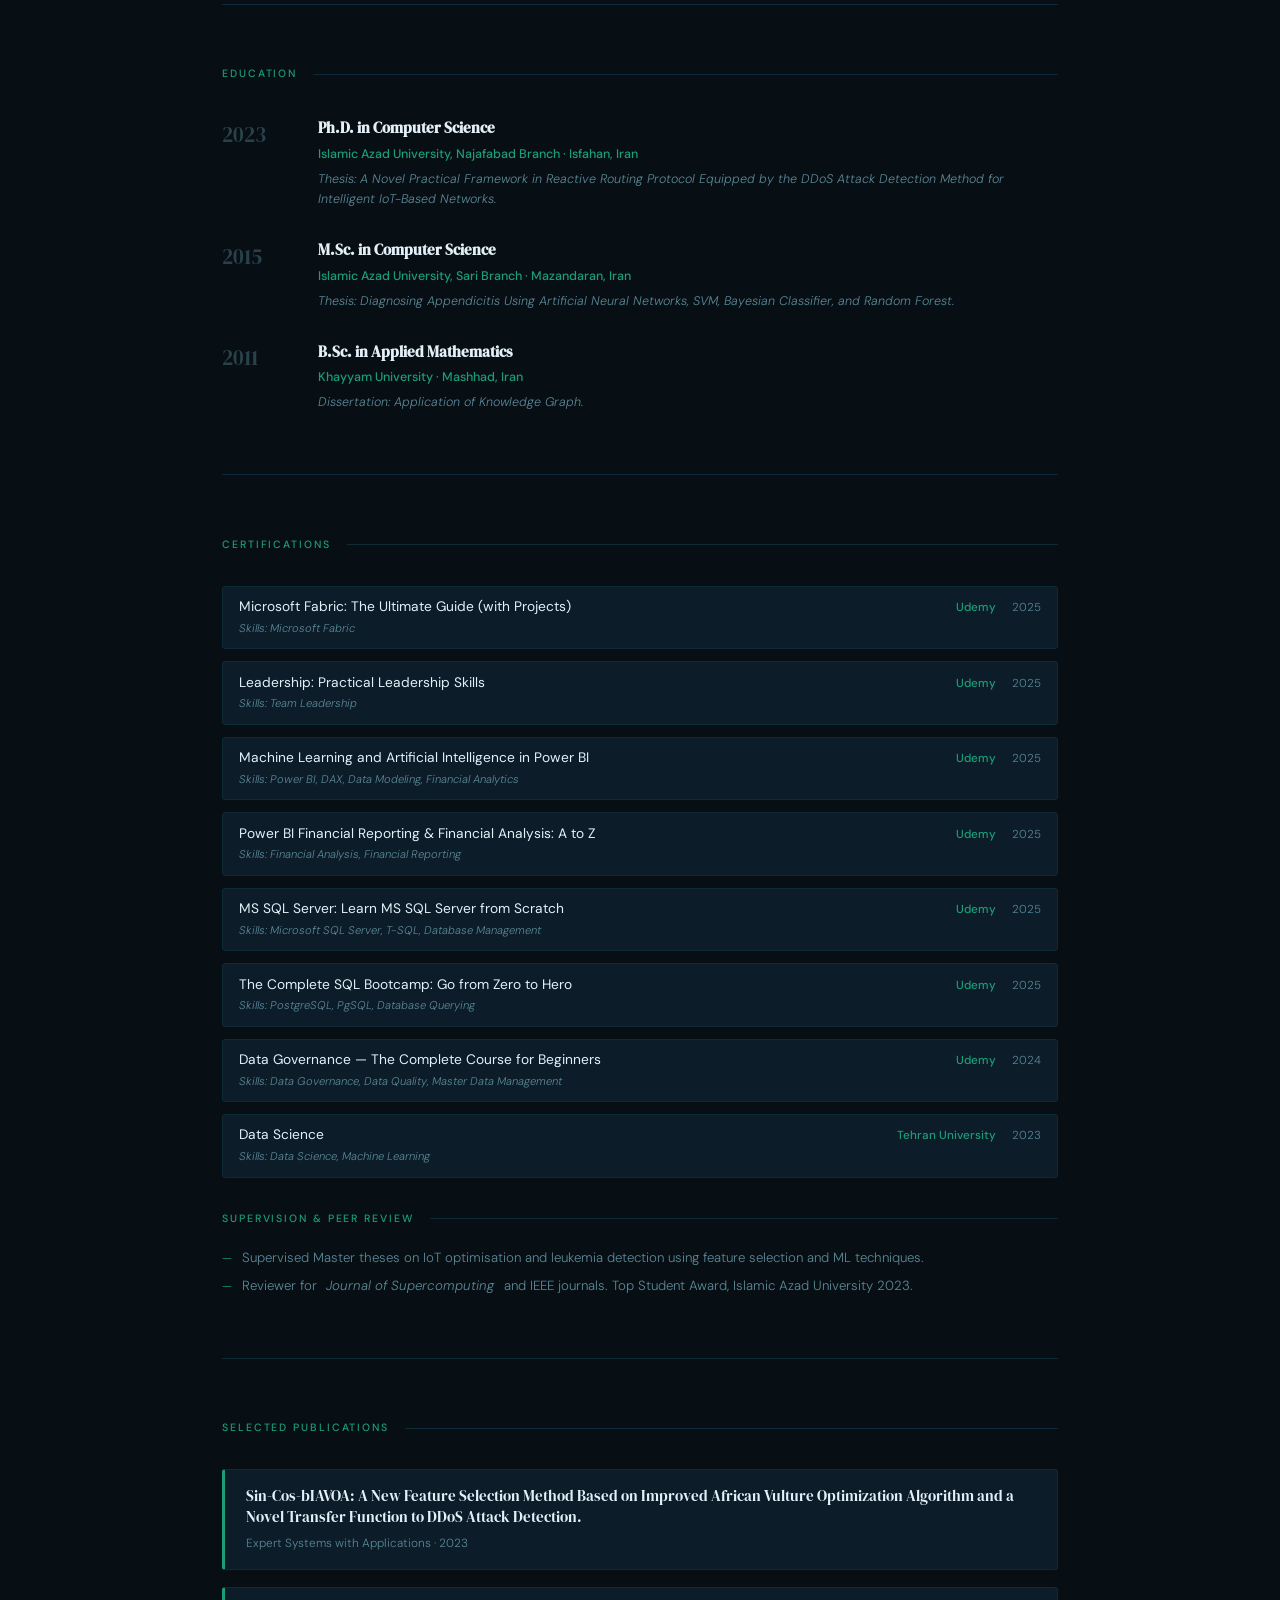
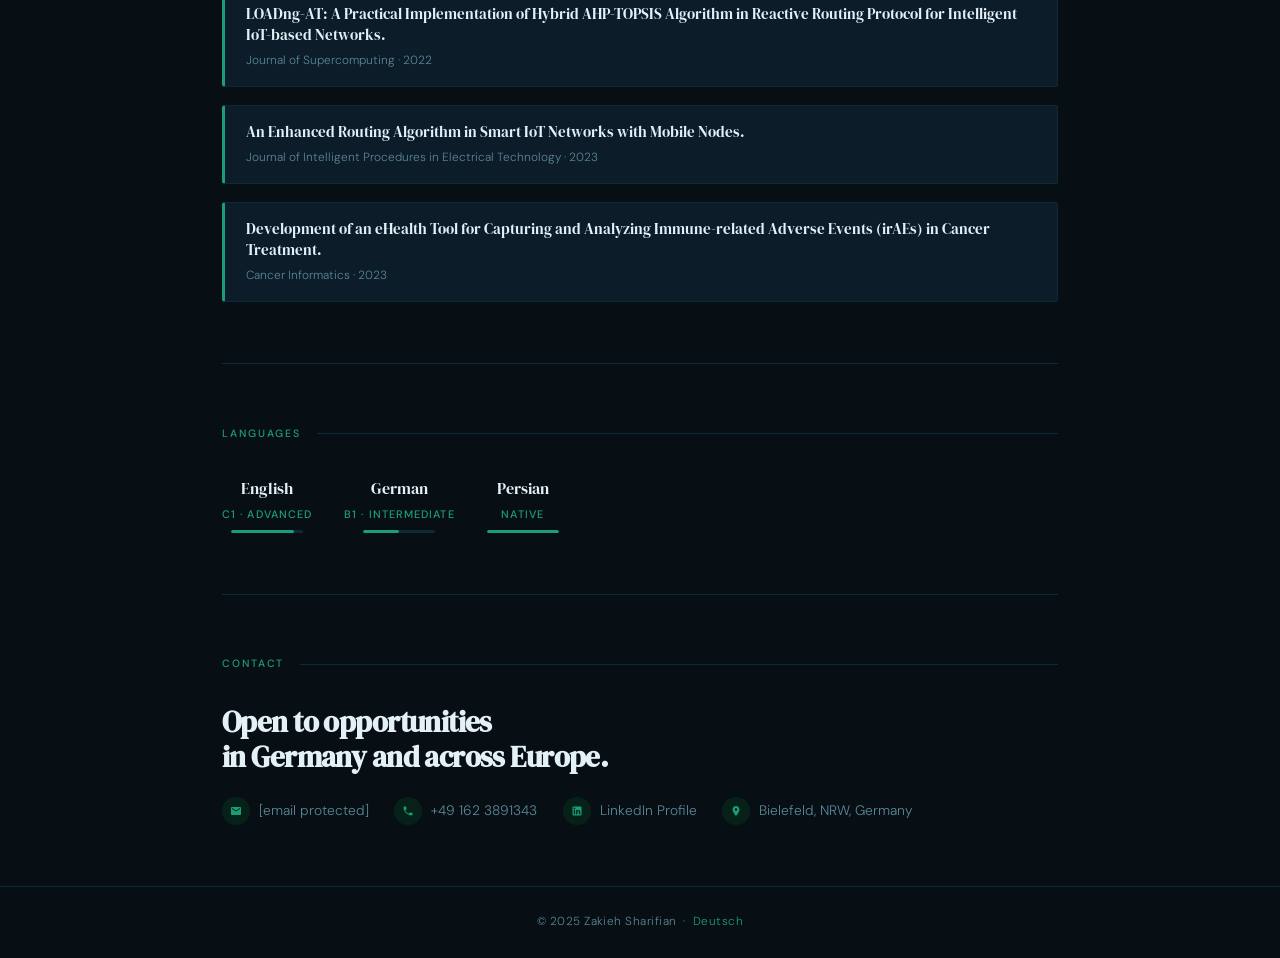
==== commit 561a19c8: "Update index.html" ====
--- a/index.html
+++ b/index.html
@@ -1,5 +1,5 @@
 <!DOCTYPE html>
-<html lang="en" data-theme="light">
+<html lang="en" data-theme="dark">
 <head>
 <meta charset="UTF-8">
 <meta name="viewport" content="width=device-width, initial-scale=1.0">
@@ -239,7 +239,7 @@
         Bielefeld, North Rhine-Westphalia, Germany
       </div>
       <p class="hero-desc">
-        Data Analyst based in North Rhine-Westphalia, Germany with expertise in data engineering, financial analytics, and business intelligence. Led the design of a comprehensive analytics solution for a holding company with +30 subsidiaries in Microsoft Fabric and Power BI — reducing manual reporting by over 40%</strong> and enabling near real-time financial insights for senior management.
+        Data Analyst based in North Rhine-Westphalia, Germany</strong> with expertise in data engineering, financial analytics, and business intelligence. Led the design of a comprehensive analytics solution for a holding company with 30+ subsidiaries</strong> in Microsoft Fabric and Power BI — reducing manual reporting by over 40%</strong> and enabling near real-time financial insights for senior management.
       </p>
       <div class="hero-cta">
         <a href="#contact" class="btn btn-primary">Get in Touch</a>
@@ -270,7 +270,7 @@
     <div class="section-label">About</div>
     <h2>From raw data to<br>real-time decisions.</h2>
     <p class="about-text">
-      Data Analyst and researcher based in Bielefeld, North Rhine-Westphalia, Germany, with deep expertise in data engineering, financial analytics, and business intelligence. I have led the end-to-end design and delivery of a unified financial reporting platform for a holding group with +30 subsidiaries, consolidating heterogeneous data sources into Microsoft Fabric and Power BI — cutting manual reporting efforts by over 40% and delivering near real-time insights to CFO-level stakeholders. Skilled in Power BI (DAX, Power Query), SQL, PySpark, Python, and predictive modelling; known for translating complex data into clear, actionable business decisions.
+      Data Analyst and researcher based in Bielefeld, North Rhine-Westphalia, Germany</strong>, with deep expertise in data engineering, financial analytics, and business intelligence. I have led the end-to-end design and delivery of a unified financial reporting platform for a holding group with 30+ subsidiaries</strong>, consolidating heterogeneous data sources into Microsoft Fabric and Power BI — cutting manual reporting efforts by over 40%</strong> and delivering near real-time insights to CFO-level stakeholders. Skilled in Power BI (DAX, Power Query), SQL, PySpark, Python, and predictive modelling; known for translating complex data into clear, actionable business decisions.
     </p>
   </section>
 </div>
@@ -288,13 +288,13 @@
           <h3>Senior Data Analyst — Data Engineering</h3>
           <div class="entry-org">Houshmand Farayand Raya · Financial Projects</div>
           <ul class="entry-bullets">
-            <li>Led design and implementation of a comprehensive financial analytics solution for a holding company with +30 subsidiaries, consolidating SQL databases, SharePoint, and manual inputs into a unified reporting layer in Microsoft Fabric and Power BI.</li>
+            <li>Led design and implementation of a comprehensive financial analytics solution for a holding company with 30+ subsidiaries</strong>, consolidating SQL databases, SharePoint, and manual inputs into a unified reporting layer in Microsoft Fabric and Power BI</strong>.</li>
             <li>Led and coordinated cross-functional international team members across diverse cultural backgrounds to deliver complex data projects on time.</li>
-            <li>Developed custom DAX measures and transformation logic for multi-currency handling (USD, IRR), enabling automated Gross Profit, Operational Profit, and EBT calculations across all entities.</li>
+            <li>Developed custom DAX measures and transformation logic for multi-currency handling (USD, IRR)</strong>, enabling automated Gross Profit, Operational Profit, and EBT calculations across all entities.</li>
             <li>Designed modular dataflow architecture with centralised governance, improving maintainability and scalability as new subsidiaries were onboarded.</li>
-            <li>Introduced data quality monitoring framework,reducing manual reporting efforts by over 40% and enabling near real-time financial insights for senior management including the CFO.</li>
-            <li>Deployed data engineering pipelines using PySpark notebooks in Microsoft Fabric for scalable data processing and transformation.</li>
-            <li>Developed mobile-friendly Power BI dashboards, enabling stakeholders to access real-time financial insights on the go.</li>
+            <li>Introduced data quality monitoring framework, reducing manual reporting efforts by over 40%</strong> and enabling near real-time financial insights for senior management including the CFO.</li>
+            <li>Deployed data engineering pipelines using PySpark notebooks in Microsoft Fabric</strong> for scalable data processing and transformation.</li>
+            <li>Developed mobile-friendly Power BI dashboards</strong>, enabling stakeholders to access real-time financial insights on the go.</li>
           </ul>
         </div>
       </div>
@@ -581,11 +581,11 @@
 <div class="page">
   <section id="contact">
     <div class="section-label">Contact</div>
-    <h2>Open to opportunities<br>in Germany and across Europe..</h2>
+    <h2>Open to opportunities<br>in Germany and across Europe.</h2>
     <div class="contact-grid">
-      <a href="mailto:zak.sharifian@web.de" class="contact-item">
+      <a href="/cdn-cgi/l/email-protection#344e555f1a475c55465d525d555a744351561a5051" class="contact-item">
         <div class="contact-icon"><svg viewBox="0 0 24 24"><path d="M20 4H4c-1.1 0-2 .9-2 2v12c0 1.1.9 2 2 2h16c1.1 0 2-.9 2-2V6c0-1.1-.9-2-2-2zm0 4l-8 5-8-5V6l8 5 8-5v2z"/></svg></div>
-        zak.sharifian@web.de
+        <span class="__cf_email__" data-cfemail="d5afb4befba6bdb4a7bcb3bcb4bb95a2b0b7fbb1b0">[email&#160;protected]</span>
       </a>
       <a href="tel:+4916238913" class="contact-item">
         <div class="contact-icon"><svg viewBox="0 0 24 24"><path d="M6.62 10.79c1.44 2.83 3.76 5.14 6.59 6.59l2.2-2.2c.27-.27.67-.36 1.02-.24 1.12.37 2.33.57 3.57.57.55 0 1 .45 1 1V20c0 .55-.45 1-1 1-9.39 0-17-7.61-17-17 0-.55.45-1 1-1h3.5c.55 0 1 .45 1 1 0 1.25.2 2.45.57 3.57.11.35.03.74-.25 1.02l-2.2 2.2z"/></svg></div>
@@ -607,19 +607,12 @@
   <div class="page">© 2025 Zakieh Sharifian &nbsp;·&nbsp; <a href="de.html">Deutsch</a></div>
 </footer>
 
-<script>
+<script data-cfasync="false" src="/cdn-cgi/scripts/5c5dd728/cloudflare-static/email-decode.min.js"></script><script>
   const btn = document.getElementById('theme-btn');
   const icon = document.getElementById('theme-icon');
   const html = document.documentElement;
-  const saved = localStorage.getItem('theme') || 'light';
+  const saved = localStorage.getItem('theme') || 'dark';
   html.setAttribute('data-theme', saved);
   icon.textContent = saved === 'dark' ? '🌙' : '☀️';
   btn.addEventListener('click', () => {
-    const next = html.getAttribute('data-theme') === 'dark' ? 'light' : 'dark';
-    html.setAttribute('data-theme', next);
-    icon.textContent = next === 'dark' ? '🌙' : '☀️';
-    localStorage.setItem('theme', next);
-  });
-</script>
-</body>
-</html>
+    const n
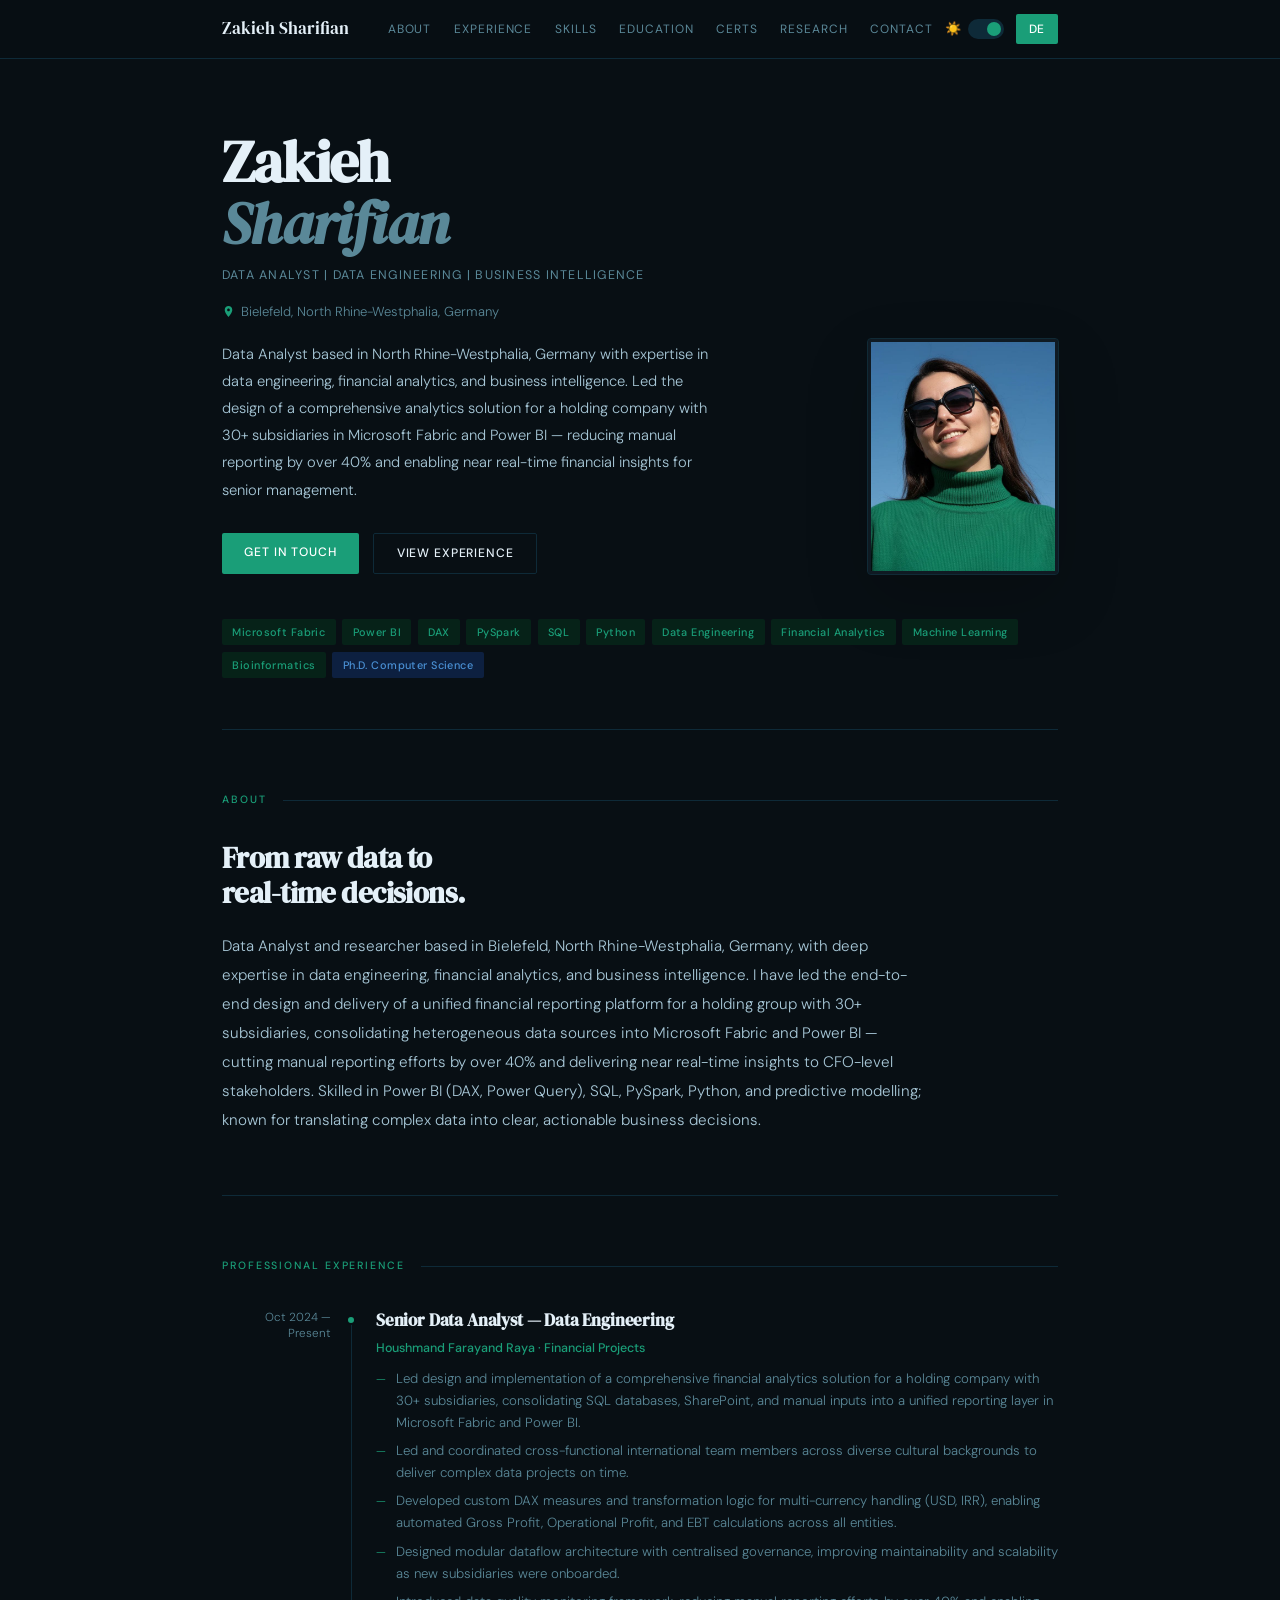
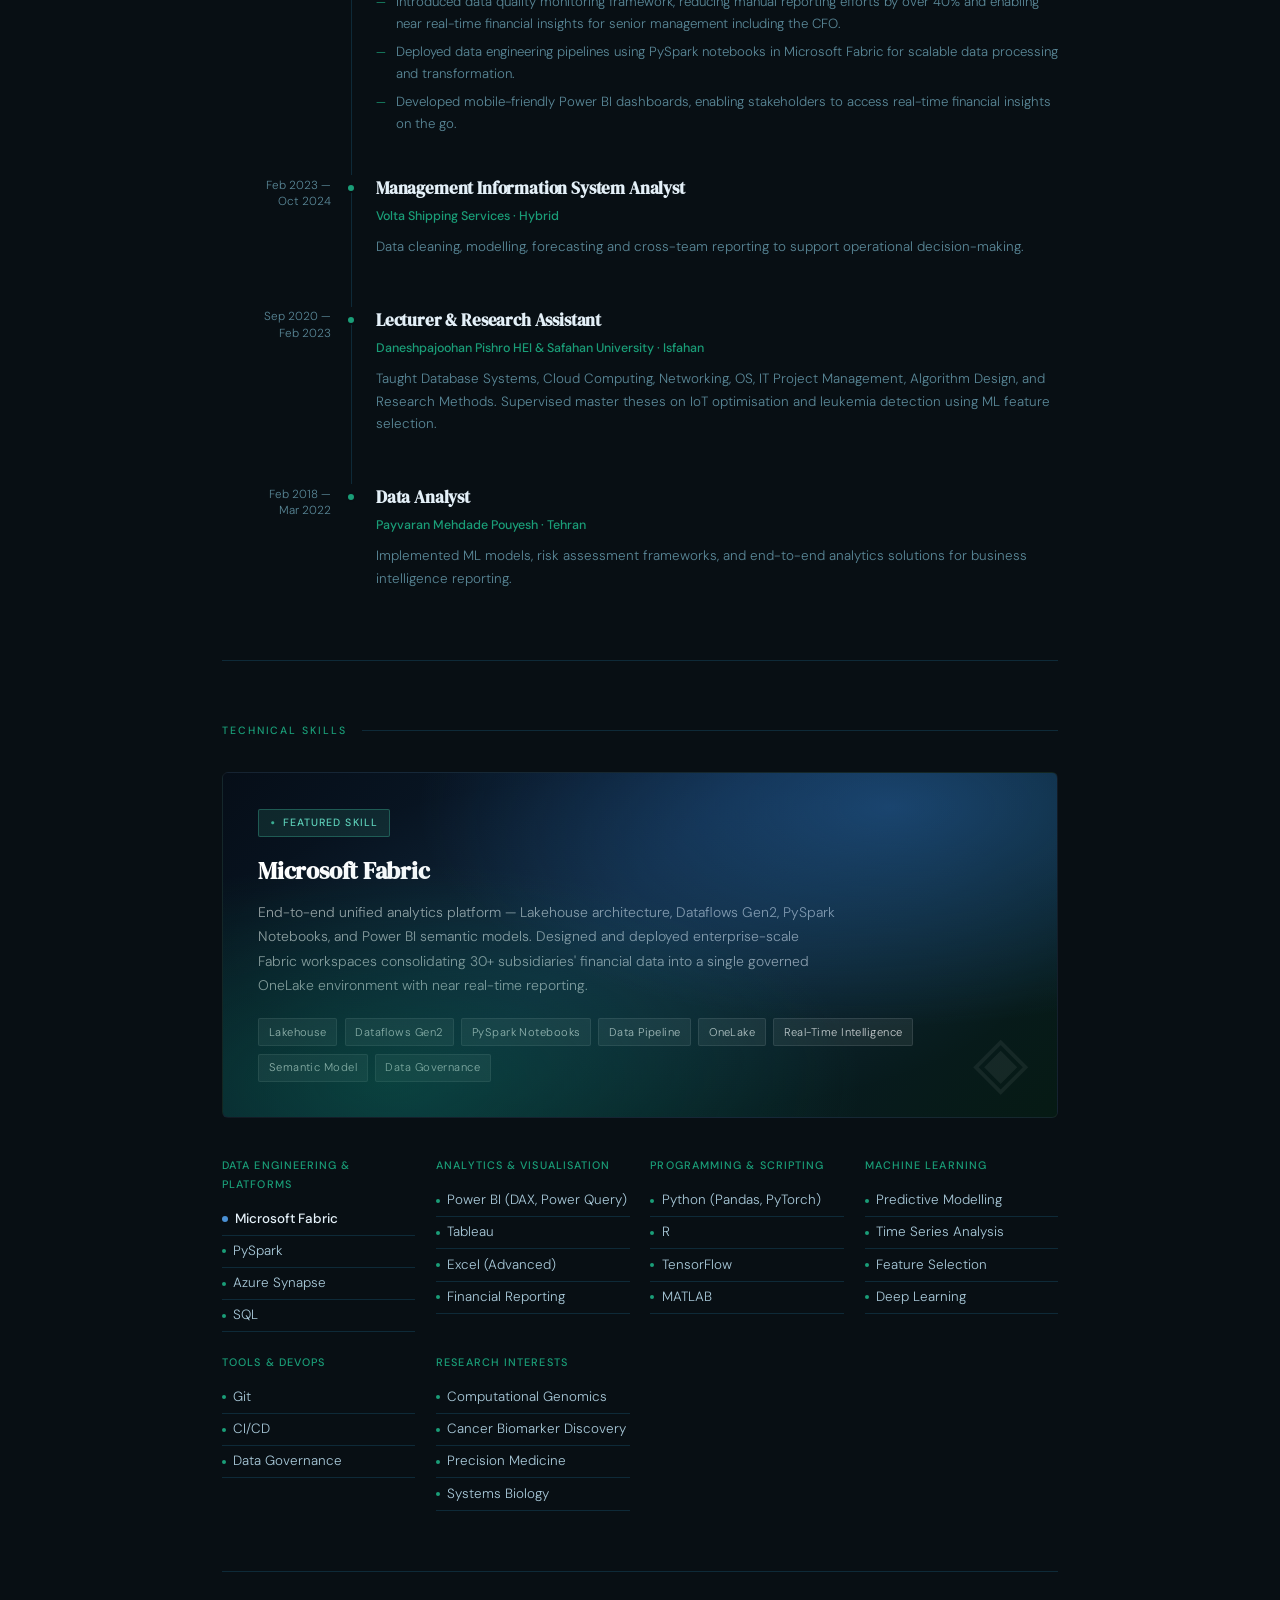
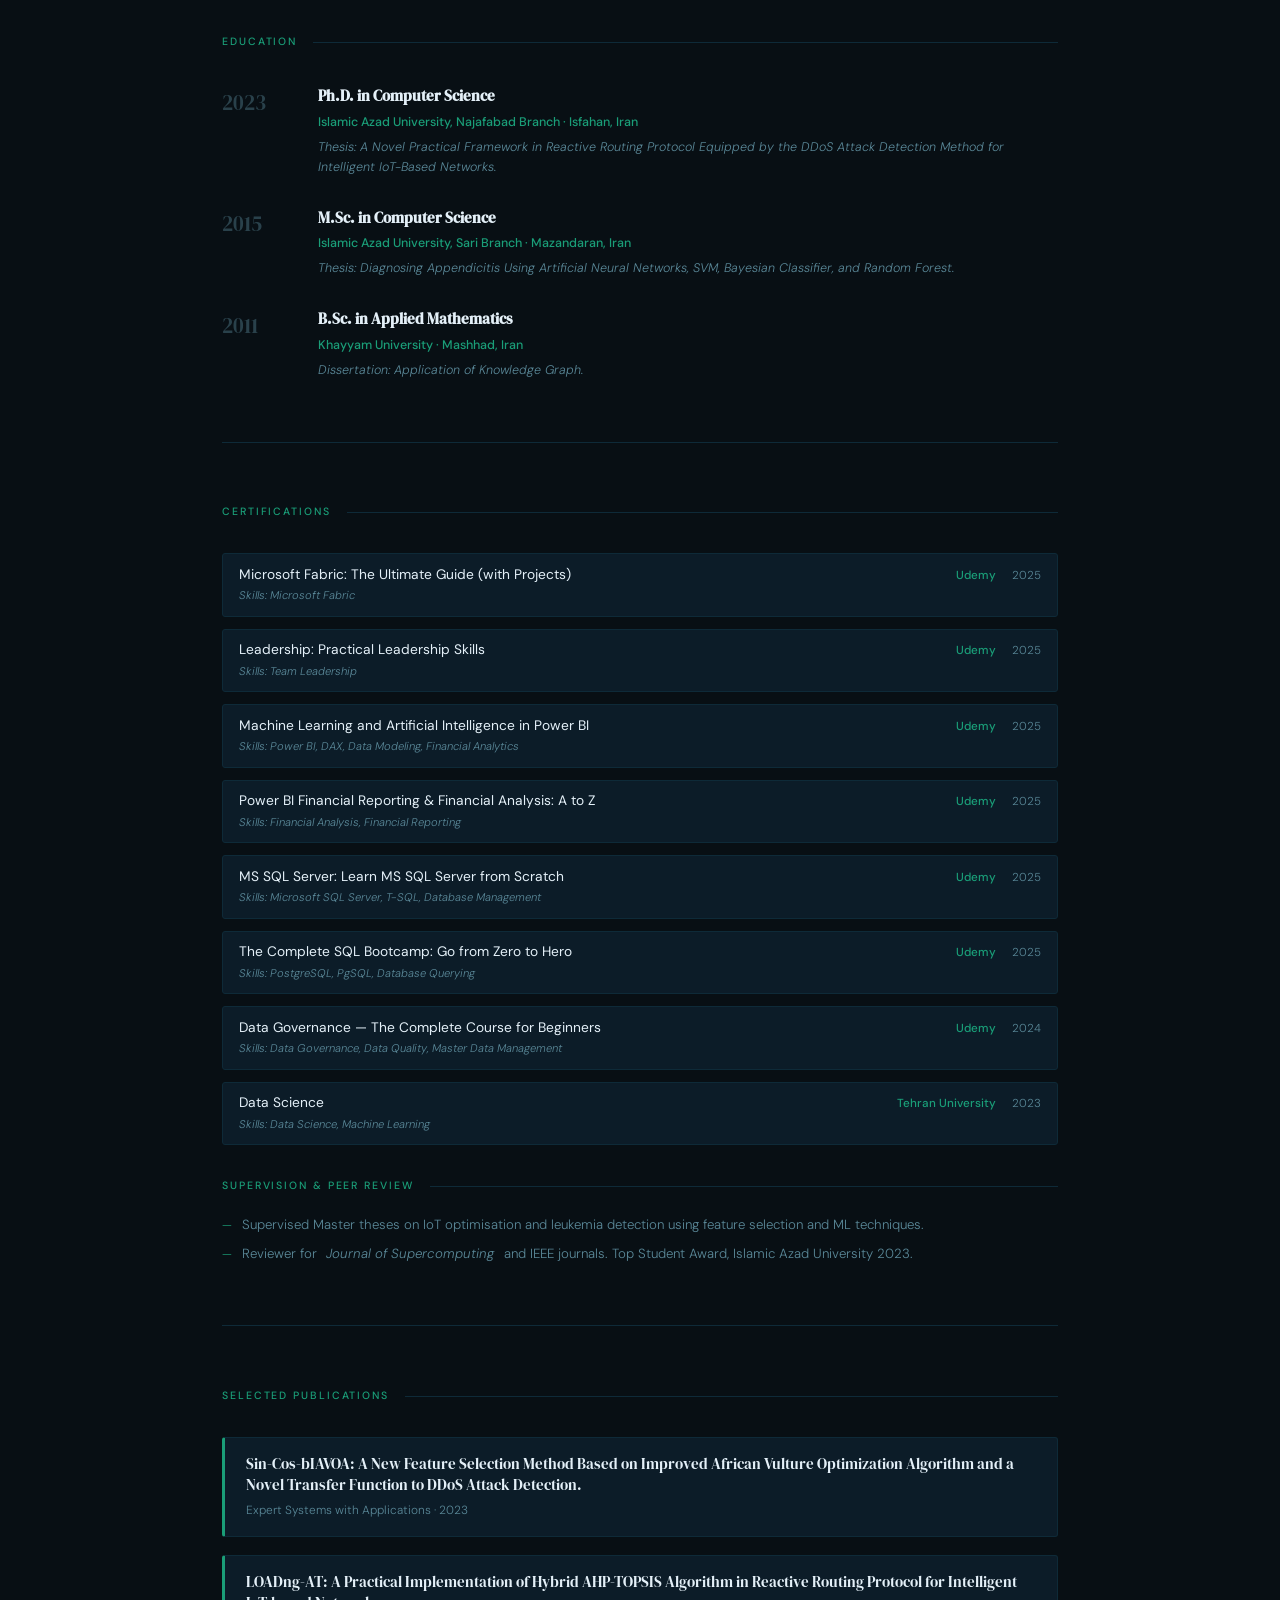
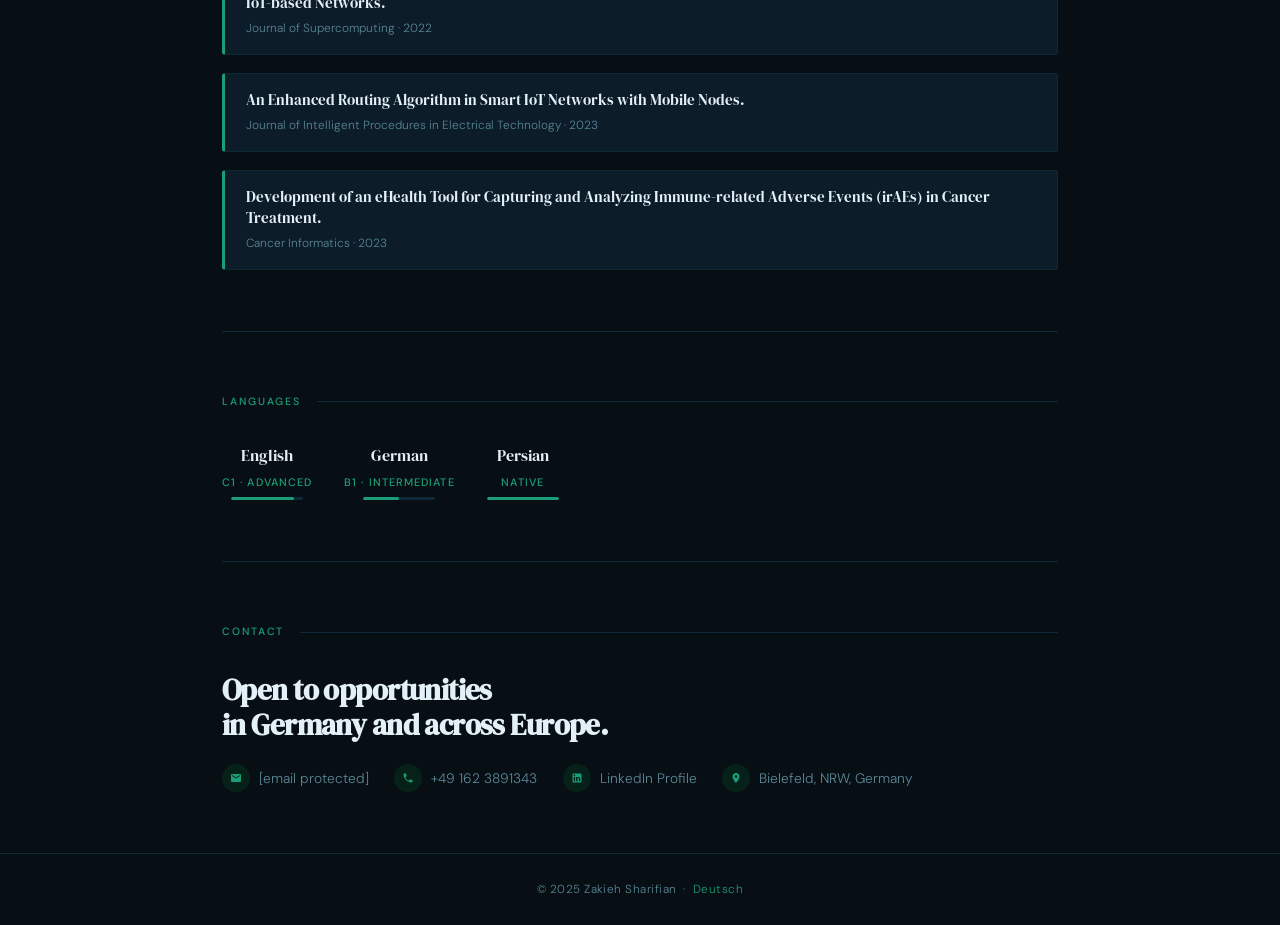
==== commit 2a1b0c75: "Update index.html" ====
--- a/index.html
+++ b/index.html
@@ -231,7 +231,6 @@
 <div class="page">
   <div class="hero">
     <div>
-      <div class="hero-meta">Data Analyst · Microsoft Fabric · Python</div>
       <h1>Zakieh<br><em>Sharifian</em></h1>
       <div class="hero-role">Data Analyst | Data Engineering | Business Intelligence</div>
       <div class="hero-location">
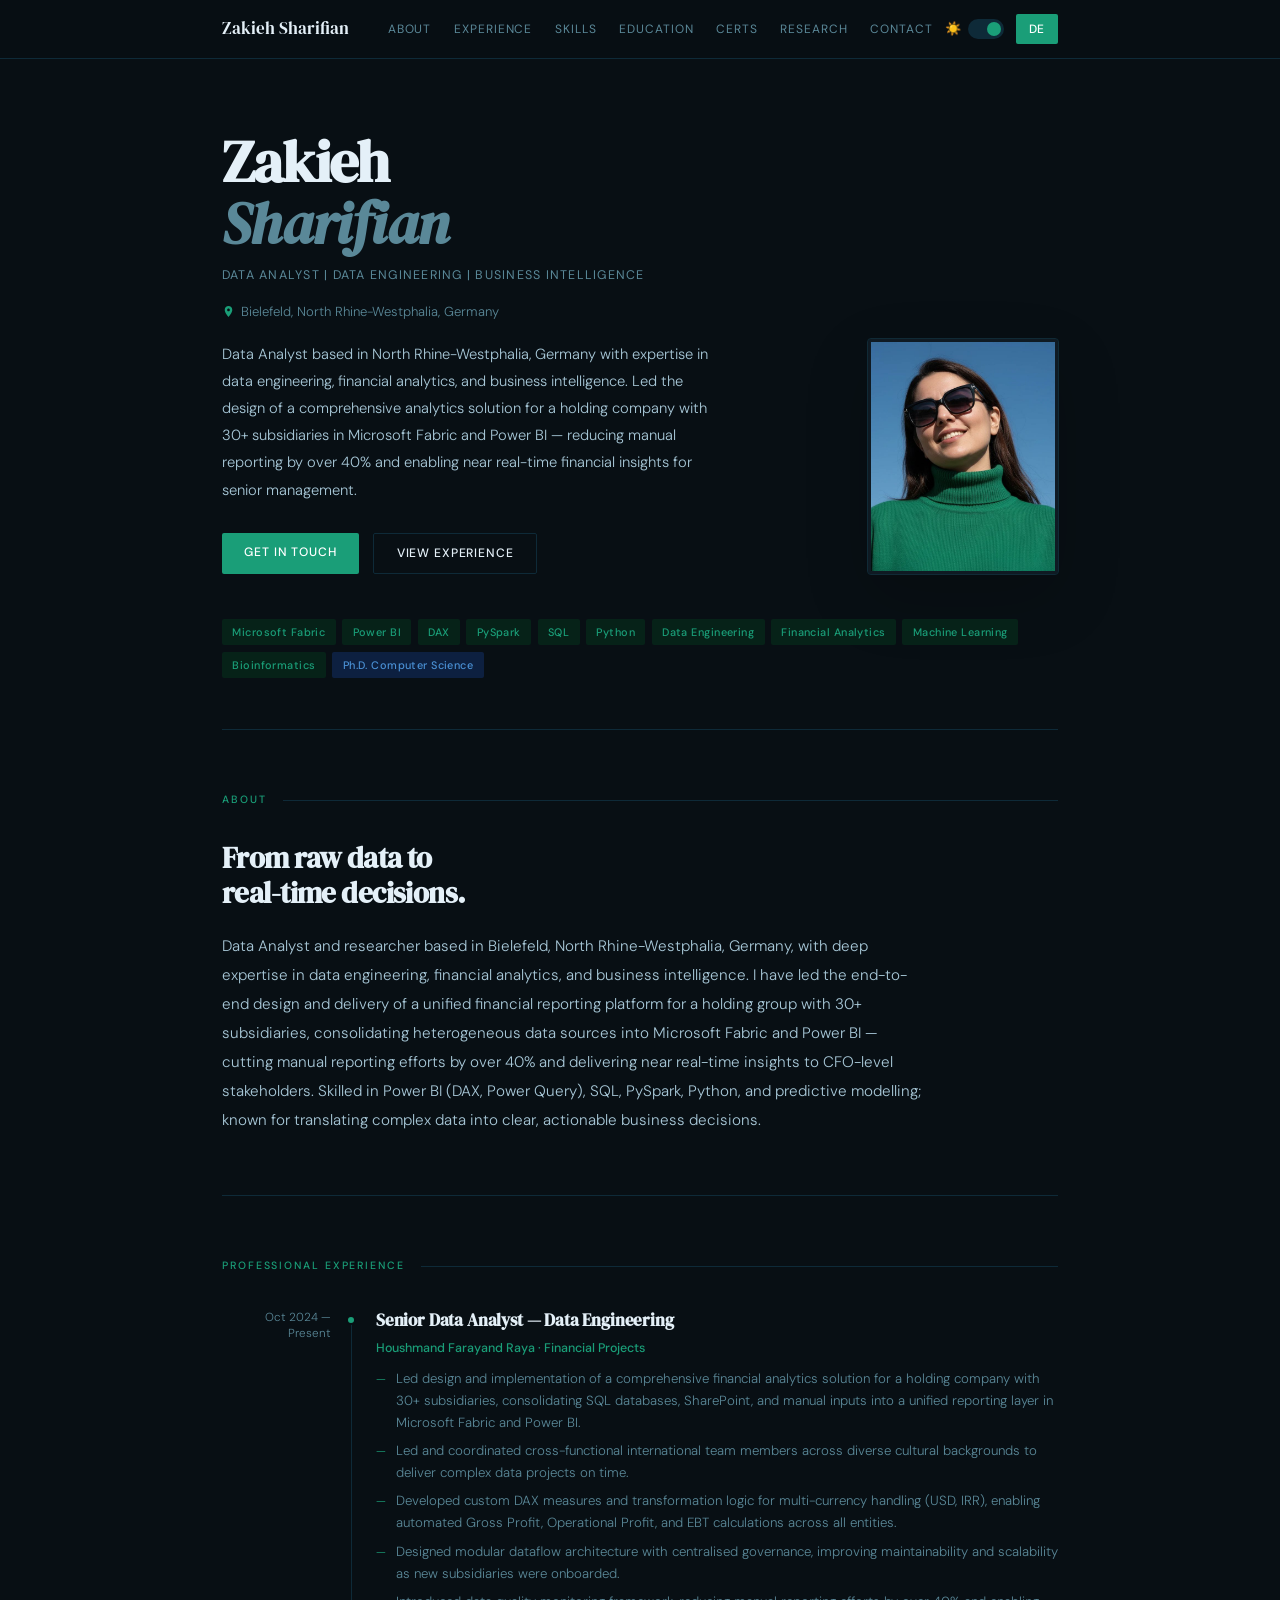
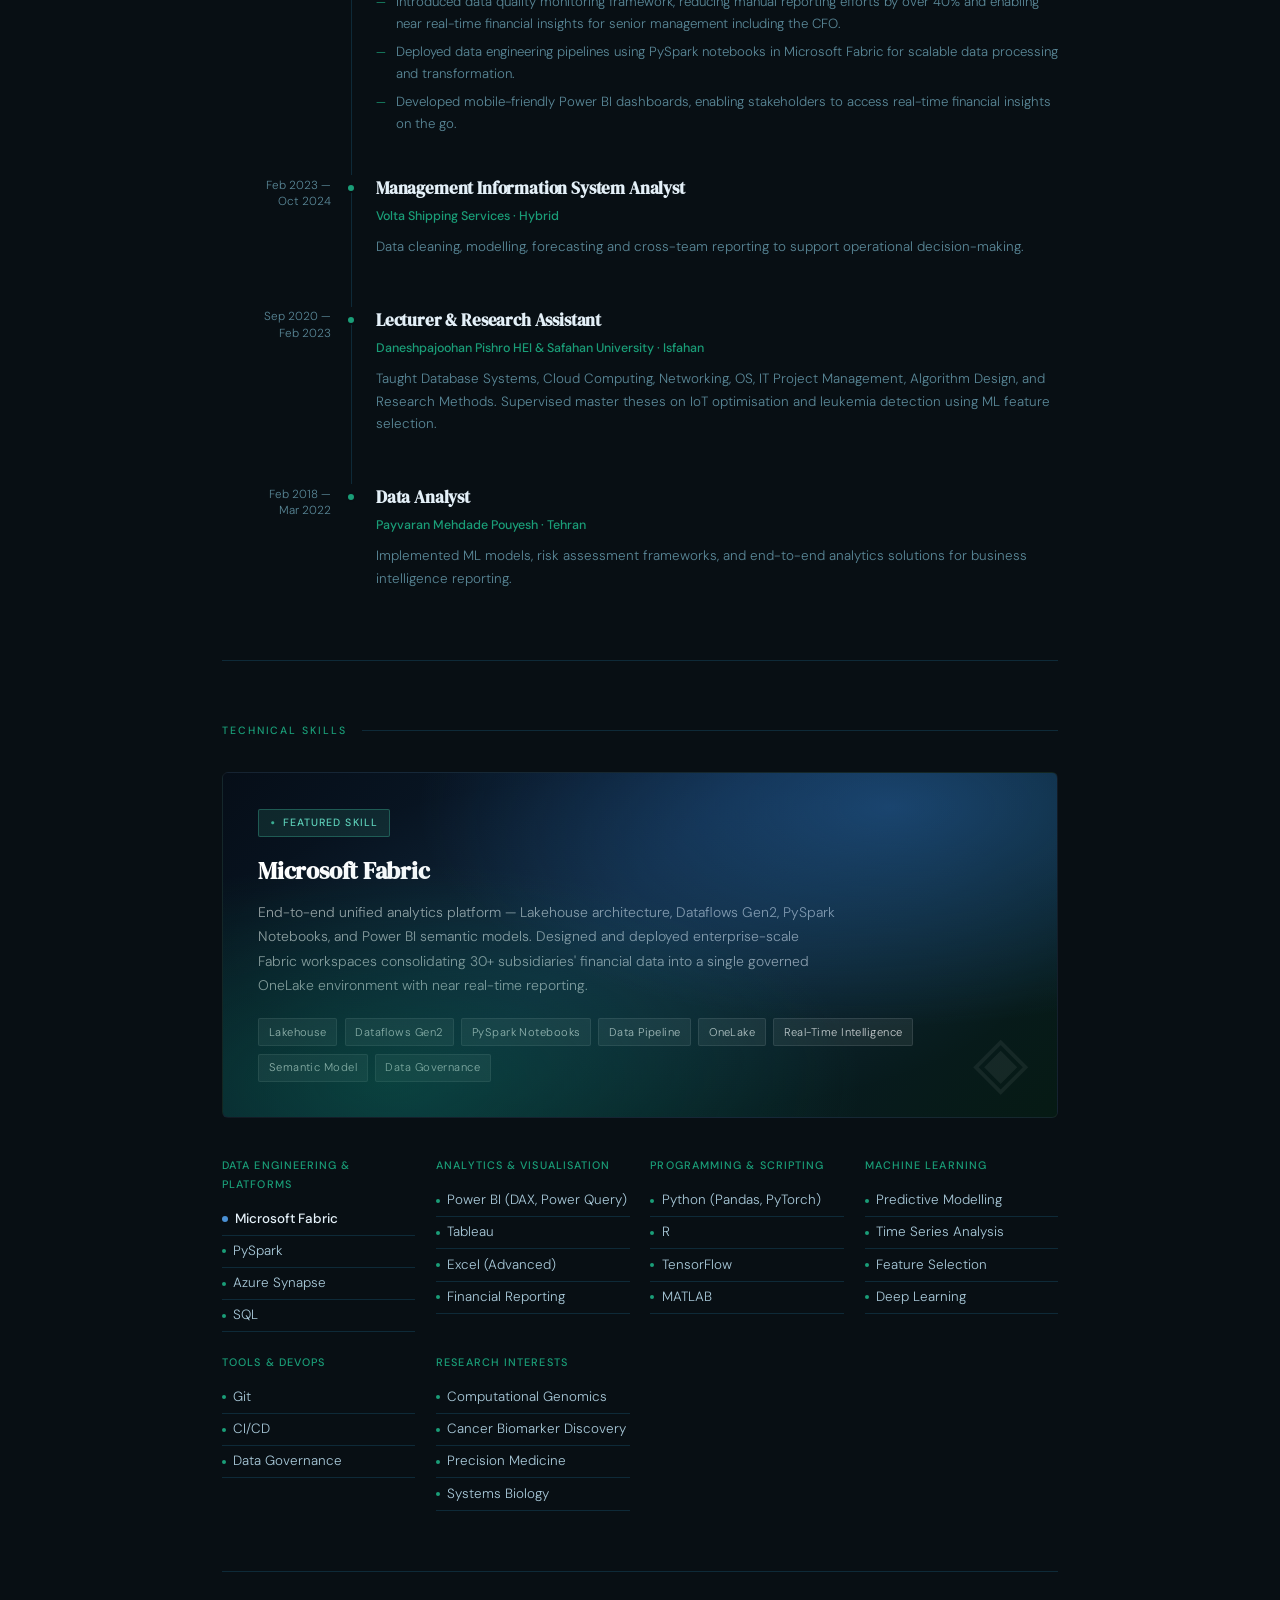
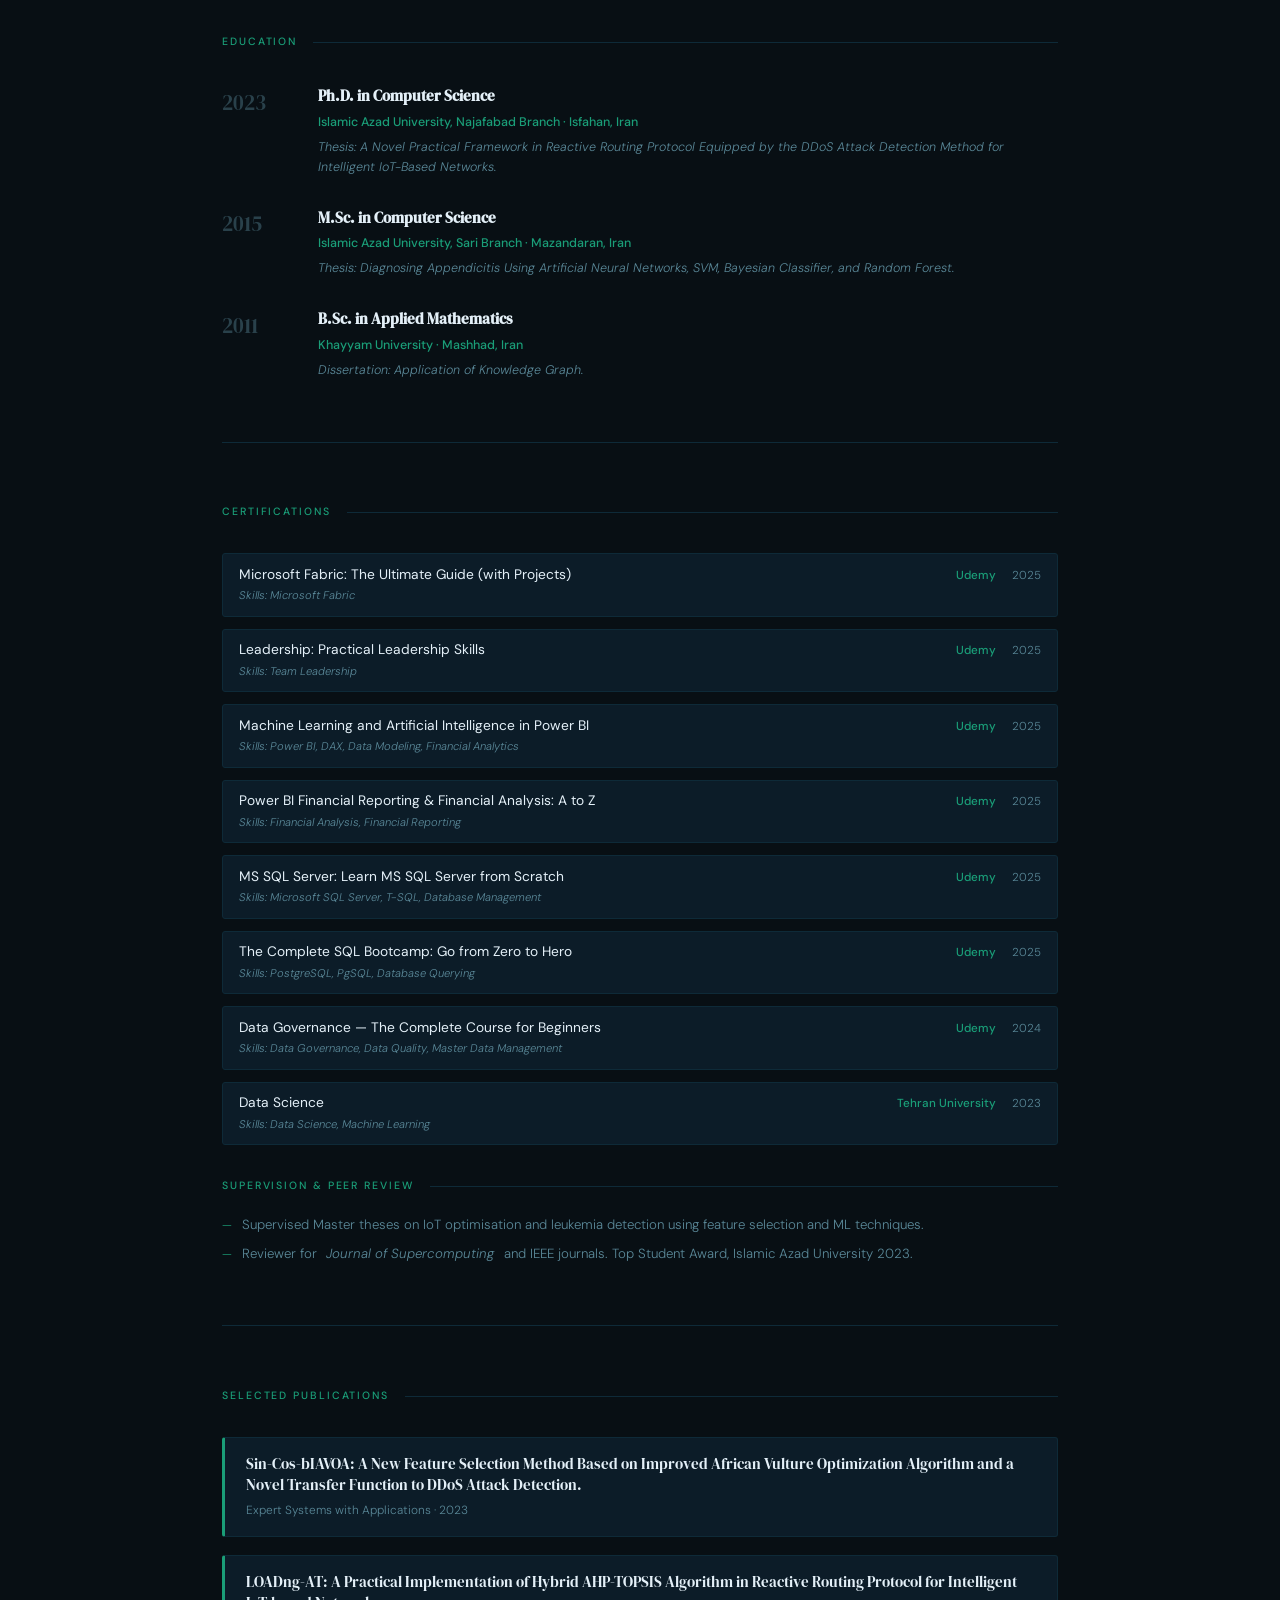
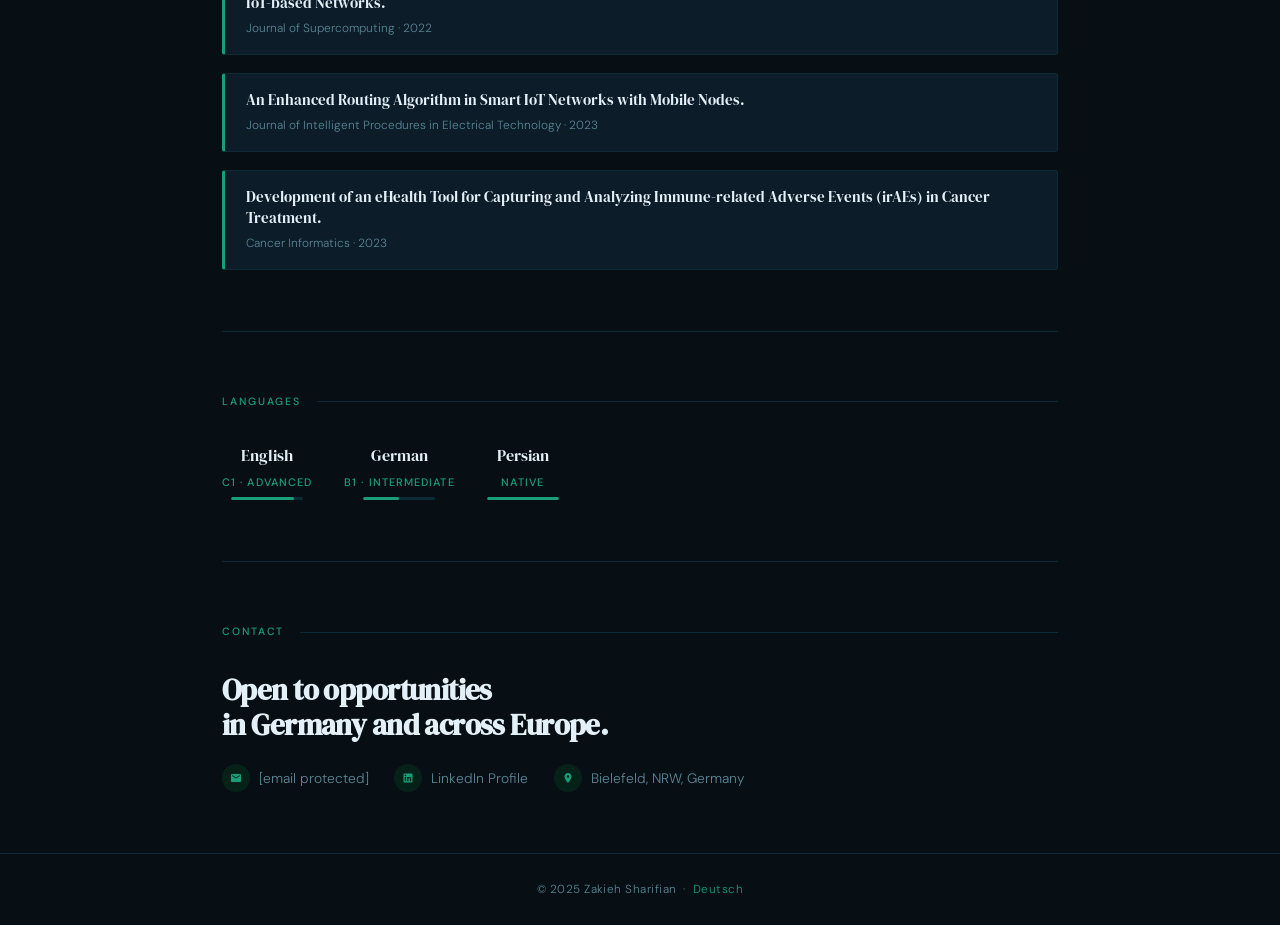
==== commit 73c6e3b6: "Update index.html" ====
--- a/index.html
+++ b/index.html
@@ -586,10 +586,7 @@
         <div class="contact-icon"><svg viewBox="0 0 24 24"><path d="M20 4H4c-1.1 0-2 .9-2 2v12c0 1.1.9 2 2 2h16c1.1 0 2-.9 2-2V6c0-1.1-.9-2-2-2zm0 4l-8 5-8-5V6l8 5 8-5v2z"/></svg></div>
         <span class="__cf_email__" data-cfemail="d5afb4befba6bdb4a7bcb3bcb4bb95a2b0b7fbb1b0">[email&#160;protected]</span>
       </a>
-      <a href="tel:+4916238913" class="contact-item">
-        <div class="contact-icon"><svg viewBox="0 0 24 24"><path d="M6.62 10.79c1.44 2.83 3.76 5.14 6.59 6.59l2.2-2.2c.27-.27.67-.36 1.02-.24 1.12.37 2.33.57 3.57.57.55 0 1 .45 1 1V20c0 .55-.45 1-1 1-9.39 0-17-7.61-17-17 0-.55.45-1 1-1h3.5c.55 0 1 .45 1 1 0 1.25.2 2.45.57 3.57.11.35.03.74-.25 1.02l-2.2 2.2z"/></svg></div>
-        +49 162 3891343
-      </a>
+    
       <a href="https://www.linkedin.com/in/zakieh-sharifian/" target="_blank" class="contact-item">
         <div class="contact-icon"><svg viewBox="0 0 24 24"><path d="M19 3a2 2 0 0 1 2 2v14a2 2 0 0 1-2 2H5a2 2 0 0 1-2-2V5a2 2 0 0 1 2-2h14m-.5 15.5v-5.3a3.26 3.26 0 0 0-3.26-3.26c-.85 0-1.84.52-2.32 1.3v-1.11h-2.79v8.37h2.79v-4.93c0-.77.62-1.4 1.39-1.4a1.4 1.4 0 0 1 1.4 1.4v4.93h2.79M6.88 8.56a1.68 1.68 0 0 0 1.68-1.68c0-.93-.75-1.69-1.68-1.69a1.69 1.69 0 0 0-1.69 1.69c0 .93.76 1.68 1.69 1.68m1.39 9.94v-8.37H5.5v8.37h2.77z"/></svg></div>
         LinkedIn Profile
